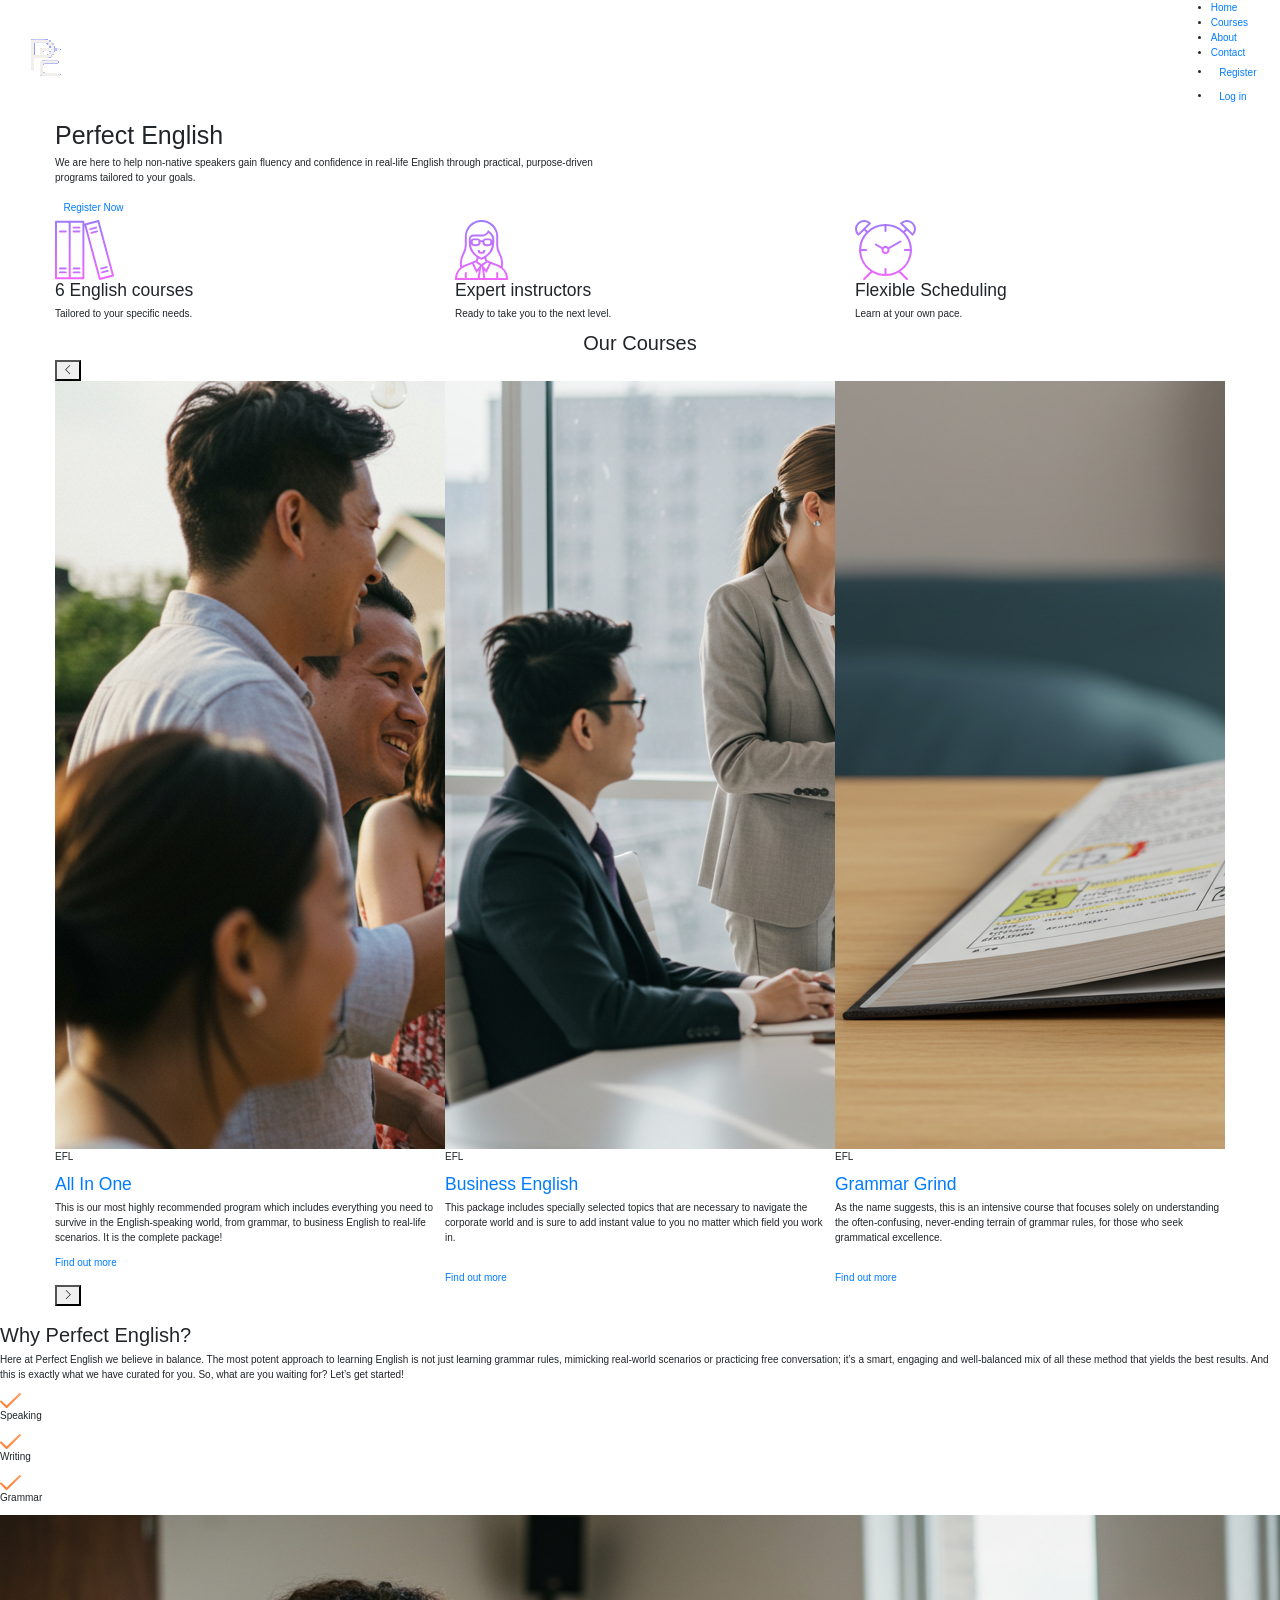
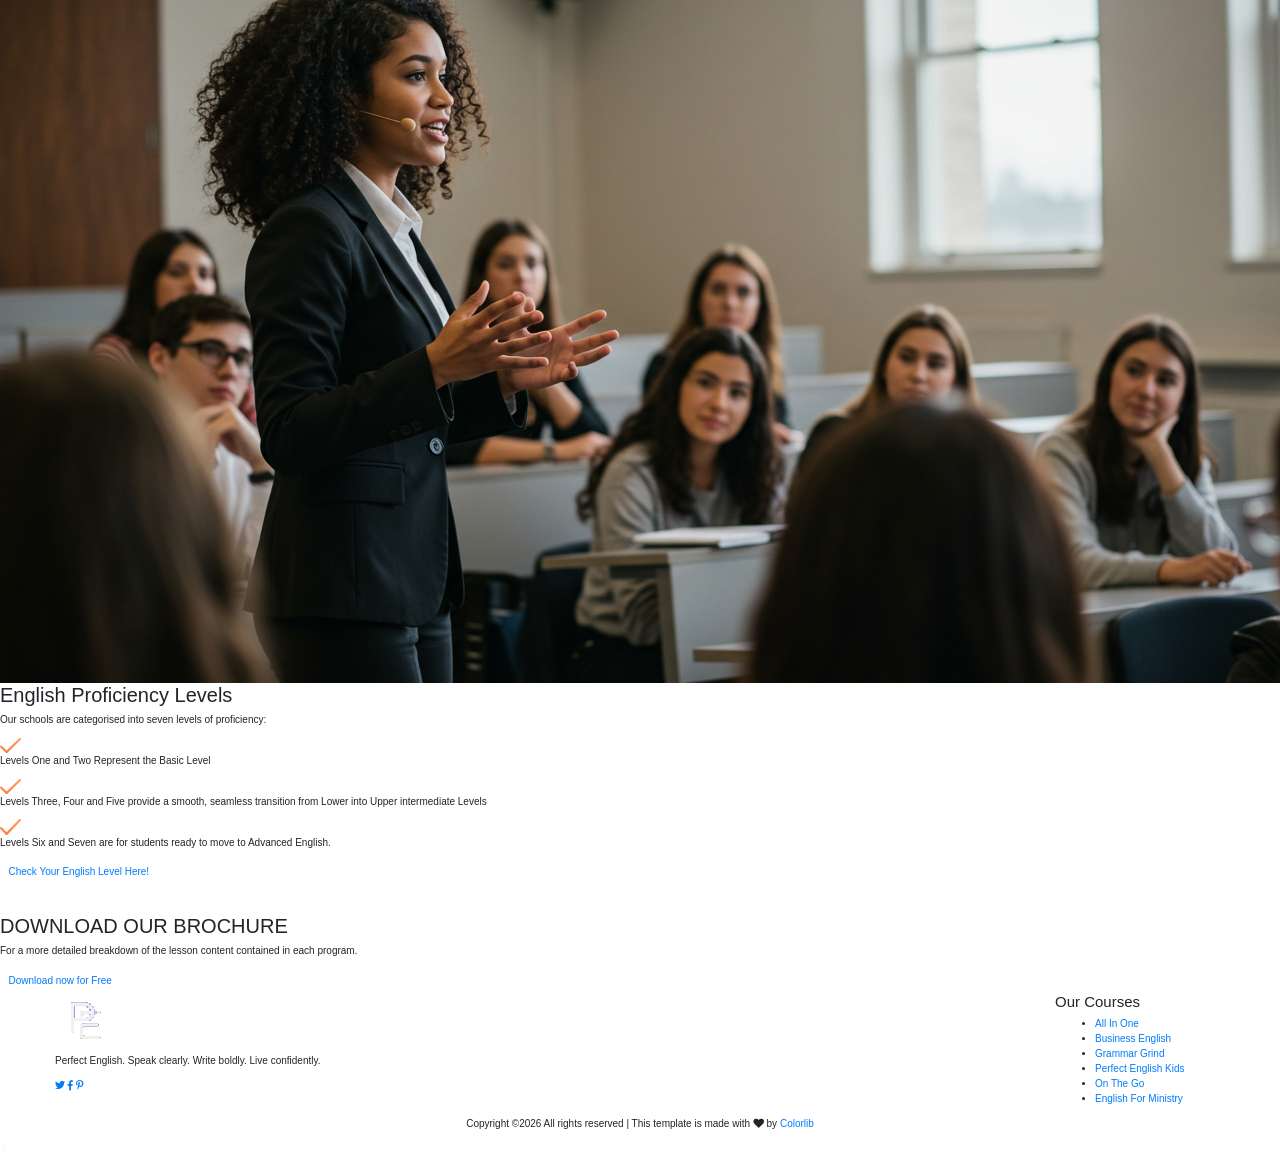
==== index.html @ b33198b9 "Update Contact & remove blog" ====
<!doctype html>
<html class="no-js" lang="zxx">
<head>
    <meta charset="utf-8">
    <meta http-equiv="x-ua-compatible" content="ie=edge">
    <title>Courses | Education</title>
    <meta name="description" content="">
    <meta name="viewport" content="width=device-width, initial-scale=1">
    <link rel="manifest" href="site.webmanifest">
    <link rel="shortcut icon" type="image/x-icon" href="assets/img/favicon.ico">

    <!-- CSS here -->
    <link rel="stylesheet" href="assets/css/bootstrap.min.css">
    <link rel="stylesheet" href="assets/css/owl.carousel.min.css">
    <link rel="stylesheet" href="assets/css/slicknav.css">
    <link rel="stylesheet" href="assets/css/flaticon.css">
    <link rel="stylesheet" href="assets/css/progressbar_barfiller.css">
    <link rel="stylesheet" href="assets/css/gijgo.css">
    <link rel="stylesheet" href="assets/css/animate.min.css">
    <link rel="stylesheet" href="assets/css/animated-headline.css">
    <link rel="stylesheet" href="assets/css/magnific-popup.css">
    <link rel="stylesheet" href="assets/css/fontawesome-all.min.css">
    <link rel="stylesheet" href="assets/css/themify-icons.css">
    <link rel="stylesheet" href="assets/css/slick.css">
    <link rel="stylesheet" href="assets/css/nice-select.css">
    <link rel="stylesheet" href="assets/css/style.css">
    
</head>

<body>
    <!-- ? Preloader Start -->
    <div id="preloader-active">
        <div class="preloader d-flex align-items-center justify-content-center">
            <div class="preloader-inner position-relative">
                <div class="preloader-circle"></div>
                <div class="preloader-img pere-text">
                    <img src="assets/img/logo/loder.png" alt="">
                </div>
            </div>
        </div>
    </div>
    <!-- Preloader Start -->
    <header>
        <!-- Header Start -->
        <div class="header-area header-transparent">
            <div class="main-header ">
                <div class="header-bottom  header-sticky">
                    <div class="container-fluid">
                        <div class="row align-items-center">
                            <!-- Logo -->
                            <div class="col-xl-2 col-lg-2">
                                <div class="logo">
                                    <a href="index.html"><img class="perfect-logo" src="assets/img/logo/PE purblue.png" alt=""></a>
                                </div>
                            </div>
                            <div class="col-xl-10 col-lg-10">
                                <div class="menu-wrapper d-flex align-items-center justify-content-end">
                                    <!-- Main-menu -->
                                    <div class="main-menu d-none d-lg-block">
                                        <nav>
                                            <ul id="navigation">                                                                                          
                                                <li class="active" ><a href="index.html">Home</a></li>
                                                <li><a href="courses.html">Courses</a></li>
                                                <li><a href="about.html">About</a></li>
                                                <li><a href="contact.html">Contact</a></li>
                                                <!-- Button -->
                                                <li class="button-header margin-left "><a href="#" class="btn">Register</a></li>
                                                <li class="button-header"><a href="login.html" class="btn btn3">Log in</a></li>
                                            </ul>
                                        </nav>
                                    </div>
                                </div>
                            </div> 
                            <!-- Mobile Menu -->
                            <div class="col-12">
                                <div class="mobile_menu d-block d-lg-none"></div>
                            </div>
                        </div>
                    </div>
                </div>
            </div>
        </div>
        <!-- Header End -->
    </header>
    <main>
        <!--? slider Area Start-->
        <section class="slider-area ">
            <div class="slider-active">
                <!-- Single Slider -->
                <div class="single-slider slider-height d-flex align-items-center">
                    <div class="container">
                        <div class="row">
                            <div class="col-xl-6 col-lg-7 col-md-12">
                                <div class="hero__caption">
                                    <h1 data-animation="fadeInLeft" data-delay="0.2s">Perfect English</h1>
                                    <p data-animation="fadeInLeft" data-delay="0.4s">We are here to help non-native speakers gain fluency and confidence in real-life English through practical, purpose-driven programs tailored to your goals.
                                    </p>
                            

                                    <a href="#" class="btn hero-btn" data-animation="fadeInLeft" data-delay="0.7s">Register Now</a>
                                </div>
                            </div>
                        </div>
                    </div>          
                </div>
            </div>
        </section>
        <!-- ? services-area -->
        <div class="services-area">
            <div class="container">
                <div class="row justify-content-sm-center">
                    <div class="col-lg-4 col-md-6 col-sm-8">
                        <div class="single-services mb-30">
                            <div class="features-icon">
                                <img src="assets/img/icon/icon1.svg" alt="">
                            </div>
                            <div class="features-caption">
                                <h3>6 English courses</h3>
                                <p>Tailored to your specific needs.</p>
                            </div>
                        </div>
                    </div>
                    <div class="col-lg-4 col-md-6 col-sm-8">
                        <div class="single-services mb-30">
                            <div class="features-icon">
                                <img src="assets/img/icon/icon2.svg" alt="">
                            </div>
                            <div class="features-caption">
                                <h3>Expert instructors</h3>
                                <p>Ready to take you to the next level.</p>
                            </div>
                        </div>
                    </div>
                    <div class="col-lg-4 col-md-6 col-sm-8">
                        <div class="single-services mb-30">
                            <div class="features-icon">
                                <img src="assets/img/icon/icon3.svg" alt="">
                            </div>
                            <div class="features-caption">
                                <h3>Flexible Scheduling</h3>
                                <p>Learn at your own pace.</p>
                            </div>
                        </div>
                    </div>
                </div>
            </div>
        </div>
        <!-- Courses area start -->
        <div class="courses-area section-padding40 fix">
            <div class="container">
                <div class="row justify-content-center">
                    <div class="col-xl-7 col-lg-8">
                        <div class="section-tittle text-center mb-55">
                            <h2>Our Courses</h2>
                        </div>
                    </div>
                </div>
                <div class="courses-actives">
                    <!-- Single -->
                    <div class="properties pb-20">
                        <div class="properties__card">
                            <div class="properties__img overlay1">
                                <a href="#"><img src="assets/img/gallery/pe-images/all3.jpg" alt=""></a>
                            </div>
                            <div class="properties__caption">
                                <p>EFL</p>
                                <h3><a href="#">All In One</a></h3>
                                <p>This is our most highly recommended program which includes everything you
                                    need to survive in the English-speaking world, from grammar, to business English to real-life
                                    scenarios. It is the complete package!
                                </p>
                                <a href="#" class="border-btn border-btn2">Find out more</a>
                            </div>

                        </div>
                    </div>
                    <!-- Single -->
                    <!-- Single -->
                    <div class="properties pb-20">
                        <div class="properties__card">
                            <div class="properties__img overlay1">
                                <a href="#"><img src="assets/img/gallery/pe-images/Business2.jpg" alt=""></a>
                            </div>
                            <div class="properties__caption">
                                <p>EFL</p>
                                <h3><a href="#">Business English</a></h3>
                                <p>
                                    This package includes specially selected topics that are necessary to
                                    navigate the corporate world and is sure to add instant value to you no matter which field you
                                    work in.
                                    <br>
                                    <br>
                                </p>
                                <a href="#" class="border-btn border-btn2">Find out more</a>
                            </div>
                        </div>
                    </div>
                    <!-- Single -->
                    <!-- Single -->
                    <div class="properties pb-20">
                        <div class="properties__card">
                            <div class="properties__img overlay1">
                                <a href="#"><img src="assets/img/gallery/pe-images/grammar1.jpg" alt=""></a>
                            </div>
                            <div class="properties__caption">
                                <p>EFL</p>
                                <h3><a href="#">Grammar Grind</a></h3>
                                <p>
                                    As the name suggests, this is an intensive course that focuses solely on
                                    understanding the often-confusing, never-ending terrain of grammar rules, for those who seek
                                    grammatical excellence.
                                    <br>
                                    <br>
                                </p>
                                <a href="#" class="border-btn border-btn2">Find out more</a>
                            </div>

                        </div>
                    </div>
                    <!-- Single -->
                    <!-- Single -->
                    <div class="properties pb-20">
                        <div class="properties__card">
                            <div class="properties__img overlay1">
                                <a href="#"><img src="assets/img/gallery/pe-images/kid1.jpg" alt=""></a>
                            </div>
                            <div class="properties__caption">
                                <p>EFL</p>
                                <h3><a href="#">Perfect English Kids</a></h3>
                                <p>
                                    English is best studied from a young age, and “Perfect English Kids”
                                    captures our method and breaks them down into more digestible, age-appropriate content for
                                    kids between the ages of 7 and 16
                                    <br>
                                    <br>
                                </p>
                                <a href="#" class="border-btn border-btn2">Find out more</a>
                            </div>

                        </div>
                    </div>
                    <!-- Single -->
                    <!-- Single -->
                    <div class="properties pb-20">
                        <div class="properties__card">
                            <div class="properties__img overlay1">
                                <a href="#"><img src="assets/img/gallery/pe-images/onthego2.jpg" alt=""></a>
                            </div>
                            <div class="properties__caption">
                                <p>EFL</p>
                                <h3><a href="#">English On-The-Go</a></h3>
                                <p>
                                    This program focuses on free conversation for people who already speak
                                    English at an intermediate to advanced level but want to practice in a more casual setting with
                                    little pressure and no exercises. We provide a range of various topics as a flexible guide.
                                </p>
                                <a href="#" class="border-btn border-btn2">Find out more</a>
                            </div>

                        </div>
                    </div>
                    <!-- Single -->
                    <!-- Single -->
                    <div class="properties pb-20">
                        <div class="properties__card">
                            <div class="properties__img overlay1">
                                <a href="#"><img src="assets/img/gallery/pe-images/ministry3.jpg" alt=""></a>
                            </div>
                            <div class="properties__caption">
                                <p>EFL</p>
                                <h3><a href="#">English for Ministry</a></h3>
                                <p>
                                    We are excited to introduce English
                                    for pastors, missionaries and church
                                    workers for people looking to use 
                                    English in the church context to connect 
                                    with others in the worldwide church 
                                    or to increase your influence in 
                                    English-speaking countries!
                                </p>
                                <a href="#" class="border-btn border-btn2">Find out more</a>
                            </div>

                        </div>
                    </div>
                    <!-- Single -->
                </div>
            </div>
        </div>
        <!-- Courses area End -->
        <!--? About Area-1 Start -->
        <section class="about-area1  fix pt-10">
            <div class="support-wrapper  align-items-center">
                <div class="left-content1">
                    <div class="about-icon">
                        <img src="assets/img/icon/about.svg" alt="">
                    </div>
                    <!-- section tittle -->
                    <div class="section-tittle section-tittle2 mb-55">
                        <div class="front-text">
                            <h2 class="">Why Perfect English?</h2>
                            <p>
                                Here at Perfect English we believe in balance. The most potent approach to learning English is not
                                just learning grammar rules, mimicking real-world scenarios or practicing free conversation; it’s a
                                smart, engaging and well-balanced mix of all these method that yields the best results. And this is
                                exactly what we have curated for you. So, what are you waiting for? Let’s get started!
                            </p>
                        </div>
                    </div>
                    <div class="single-features">
                        <div class="features-icon">
                            <img src="assets/img/icon/right-icon.svg" alt="">
                        </div>
                        <div class="features-caption">
                            <p>Speaking</p>
                        </div>
                    </div>
                    <div class="single-features">
                        <div class="features-icon">
                            <img src="assets/img/icon/right-icon.svg" alt="">
                        </div>
                        <div class="features-caption">
                            <p>Writing</p>
                        </div>
                    </div>

                    <div class="single-features">
                        <div class="features-icon">
                            <img src="assets/img/icon/right-icon.svg" alt="">
                        </div>
                        <div class="features-caption">
                            <p>Grammar</p>
                        </div>
                    </div>
                </div>
            </div>
        </section>
        <!-- About Area End -->
        <!--? top subjects Area Start -->
        
        <!-- top subjects End -->
        <!--? About Area-3 Start -->
        <section class="about-area3 fix">
            <div class="support-wrapper align-items-center">
                <div class="right-content3">
                    <!-- img -->
                    <div class="right-img">
                        <img src="assets/img/gallery/pe-images/all2.jpg" alt="">
                    </div>
                </div>
                <div class="left-content3">
                    <!-- section tittle -->
                    <div class="section-tittle section-tittle2 mb-20">
                        <div class="front-text">
                            <h2 class="">English Proficiency Levels</h2>
                        </div>
                    </div>
                    <div class="single-features">

                        <div class="features-caption">
                            <p>
                                Our schools are categorised into seven levels of proficiency:
                            </p>
                        </div>
                    </div>
                    <div class="single-features">
                        <div class="features-icon">
                            <img src="assets/img/icon/right-icon.svg" alt="">
                        </div>
                        <div class="features-caption">
                            <p>
                                Levels One and Two Represent the Basic Level
                            </p>
                        </div>
                    </div>
                    <div class="single-features">
                        <div class="features-icon">
                            <img src="assets/img/icon/right-icon.svg" alt="">
                        </div>
                        <div class="features-caption">
                            <p>
                                Levels Three, Four and Five provide a smooth, seamless transition from Lower
                                into Upper intermediate Levels
                            </p>
                        </div>
                    </div>
                    <div class="single-features">
                        <div class="features-icon">
                            <img src="assets/img/icon/right-icon.svg" alt="">
                        </div>
                        <div class="features-caption">
                            <p>
                                Levels Six and Seven are for students ready to move to
                                Advanced English.
                            </p>
                        </div>
                    </div>
                    <a href="#" class="btn">Check Your English Level Here!</a>

                </div>
            </div>
        </section>
        <!-- About Area End -->
        <!--? Team -->
        <!-- Services End -->
        <!--? About Area-2 Start -->
        <br>
        <br>
        <section class="about-area2 fix pb-padding">
            <div class="support-wrapper align-items-center">
                <div class="right-content2">
                    
                </div>
                <div class="left-content1">
                    <!-- section tittle -->
                    <div class="section-tittle section-tittle2 mb-20">
                        <div class="front-text">
                            <h2 class="">DOWNLOAD OUR BROCHURE</h2>
                            <p>For a more detailed breakdown of the lesson content contained in
                                each program.</p>
                            <a href="#" class="btn">Download now for Free</a>
                        </div>
                    </div>
                </div>
            </div>
        </section>
        <!-- About Area End -->
    </main>
    <footer>
     <div class="footer-wrappper footer-bg">
        <!-- Footer Start-->
        <div class="footer-area footer-padding">
            <div class="container">
                <div class="row justify-content-between">
                    <div class="col-xl-4 col-lg-5 col-md-4 col-sm-6">
                        <div class="single-footer-caption mb-50">
                            <div class="single-footer-caption mb-30">
                                <!-- logo -->
                                <div class="footer-logo mb-25">
                                    <a href="index.html"><img src="assets/img/logo/PE purblue.png" alt=""></a>
                                </div>
                                <div class="footer-tittle">
                                    <div class="footer-pera">
                                        <p>Perfect English. Speak clearly. Write boldly. Live confidently.</p>
                                    </div>
                                </div>
                                <!-- social -->
                                <div class="footer-social">
                                    <a href="#"><i class="fab fa-twitter"></i></a>
                                    <a href="https://bit.ly/sai4ull"><i class="fab fa-facebook-f"></i></a>
                                    <a href="#"><i class="fab fa-pinterest-p"></i></a>
                                </div>
                            </div>
                        </div>
                    </div>
                    <div class="col-xl-2 col-lg-3 col-md-4 col-sm-5">
                        <div class="single-footer-caption mb-50">
                            <div class="footer-tittle">
                                <h4>Our Courses</h4>
                                <ul>
                                    <li><a href="#">All In One</a></li>
                                    <li><a href="#">Business English</a></li>
                                    <li><a href="#">Grammar Grind</a></li>
                                    <li><a href="#">Perfect English Kids</a></li>
                                    <li><a href="#">On The Go</a></li>
                                    <li><a href="#">English For Ministry</a></li>
                                </ul>
                            </div>
                        </div>
                    </div>
                </div>
            </div>
        </div>
        <!-- footer-bottom area -->
        <div class="footer-bottom-area">
            <div class="container">
                <div class="footer-border">
                    <div class="row d-flex align-items-center">
                        <div class="col-xl-12 ">
                            <div class="footer-copy-right text-center">
                                <p><!-- Link back to Colorlib can't be removed. Template is licensed under CC BY 3.0. -->
                                  Copyright &copy;<script>document.write(new Date().getFullYear());</script> All rights reserved | This template is made with <i class="fa fa-heart" aria-hidden="true"></i> by <a href="https://colorlib.com" target="_blank">Colorlib</a>
                                  <!-- Link back to Colorlib can't be removed. Template is licensed under CC BY 3.0. --></p>
                              </div>
                          </div>
                      </div>
                  </div>
              </div>
          </div>
          <!-- Footer End-->
      </div>
  </footer> 
  <!-- Scroll Up -->
  <div id="back-top" >
    <a title="Go to Top" href="#"> <i class="fas fa-level-up-alt"></i></a>
</div>

<!-- JS here -->
<script src="./assets/js/vendor/modernizr-3.5.0.min.js"></script>
<!-- Jquery, Popper, Bootstrap -->
<script src="./assets/js/vendor/jquery-1.12.4.min.js"></script>
<script src="./assets/js/popper.min.js"></script>
<script src="./assets/js/bootstrap.min.js"></script>
<!-- Jquery Mobile Menu -->
<script src="./assets/js/jquery.slicknav.min.js"></script>

<!-- Jquery Slick , Owl-Carousel Plugins -->
<script src="./assets/js/owl.carousel.min.js"></script>
<script src="./assets/js/slick.min.js"></script>
<!-- One Page, Animated-HeadLin -->
<script src="./assets/js/wow.min.js"></script>
<script src="./assets/js/animated.headline.js"></script>
<script src="./assets/js/jquery.magnific-popup.js"></script>

<!-- Date Picker -->
<script src="./assets/js/gijgo.min.js"></script>
<!-- Nice-select, sticky -->
<script src="./assets/js/jquery.nice-select.min.js"></script>
<script src="./assets/js/jquery.sticky.js"></script>
<!-- Progress -->
<script src="./assets/js/jquery.barfiller.js"></script>

<!-- counter , waypoint,Hover Direction -->
<script src="./assets/js/jquery.counterup.min.js"></script>
<script src="./assets/js/waypoints.min.js"></script>
<script src="./assets/js/jquery.countdown.min.js"></script>
<script src="./assets/js/hover-direction-snake.min.js"></script>

<!-- contact js -->
<script src="./assets/js/contact.js"></script>
<script src="./assets/js/jquery.form.js"></script>
<script src="./assets/js/jquery.validate.min.js"></script>
<script src="./assets/js/mail-script.js"></script>
<script src="./assets/js/jquery.ajaxchimp.min.js"></script>

<!-- Jquery Plugins, main Jquery -->	
<script src="./assets/js/plugins.js"></script>
<script src="./assets/js/main.js"></script>

</body>
</html>
---- assets/css/flaticon.css ----
/*
  	Flaticon icon font: Flaticon
  	Creation date: 02/06/2020 05:24
  	*/

@font-face {
  font-family: "Flaticon";
  src: url("../fonts/Flaticon.eot");
  src: url("../fonts/Flaticon.eot?#iefix") format("embedded-opentype"),
       url("../fonts/Flaticon.woff2") format("woff2"),
       url("../fonts/Flaticon.woff") format("woff"),
       url("../fonts/Flaticon.ttf") format("truetype"),
       url("../fonts/Flaticon.svg#Flaticon") format("svg");
  font-weight: normal;
  font-style: normal;
}

@media screen and (-webkit-min-device-pixel-ratio:0) {
  @font-face {
    font-family: "Flaticon";
    src: url("../fonts/Flaticon.svg#Flaticon") format("svg");
  }
}

[class^="flaticon-"]:before, [class*=" flaticon-"]:before,
[class^="flaticon-"]:after, [class*=" flaticon-"]:after {   
  font-family: Flaticon;
font-style: normal;
}

.flaticon-null:before { content: "\f100"; }
.flaticon-null-1:before { content: "\f101"; }
.flaticon-gear:before { content: "\f102"; }
.flaticon-think:before { content: "\f103"; }
---- assets/css/progressbar_barfiller.css ----
/* Custom Code skills */
.single-skill{
  display: flex;
}

.single-skill span {
	color: #79838b;
	font-size: 13px;
	font-weight: 300;
	letter-spacing: 0;
	margin-bottom: 14px;
	display: block;
}
.single-skill .bar-progress {
	width: 100%;
}
.single-skill .bar-title {
  width: 20%;
  margin-bottom: 19px;
}

.skills-content {
  padding-top: 200px;
  padding-left: 70px;
}

.skills-shape-bg {
  height: 651px;
  width: 868px;
  position: absolute;
  content: "";
  border: 2px solid #4d4d4d;
  left: 40%;
  top: 255px;
}

.skills-shape-bg::before {
  position: absolute;
  content: "";
  height: 465px;
  width: 300px;
  border: 2px solid #4d4d4d;
  left: -35%;
  top: 50%;
  transform: translateY(-50%);
  border-right: 0;
}



/* Default */
.barfiller {
	width: 100%;
	height: 10px;
	background: #f6f9fc;
  position: relative;
  border-radius: 5px;
}

.barfiller .fill {
  display: block;
  position: relative;
  width: 0px;
  height: 100%;
  background: #333;
  z-index: 1;
  border-radius: 5px;
}

.barfiller .tipWrap { display: none; }

.barfiller .tip {
  margin-top: -28px;
  padding: 2px 4px;
  font-size: 16px;
  color: #09cc7f;
  left: 0px;
  position: absolute;
  z-index: 2;
  background: transparent;
  font-weight: 800;
}

.barfiller .tip:after {
  border: solid;
  border-color: rgba(0,0,0,.8) transparent;
  border-width: 6px 6px 0 6px;
  content: "";
  display: block;
  position: absolute;
  left: 9px;
  top: 100%;
  z-index: 9;
  display: none;
  
}
---- assets/css/gijgo.css ----
.gj-button {
    background-color: #f5f5f5;
    border: 1px solid #ddd;
    color: #000;
    border-radius: 3px;
    padding: 6px 10px;
    cursor: pointer;
}

.gj-unselectable {
    -webkit-touch-callout: none;
    -webkit-user-select: none;
    -khtml-user-select: none;
    -moz-user-select: none;
    -ms-user-select: none;
    user-select: none;
}

.gj-row {
    display: -webkit-box;
    display: -ms-flexbox;
    display: flex;
    -ms-flex-wrap: wrap;
    flex-wrap: wrap;
}

.gj-margin-left-5 {
    margin-left: 5px;
}

.gj-margin-left-10 {
    margin-left: 10px;
}

.gj-width-full {
    width: 100%;
}

.gj-cursor-pointer {
    cursor: pointer;
}

.gj-text-align-center {
    text-align: center;
}

.gj-font-size-16 {
    font-size: 16px;
}

.gj-hidden {
    display: none;
}

/** Material Design */
.gj-button-md {
    background: 0 0;
    border: none;
    border-radius: 2px;
    color: rgba(0, 0, 0, 0.87);
    position: relative;
    height: 36px;
    margin: 0;
    min-width: 64px;
    padding: 0 16px;
    display: inline-block;
    font-family: "Roboto","Helvetica","Arial",sans-serif;
    font-size: 1rem;
    font-weight: 500;
    text-transform: uppercase;
    letter-spacing: 0;
    overflow: hidden;
    will-change: box-shadow;
    transition: box-shadow .2s cubic-bezier(.4,0,1,1),background-color .2s cubic-bezier(.4,0,.2,1),color .2s cubic-bezier(.4,0,.2,1);
    outline: none;
    cursor: pointer;
    text-decoration: none;
    text-align: center;
    line-height: 36px;
    vertical-align: middle;
    overflow: hidden;
    -webkit-user-select: none;
    -moz-user-select: none;
    -ms-user-select: none;
    user-select: none;
}

.gj-button-md:hover {
    background-color: rgba(158,158,158,.2);
}

.gj-button-md:disabled {
    color: rgba(0,0,0,.26);
    background: 0 0;
}

.gj-button-md .material-icons,
.gj-button-md .gj-icon {
    vertical-align: middle;
    /*font-size: 1.3rem;
    margin-right: 4px;*/
}

.gj-button-md.gj-button-md-icon {
    width: 24px;
    height: 31px;
    min-width: 24px;
    padding: 0px;
    display: table;
}

.gj-button-md.gj-button-md-icon .material-icons,
.gj-button-md.gj-button-md-icon .gj-icon {
    display: table-cell;
    margin-right: 0px;
    width: 24px;
    height: 24px;
}

.gj-button-md.active {
    background-color: rgba(158,158,158,.4);
}

.gj-button-md-group {
    position: relative;
    display: inline-block;
    vertical-align: middle;
}
.gj-textbox-md {
	/* border: none; */
	/* border-bottom: 1px solid rgba(0,0,0,.42); */
	display: block;
	font-family: "Helvetica","Arial",sans-serif;
	font-size: 16px;
	line-height: 16px;
	/* padding: 4px 0px; */
	margin: 0;
	/* width: 100%; */
	background: 0 0;
	/* text-align: ; */
	color: rgba(0,0,0,.87);
	padding-left: 44px;
	border: 1px solid #dca73a;
	/* padding: 15px 15px; */
	/* text-align: center; */
	width: 177px;
	height: 55px;
	border-radius: 5px;
}
.gj-textbox-md:focus,
.gj-textbox-md:active {
    /* border-bottom: 2px solid rgba(0,0,0,.42); */
    outline: none;
}

.gj-textbox-md::placeholder {
    color: #8e8e8e;
}

.gj-textbox-md:-ms-input-placeholder {
    color: #8e8e8e;
}

.gj-textbox-md::-ms-input-placeholder {
    color: #8e8e8e;
}

.gj-md-spacer-24 {
    min-width: 24px;
    width: 24px;
    display: inline-block;
}

.gj-md-spacer-32 {
    min-width: 32px;
    width: 32px;
    display: inline-block;
}

.gj-modal {
    position: fixed;
    top: 0;
    right: 0;
    bottom: 0;
    left: 0;
    z-index: 1203;
    display: none;
    overflow: hidden;
    -webkit-overflow-scrolling: touch;
    outline: 0;
    background-color: rgba(0, 0, 0, 0.54118);
    transition: 200ms ease opacity;
    will-change: opacity;
}

/* List */
ul.gj-list li [data-role="wrapper"] {
    display: table;
    width: 100%;
}

ul.gj-list li [data-role="checkbox"] {
    display: table-cell;
    vertical-align:middle;
    text-align:center;
}

ul.gj-list li [data-role="image"] {
    display: table-cell;
    vertical-align:middle;
    text-align:center;
}

ul.gj-list li [data-role="display"] {
    display: table-cell;
    vertical-align:middle;
    cursor: pointer;
}

ul.gj-list li [data-role="display"]:empty:before {
  content: "\200b"; /* unicode zero width space character */
}

/* List - Bootstrap */
ul.gj-list-bootstrap {
    padding-left: 0px;
    margin-bottom: 0px;
}

ul.gj-list-bootstrap li {
    padding: 0px;
}

ul.gj-list-bootstrap li [data-role="wrapper"] {
    padding: 0px 10px;
}

ul.gj-list-bootstrap li [data-role="checkbox"] {
    width: 24px;
    padding: 3px;
}

ul.gj-list-bootstrap li [data-role="image"] {
    width: 24px;
    height: 24px;
}

ul.gj-list-bootstrap li [data-role="display"] {
    padding: 8px 0px 8px 4px;
}

.list-group-item.active ul li, .list-group-item.active:focus ul li, .list-group-item.active:hover ul li {
    text-shadow: none;
    color:initial;
}

/* List - Material Design */
ul.gj-list-md {
    padding: 0px;
    list-style: none;
    list-style-type: none;
    line-height: 24px;
    letter-spacing: 0;
    color: #616161; /* Gray 700 */
}

ul.gj-list-md li {
    display: list-item;
    list-style-type: none;
    padding: 0px;
    min-height: unset;
    box-sizing: border-box;
    align-items: center;
    cursor: default;
    overflow: hidden;

    font-family: "Roboto","Helvetica","Arial",sans-serif;
    font-size: 16px;
    font-weight: 400;
    letter-spacing: .04em;
    line-height: 1;
    
    -webkit-flex-direction: row;
    -ms-flex-direction: row;
    flex-direction: row;
    -webkit-flex-wrap: nowrap;
    -ms-flex-wrap: nowrap;
    flex-wrap: nowrap;
}

ul.gj-list-md li [data-role="checkbox"] {
    height: 24px;
    width: 24px;
}

ul.gj-list-md li [data-role="image"] {
    height: 24px;
    width: 24px;
}

ul.gj-list-md li [data-role="display"] {
    padding: 8px 0px 8px 5px;
    order: 0;
    flex-grow: 2;
    text-decoration: none;
    box-sizing: border-box;
    align-items: center;
    text-align: left;
    color: rgba(0,0,0,.87);
}

ul.gj-list-md li.disabled>[data-role="wrapper"]>[data-role="display"] {
    color: #9E9E9E; /* Gray 500 */
}

.gj-list-md-active {
    background: #e0e0e0;
    color: #3f51b5;
}


/* Picker */
.gj-picker {
    position: absolute;
    z-index: 1203;
    background-color: #fff;
}

.gj-picker .selected {
    color: #fff;
}

/* Material Design */
.gj-picker-md {
    font-family: "Roboto","Helvetica","Arial",sans-serif;
    font-size: 16px;
    font-weight: 400;
    letter-spacing: .04em;
    line-height: 1;
    color: rgba(0,0,0,.87);
    border: 1px solid #E0E0E0;
}

.gj-modal .gj-picker-md {
    border: 0px;
}

.gj-picker-md [role="header"] {
    color: rgba(255, 255, 255, 0.54);
    display: flex;
    background: #2196f3;
    align-items: baseline;
    user-select: none;
    justify-content: center;
}

.gj-picker-md [role="footer"] {
    float: right;
    padding: 10px;
}

.gj-picker-md [role="footer"] button.gj-button-md {
    color: #2196f3;
    font-weight: bold;
    font-size: 13px;
}

/* Bootstrap */
.gj-picker-bootstrap {
    border-radius: 4px;
    border: 1px solid #E0E0E0;
}

.gj-picker-bootstrap .selected {
    color: #888;
}

.gj-picker-bootstrap [role="header"] {
    background: #eee;
    color: #AAA;
}
@font-face {
    font-family: 'gijgo-material';
    src: url('../fonts/gijgo-material.eot?235541');
    src: url('../fonts/gijgo-material.eot?235541#iefix') format('embedded-opentype'), url('../fonts/gijgo-material.ttf?235541') format('truetype'), url('../fonts/gijgo-material.woff?235541') format('woff'), url('../fonts/gijgo-material.svg?235541#gijgo-material') format('svg');
    font-weight: normal;
    font-style: normal;
}

.gj-icon {
    /* use !important to prevent issues with browser extensions that change fonts */
    font-family: 'gijgo-material' !important;
    font-size: 24px;
    speak: none;
    font-style: normal;
    font-weight: normal;
    font-variant: normal;
    text-transform: none;
    line-height: 1;
    /* Enable Ligatures ================ */
    letter-spacing: 0;
    -webkit-font-feature-settings: "liga";
    -moz-font-feature-settings: "liga=1";
    -moz-font-feature-settings: "liga";
    -ms-font-feature-settings: "liga" 1;
    font-feature-settings: "liga";
    -webkit-font-variant-ligatures: discretionary-ligatures;
    font-variant-ligatures: discretionary-ligatures;
    /* Better Font Rendering =========== */
    -webkit-font-smoothing: antialiased;
    -moz-osx-font-smoothing: grayscale;
}

.gj-icon.undo:before {
    content: "\e900";
}

.gj-icon.vertical-align-top:before {
    content: "\e901";
}

.gj-icon.vertical-align-center:before {
    content: "\e902";
}

.gj-icon.vertical-align-bottom:before {
    content: "\e903";
}

.gj-icon.arrow-dropup:before {
    content: "\e904";
}

.gj-icon.clock:before {
    content: "\e905";
}

.gj-icon.refresh:before {
    content: "\e906";
}

.gj-icon.last-page:before {
    content: "\e907";
}

.gj-icon.first-page:before {
    content: "\e908";
}

.gj-icon.cancel:before {
    content: "\e909";
}

.gj-icon.clear:before {
    content: "\e90a";
}

.gj-icon.check-circle:before {
    content: "\e90b";
}

.gj-icon.delete:before {
    content: "\e90c";
}

.gj-icon.arrow-upward:before {
    content: "\e90d";
}

.gj-icon.arrow-forward:before {
    content: "\e90e";
}

.gj-icon.arrow-downward:before {
    content: "\e90f";
}

.gj-icon.arrow-back:before {
    content: "\e910";
}

.gj-icon.list-numbered:before {
    content: "\e911";
}

.gj-icon.list-bulleted:before {
    content: "\e912";
}

.gj-icon.indent-increase:before {
    content: "\e913";
}

.gj-icon.indent-decrease:before {
    content: "\e914";
}

.gj-icon.redo:before {
    content: "\e915";
}

.gj-icon.align-right:before {
    content: "\e916";
}

.gj-icon.align-left:before {
    content: "\e917";
}

.gj-icon.align-justify:before {
    content: "\e918";
}

.gj-icon.align-center:before {
    content: "\e919";
}

.gj-icon.strikethrough:before {
    content: "\e91a";
}

.gj-icon.italic:before {
    content: "\e91b";
}

.gj-icon.underlined:before {
    content: "\e91c";
}

.gj-icon.bold:before {
    content: "\e91d";
}

.gj-icon.arrow-dropdown:before {
    content: "\e91e";
}

.gj-icon.done:before {
    content: "\e91f";
}

.gj-icon.pencil:before {
    content: "\e920";
}

.gj-icon.minus:before {
    content: "\e921";
}

.gj-icon.plus:before {
    content: "\e922";
}

.gj-icon.chevron-up:before {
    content: "\e923";
}

.gj-icon.chevron-right:before {
    content: "\e924";
}

.gj-icon.chevron-down:before {
    content: "\e925";
}

.gj-icon.chevron-left:before {
    content: "\e926";
}

.gj-icon.event:before {
    content: "\e927";
}
.gj-draggable {
    cursor: move;
}
.gj-resizable-handle {
    position: absolute;
    font-size: 0.1px;
    display: block;
    -ms-touch-action: none;
    touch-action: none;
    z-index: 1203;
}

.gj-resizable-n {
    cursor: n-resize;
    height: 7px;
    width: 100%;
    top: -5px;
    left: 0;
}
.gj-resizable-e {
    cursor: e-resize;
    width: 7px;
    right: -5px;
    top: 0;
    height: 100%;
}
.gj-resizable-s {
    cursor: s-resize;
    height: 7px;
    width: 100%;
    bottom: -5px;
    left: 0;
}
.gj-resizable-w {
	cursor: w-resize;
	width: 7px;
	left: -5px;
	top: 0;
	height: 100%;
}
.gj-resizable-se {
	cursor: se-resize;
	width: 12px;
	height: 12px;
	right: 1px;
	bottom: 1px;
}
.gj-resizable-sw {
	cursor: sw-resize;
	width: 9px;
	height: 9px;
	left: -5px;
	bottom: -5px;
}
.gj-resizable-nw {
	cursor: nw-resize;
	width: 9px;
	height: 9px;
	left: -5px;
	top: -5px;
}
.gj-resizable-ne {
	cursor: ne-resize;
	width: 9px;
	height: 9px;
	right: -5px;
	top: -5px;
}

.gj-dialog-footer {
    position: absolute;
    bottom: 0px;
    width: 100%;
    margin-top: 0px;
}

.gj-dialog-scrollable [data-role="body"] {
    overflow-x: hidden;
    overflow-y: scroll;
}

/** Bootstrap 3 **/
.gj-dialog-bootstrap {
    overflow: hidden;
    z-index: 1202;
}

.gj-dialog-bootstrap [data-role="title"] {
    display: inline;
}
.gj-dialog-bootstrap [data-role="close"] {
    line-height: 1.42857143;
}

/** Bootstrap 4 **/
.gj-dialog-bootstrap4 {
    overflow: hidden;
    z-index: 1202;
}

.gj-dialog-bootstrap4 [data-role="title"] {
    display: inline;
}
.gj-dialog-bootstrap4 [data-role="close"] {
    line-height: 1.5;
}

/** Material Design **/
.gj-dialog-md {
    background-color: #FFF;
    overflow: hidden;
    border: none;
    box-shadow: 0 11px 15px -7px rgba(0,0,0,.2), 0 24px 38px 3px rgba(0,0,0,.14), 0 9px 46px 8px rgba(0,0,0,.12);
    box-sizing: border-box;
    position: relative;
    display: -webkit-box;
    display: -webkit-flex;
    display: -ms-flexbox;
    display: flex;
    -webkit-box-orient: vertical;
    -webkit-box-direction: normal;
    -webkit-flex-direction: column;
    -ms-flex-direction: column;
    flex-direction: column;
    -webkit-background-clip: padding-box;
    background-clip: padding-box;
    outline: 0;
    z-index: 1202;
}

.gj-dialog-md-header {
    padding: 24px 24px 0px 24px;
    font-family: "Roboto","Helvetica","Arial",sans-serif;
}

.gj-dialog-md-title {
    margin: 0;
    font-weight: 400;
    display: inline;
    line-height: 28px;
    font-size: 20px;
}

.gj-dialog-md-close {
    -webkit-appearance: none;
    padding: 0;
    cursor: pointer;
    background: 0 0;
    border: 0;
    float: right;
    line-height: 28px;
    font-size: 28px;
}

.gj-dialog-md-body {
    padding: 20px 24px 24px 24px;
    color: rgba(0,0,0,.54);
    font-family: "Helvetica","Arial",sans-serif;
    font-size: 14px;
    font-weight: 400;
    line-height: 20px;
}

.gj-dialog-md-footer {
    padding: 8px 8px 8px 24px;
    display: -webkit-flex;
    display: -ms-flexbox;
    display: flex;
    -webkit-flex-direction: row-reverse;
    -ms-flex-direction: row-reverse;
    flex-direction: row-reverse;
    -webkit-flex-wrap: wrap;
    -ms-flex-wrap: wrap;
    flex-wrap: wrap;

    box-sizing: border-box;
}

.gj-dialog-md-footer>*:first-child {
    margin-right: 0;
}

.gj-dialog-md-footer>* {
    margin-right: 8px;
    height: 36px;
}
DIV.gj-grid-wrapper {
    margin: auto;
    position: relative;
    clear:both;
    z-index: 1;
}

TABLE.gj-grid {
    margin: auto;    
    border-collapse: collapse;
    width: 100%;
    table-layout: fixed;
}

TABLE.gj-grid THEAD TH [data-role="selectAll"] {
    margin: auto;
}

TABLE.gj-grid THEAD TH [data-role="title"] {
    display: inline-block;
}

TABLE.gj-grid THEAD TH [data-role="sorticon"] {
    display: inline-block;
}

TABLE.gj-grid THEAD TH {
    overflow: hidden;
    text-overflow: ellipsis;
}

TABLE.gj-grid.autogrow-header-row THEAD TH {
    overflow: auto;
    text-overflow: initial;
    white-space: pre-wrap;
    -ms-word-break: break-word;
    word-break: break-word;
}

TABLE.gj-grid > tbody > tr > td {
    overflow: hidden;
    position: relative;
}

table.gj-grid tbody div[data-role="display"] {
    vertical-align: middle;
    text-indent: 0;
    white-space: pre-wrap;
    -ms-word-break: break-word;
    word-break: break-word;
}

table.gj-grid.fixed-body-rows tbody div[data-role="display"] {
    overflow: hidden;
    text-overflow: ellipsis;
    white-space: nowrap;
    -ms-word-break: initial;
    word-break: initial;
}

table.gj-grid tfoot DIV[data-role="display"] {
    vertical-align: middle;
    text-indent: 0;
    display: flex;
}

TABLE.gj-grid .fa {
    padding: 2px;
}

TABLE.gj-grid > tbody > tr > td > div {
    padding: 2px;
    overflow: hidden;
}

DIV.gj-grid-wrapper DIV.gj-grid-loading-cover
{
    background: #BBBBBB;
    opacity: 0.5;
    position: absolute;
    vertical-align: middle;
}

DIV.gj-grid-wrapper DIV.gj-grid-loading-text
{
    position: absolute;
    font-weight: bold;
}

/* Bootstrap Theme */
table.gj-grid-bootstrap thead th {
    background-color: #f5f5f5;
    vertical-align:middle;
}

table.gj-grid-bootstrap thead th [data-role="sorticon"] {
    margin-left: 5px;
}

table.gj-grid-bootstrap thead th [data-role="sorticon"] i.gj-icon,
table.gj-grid-bootstrap thead th [data-role="sorticon"] i.material-icons {
    position: absolute;
    font-size: 20px;
    top: 15px;
}

table.gj-grid-bootstrap tbody tr td div[data-role="display"] {
    padding: 0px;
}

.gj-grid-bootstrap-4 .gj-checkbox-bootstrap {
    display: inline-block;
    padding-top: 2px;
}

.gj-grid-bootstrap-4 tbody tr.active {
    background-color: rgba(0,0,0,.075);
}

/* Material Design Theme */
.gj-grid-md {
    position: relative;
    border: 1px solid #e0e0e0;
    border-collapse: collapse;
    white-space: nowrap;
    font-size: 13px;
    font-family: "Roboto","Helvetica","Arial",sans-serif;
    background-color: #fff;
}

.gj-grid-md td:first-of-type, .gj-grid-md th:first-of-type {
    padding-left: 24px;
}

.gj-grid-md th {
    position: relative;
    vertical-align: bottom;
    font-weight: 700;
    line-height: 31px;
    letter-spacing: 0;
    height: 56px;
    font-size: 12px;
    color: rgba(0,0,0,.54);
    padding-bottom: 8px;
    box-sizing: border-box;
    padding: 12px 18px;
    text-align: right;
}

.gj-grid-md td {
    position: relative;
    height: 48px;
    border-top: 1px solid #e0e0e0;
    border-bottom: 1px solid #e0e0e0;
    padding: 12px 18px;
    box-sizing: border-box;
    text-align: left;
    color: rgba(0,0,0,.87);
}

.gj-grid-md tbody tr {
    position: relative;
    height: 48px;
    transition-duration: .28s;
    transition-timing-function: cubic-bezier(.4,0,.2,1);
    transition-property: background-color;
}

.gj-grid-md tbody tr:hover {
    background-color: #EEEEEE; /* Gray 200 */
}

.gj-grid-md tbody tr.gj-grid-md-select {
    background-color: #F5F5F5; /* Grey 100 */
}


table.gj-grid-md thead th [data-role="sorticon"] {
    margin-left: 5px;
}

table.gj-grid-md thead th [data-role="sorticon"] i.gj-icon,
table.gj-grid-md thead th [data-role="sorticon"] i.material-icons {
    position: absolute;
    font-size: 16px;
    top: 19px;
}

table.gj-grid-md thead th.gj-grid-select-all {
    padding-bottom: 3px;
}
/* Hide all prioritized columns by default */
@media only all {
	th.display-1120,
	td.display-1120,
	th.display-960,
	td.display-960,
	th.display-800,
	td.display-800,
	th.display-640,
	td.display-640,
	th.display-480,
	td.display-480,
	th.display-320,
	td.display-320 {
		display: none;
	}
}

/* Show at 320px (20em x 16px) */
@media screen and (min-width: 20em) {
	TABLE.gj-grid-bootstrap th.display-320,
	TABLE.gj-grid-bootstrap td.display-320 {
		display: table-cell;
	}
}
/* Show at 480px (30em x 16px) */
@media screen and (min-width: 30em) {
	TABLE.gj-grid-bootstrap th.display-480,
	TABLE.gj-grid-bootstrap td.display-480 {
		display: table-cell;
	}
}
/* Show at 640px (40em x 16px) */
@media screen and (min-width: 40em) {
	TABLE.gj-grid-bootstrap th.display-640,
	TABLE.gj-grid-bootstrap td.display-640 {
		display: table-cell;
	}
}
/* Show at 800px (50em x 16px) */
@media screen and (min-width: 50em) {
	TABLE.gj-grid-bootstrap th.display-800,
	TABLE.gj-grid-bootstrap td.display-800 {
		display: table-cell;
	}
}
/* Show at 960px (60em x 16px) */
@media screen and (min-width: 60em) {
	TABLE.gj-grid-bootstrap th.display-960,
	TABLE.gj-grid-bootstrap td.display-960 {
		display: table-cell;
	}
}
/* Show at 1,120px (70em x 16px) */
@media screen and (min-width: 70em) {
	TABLE.gj-grid-bootstrap th.display-1120,
	TABLE.gj-grid-bootstrap td.display-1120 {
		display: table-cell;
	}
}

/* Material Design Theme */
.gj-grid-md tfoot tr th {
    padding-right: 14px;
}

.gj-grid-md tfoot tr[data-role="pager"] .gj-grid-mdl-pager-label {
    padding-left: 5px;
    padding-right: 5px;
}

.gj-grid-md tfoot tr[data-role="pager"] .gj-dropdown-md {
    margin-left: 12px;
}

.gj-grid-md tfoot tr[data-role="pager"] .gj-dropdown-md [role="presenter"] {
    font-size: 12px;
    font-weight: bold;
    color: rgba(0,0,0,.54);
}

.gj-grid-md tfoot tr[data-role="pager"] .gj-dropdown-md [role="presenter"] [role="display"] {
    text-align: right;
}

.gj-grid-md tfoot tr[data-role="pager"] .gj-grid-md-limit-select {
    margin-left: 10px;
    font-size: 12px;
    font-weight: bold;
    color: rgba(0,0,0,.54);
}

/* Bootstrap */
.gj-grid-bootstrap tfoot tr[data-role="pager"] th {
    line-height: 30px;
    background-color: #f5f5f5;
}

.gj-grid-bootstrap tfoot tr[data-role="pager"] th > div > div {
    margin-right: 5px;
}

.gj-grid-bootstrap tfoot tr[data-role="pager"] th > div > button {
    margin-right: 5px;
}

.gj-grid-bootstrap-4 tfoot tr[data-role="pager"] th > div button {
    height: 34px;
}

.gj-grid-bootstrap-4 tfoot tr[data-role="pager"] th div .gj-dropdown-bootstrap-4 .gj-dropdown-expander-mi .gj-icon {
    top: 5px;
}

.gj-grid-bootstrap-3 tfoot tr[data-role="pager"] th > div > input {
    margin-right: 5px;
    width: 40px;
    text-align: right;
    display: inline-block;
    font-weight: bold;
}

.gj-grid-bootstrap-4 tfoot tr[data-role="pager"] th > div > div.input-group {
    width: 40px;
}

.gj-grid-bootstrap-4 tfoot tr[data-role="pager"] th > div > div.input-group input {
    text-align: right;
    font-weight: bold;
    height: 34px;
    padding-top: 2px;
    padding-bottom: 6px;
}

.gj-grid-bootstrap tfoot tr[data-role="pager"] th > div > select {
    display: inline-block;
    margin-right: 5px;
    width: 60px;
}

.gj-grid-bootstrap tfoot tr[data-role="pager"] th .gj-dropdown-bootstrap .gj-list-bootstrap [data-role="display"] {
    line-height: 14px;
}

.gj-grid-bootstrap tfoot tr[data-role="pager"] th .gj-dropdown-bootstrap [role="presenter"] [role="display"] {
    font-weight: bold;
}

.gj-grid-bootstrap tfoot tr[data-role="pager"] th .gj-dropdown-bootstrap-3 [role="presenter"] {
    padding: 2px 8px;
}

.gj-grid-bootstrap tfoot tr[data-role="pager"] th .gj-dropdown-bootstrap-4 [role="presenter"] {
    padding: 1px 8px;
}
.gj-grid thead tr th div.gj-grid-column-resizer-wrapper {
    position: relative;
    width: 100%;
    height: 0px; 
    top: 0px; 
    left: 0px; 
    padding: 0px;
}

span.gj-grid-column-resizer {
    position: absolute;
    right: 0px;
    width: 10px;
    top: -100px;
    height: 300px;
    z-index: 1203;
    cursor: e-resize;
}

.gj-grid-resize-cursor {
    cursor: e-resize;
}
.gj-grid-md tbody tr.gj-grid-top-border td {
  border-top: 2px solid #777;
}
.gj-grid-md tbody tr.gj-grid-bottom-border td {
  border-bottom: 2px solid #777;
}

.gj-grid-bootstrap tbody tr.gj-grid-top-border td {
  border-top: 2px solid #777;
}
.gj-grid-bootstrap tbody tr.gj-grid-bottom-border td {
  border-bottom: 2px solid #777;
}
.gj-grid-md thead tr th.gj-grid-left-border,
.gj-grid-md tbody tr td.gj-grid-left-border
{
    border-left: 3px solid #777;
}
.gj-grid-md thead tr th.gj-grid-right-border,
.gj-grid-md tbody tr td.gj-grid-right-border
{
    border-right: 3px solid #777;
}

.gj-grid-bootstrap thead tr th.gj-grid-left-border,
.gj-grid-bootstrap tbody tr td.gj-grid-left-border
{
    border-left: 5px solid #ddd;
}
.gj-grid-bootstrap thead tr th.gj-grid-right-border,
.gj-grid-bootstrap tbody tr td.gj-grid-right-border
{
    border-right: 5px solid #ddd;
}
.gj-dirty {
    position: absolute;
    top: 0px;
    left: 0px;
    border-style: solid;
    border-width: 3px;
    border-color: #f00 transparent transparent #f00;
    padding: 0;
    overflow: hidden;
    vertical-align: top;
}

/* Material Design */
.gj-grid-md tbody tr td.gj-grid-management-column {
    padding: 3px;
}

.gj-grid-md tbody tr td[data-mode="edit"] {
    padding: 0px 18px;
}

.gj-grid-md tbody .gj-dropdown-md [role="presenter"] [role="display"] {
    padding: 0px;
}

/* Bootstrap */
.gj-grid-bootstrap tbody tr td[data-mode="edit"] {
    padding: 0px;
}

.gj-grid-bootstrap tbody tr td[data-mode="edit"] [data-role="edit"] {
    padding: 0px;
}

/* Bootstrap 3 */
.gj-grid-bootstrap-3 tbody tr td.gj-grid-management-column {
    padding: 3px;
}

.gj-grid-bootstrap-3 tbody tr td[data-mode="edit"] {
    height: 38px;
}

.gj-grid-bootstrap-3 tbody tr td[data-mode="edit"] [data-role="edit"] input[type="text"] {
    height: 37px;
    padding: 8px;
}

.gj-grid-bootstrap-3 tbody tr td[data-mode="edit"] .gj-dropdown-bootstrap [role="presenter"] {
    border: 0px;
    border-radius: 0px;
    height: 37px;
    padding-left: 8px;
}

.gj-grid-bootstrap-3 tbody tr td[data-mode="edit"] .gj-datepicker-bootstrap {
    height: 37px;
}

.gj-grid-bootstrap-3 tbody tr td[data-mode="edit"] .gj-datepicker-bootstrap [role="input"] {
    height: 37px;
    border:0px;
    border-radius: 0px;
}

.gj-grid-bootstrap-3 tbody tr td[data-mode="edit"] .gj-datepicker-bootstrap [role="right-icon"] {
    border:0px;
    border-radius: 0px;
}

.gj-grid-bootstrap-3 tbody tr td[data-mode="edit"] .gj-checkbox-bootstrap {
    display: inline-block;
    padding-top: 10px;
    height: 32px;
}

/* Bootstrap 4 */
.gj-grid-bootstrap-4 tbody tr td.gj-grid-management-column {
    padding: 6px;
}

.gj-grid-bootstrap-4 tbody tr td[data-mode="edit"] [data-role="edit"] input[type="text"] {
    height: 48px;
    padding-left: 12px;
}

.gj-grid-bootstrap-4 tbody tr td[data-mode="edit"] .gj-dropdown-bootstrap [role="presenter"] {
    border: 0px;
    border-radius: 0px;
    height: 48px;
    padding-left: 12px;
    font-family: -apple-system,system-ui,BlinkMacSystemFont,"Segoe UI",Roboto,"Helvetica Neue",Arial,sans-serif;
}

.gj-grid-bootstrap-4 tbody tr td[data-mode="edit"] .gj-dropdown-bootstrap-4 [role="expander"].gj-dropdown-expander-mi .gj-icon,
.gj-grid-bootstrap-4 tbody tr td[data-mode="edit"] .gj-dropdown-bootstrap-4 [role="expander"].gj-dropdown-expander-mi .material-icons {
    top: 13px;
}

.gj-grid-bootstrap-4 tbody tr td[data-mode="edit"] .gj-datepicker-bootstrap {
    height: 48px;
}

.gj-grid-bootstrap-4 tbody tr td[data-mode="edit"] .gj-datepicker-bootstrap [role="input"] {
    height: 48px;
    border:0px;
    border-radius: 0px;
}

.gj-grid-bootstrap-4 tbody tr td[data-mode="edit"] .gj-datepicker-bootstrap [role="right-icon"] {
    background-color: #fff;
}

.gj-grid-bootstrap-4 tbody tr td[data-mode="edit"] .gj-datepicker-bootstrap [role="right-icon"] button {
    border: 0px;
    border-radius: 0px;
    width: 43px;
    position: relative;
}

.gj-grid-bootstrap-4 tbody tr td[data-mode="edit"] .gj-datepicker-bootstrap [role="right-icon"] .gj-icon,
.gj-grid-bootstrap-4 tbody tr td[data-mode="edit"] .gj-datepicker-bootstrap [role="right-icon"] .material-icons {
    top: 13px;
    left: 10px;
    font-size: 24px;
}

.gj-grid-bootstrap-4 tbody tr td[data-mode="edit"] .gj-checkbox-bootstrap {
    display: inline-block;
    padding-top: 15px;
    height: 42px;
}
.gj-grid-md thead tr[data-role="filter"] th {
    border-top: 1px solid #e0e0e0;
}

div.gj-grid-wrapper div.gj-grid-bootstrap-toolbar {
    background-color: #f5f5f5;
    padding: 8px;
    font-weight: bold;
    border: 1px solid #ddd;
}

div.gj-grid-wrapper div.gj-grid-bootstrap-4-toolbar {
    background-color: #f5f5f5;
    padding: 12px;
    font-weight: bold;
    border: 1px solid #ddd;
}

div.gj-grid-wrapper div.gj-grid-md-toolbar {
    font-weight: bold;
    font-size: 24px;
    font-family: "Helvetica","Arial",sans-serif;
    background-color: rgb(255, 255, 255);
    
    border-top: 1px solid #e0e0e0;
    border-left: 1px solid #e0e0e0;
    border-right: 1px solid #e0e0e0;
    border-bottom: 0px;
    border-collapse: collapse;

    padding: 0 18px 0px 18px;
    line-height: 56px;
}
table.gj-grid-scrollable tbody {
    overflow-y: auto;
    overflow-x: hidden;
    display: block;
}

/* Material Design */
table.gj-grid-md.gj-grid-scrollable {
    border-bottom: 0px;
}

table.gj-grid-md.gj-grid-scrollable tbody {
    border-right: 1px solid #e0e0e0;
    border-bottom: 1px solid #e0e0e0;
}

table.gj-grid-md.gj-grid-scrollable tfoot {
    border-bottom: 1px solid #e0e0e0;
}

/* Bootstrap 3 */
table.gj-grid-bootstrap.gj-grid-scrollable {
    border-bottom: 0px;
}

table.gj-grid-bootstrap.gj-grid-scrollable tbody {
    border-right: 1px solid #ddd;
    border-bottom: 1px solid #ddd;
}

table.gj-grid-bootstrap.gj-grid-scrollable tbody tr[data-role="row"]:first-child td {
    border-top: 0px;
}

table.gj-grid-bootstrap.gj-grid-scrollable tbody tr[data-role="row"] td:first-child {
    border-left: 0px;
}

table.gj-grid-bootstrap.gj-grid-scrollable tbody tr[data-role="row"] td:last-child {
    border-right: 0px;
}

table.gj-grid-bootstrap.gj-grid-scrollable tfoot {
    border-bottom: 1px solid #ddd;
}

ul.gj-list li [data-role="spacer"] {
    display: table-cell;
}

ul.gj-list li [data-role="expander"] {
    display: table-cell;
    vertical-align:middle;
    text-align:center;
    cursor: pointer;
}

[data-type="tree"] ul li [data-role="expander"].gj-tree-material-icons-expander {
    width: 24px;
}

[data-type="tree"] ul li [data-role="expander"].gj-tree-font-awesome-expander {
    width: 24px;
}

[data-type="tree"] ul li [data-role="expander"].gj-tree-glyphicons-expander {
    width: 24px;
}

[data-type="tree"] ul li [data-role="expander"].gj-tree-glyphicons-expander .glyphicon {
    top: 4px;
    height: 24px;
}

/* Bootstrap Theme */
.gj-tree-bootstrap-3 ul.gj-list-bootstrap li {
    border: 0px;
    border-radius: 0px;
    color: #333;
}

.gj-tree-bootstrap-3 ul.gj-list-bootstrap li.active {
    color: #fff;
}

.gj-tree-bootstrap-3 ul.gj-list-bootstrap li.disabled {
    color: #777;
    background-color: #eee;
}

.gj-tree-bootstrap-4 ul.gj-list-bootstrap li {
    border: 0px;
    border-radius: 0px;
    color: #212529;
}

.gj-tree-bootstrap-4 ul.gj-list-bootstrap li.active {
    color: #fff;
}

.gj-tree-bootstrap-4 ul.gj-list-bootstrap li.disabled {
    color: #868e96;
}

.gj-tree-bootstrap-4 ul.gj-list-bootstrap li ul.gj-list-bootstrap {
    width: 100%;
}

.gj-tree-bootstrap-border ul.gj-list-bootstrap li {
    border: 1px solid #ddd;
}

.gj-tree-bootstrap-border ul.gj-list-bootstrap li ul.gj-list-bootstrap li {
    border-left: 0px;
    border-right: 0px;
}

.gj-tree-bootstrap-border ul.gj-list-bootstrap li:first-child {
    border-top-left-radius: 4px;
    border-top-right-radius: 4px;
}

.gj-tree-bootstrap-border ul.gj-list-bootstrap li:last-child {
    border-bottom-left-radius: 4px;
    border-bottom-right-radius: 4px;
}

.gj-tree-bootstrap-border ul.gj-list-bootstrap li ul.gj-list-bootstrap li:first-child {
    border-top-left-radius: 0px;
    border-top-right-radius: 0px;
}

.gj-tree-bootstrap-border ul.gj-list-bootstrap li ul.gj-list-bootstrap li:last-child {
    border-bottom: 0px;
    border-bottom-left-radius: 0px;
    border-bottom-right-radius: 0px;
}

ul.gj-list-bootstrap li [data-role="expander"].gj-tree-material-icons-expander {
    padding-top: 8px;
    padding-bottom: 4px;
}

ul.gj-list-bootstrap li [data-role="expander"].gj-tree-material-icons-expander .gj-icon {
    width: 24px;
    height: 24px;
}

/* Material Design Theme */
ul.gj-list-md li.disabled > [data-role="wrapper"] > [data-role="expander"] {
    color: #9E9E9E; /* Gray 500 */
}

.gj-tree-md-border ul.gj-list-md li {
    border: 1px solid #616161; /* Gray 700 */
    margin-bottom: -1px;
}

.gj-tree-md-border ul.gj-list-md li ul.gj-list-md li {
    border-left: 0px;
    border-right: 0px;
}

.gj-tree-md-border ul.gj-list-md li ul.gj-list-md li:last-child {
    border-bottom: 0px;
}
.gj-tree-drop-above {    
    border-top: 1px solid #000;
}

.gj-tree-drop-below {
    border-bottom: 1px solid #000;
}

.gj-tree-bootstrap-3 ul.gj-list-bootstrap li [data-role="wrapper"].drop-above {
    border-top: 2px solid #000;
}

.gj-tree-bootstrap-3 ul.gj-list-bootstrap li [data-role="wrapper"].drop-below {
    border-bottom: 2px solid #000;
}

.gj-tree-bootstrap-4 ul.gj-list-bootstrap li [data-role="wrapper"].drop-above {
    border-top: 2px solid #000;
}

.gj-tree-bootstrap-4 ul.gj-list-bootstrap li [data-role="wrapper"].drop-below {
    border-bottom: 2px solid #000;
}

.gj-tree-drag-el {
    padding: 0px;
    margin: 0px;
    z-index: 1203;
}

.gj-tree-drag-el li {
    padding: 0px;
    margin: 0px;
}

.gj-tree-drag-el [data-role="wrapper"] {
    cursor: move;
    display: table;
}

.gj-tree-drag-el [data-role="indicator"] {
    width: 14px;
    padding: 0px 3px;
    display: table-cell;
    vertical-align: middle;
    text-align: center;
}

.gj-tree-bootstrap-drag-el li.list-group-item {
    border: 0px;
    background: unset;
}

.gj-tree-bootstrap-drag-el [data-role="indicator"] {
    width: 24px;
    height: 24px;
    padding: 0px;
}

.gj-tree-md-drag-el [data-role="indicator"] {
    width: 24px;
    height: 24px;
    padding: 0px;
}
/* Bootstrap */
.gj-checkbox-bootstrap {
    min-width: 0;
    font-size: 0;
    font-weight: normal;
    margin: 0px;
    text-align: center;
    width: 18px;
    height: 18px;
    position: relative;
    display: inline;
}

.gj-checkbox-bootstrap input[type="checkbox"] {
    display: none;
    margin-bottom: -12px;
}

.gj-checkbox-bootstrap span {
    background: #fff;
    display: block;
    content: " ";
    width: 18px;
    height: 18px;
    line-height: 11px;
    font-size: 11px;
    padding: 2px;
    color: #555555;
    border: 1px solid #CCCCCC;
    border-radius: 3px;
    transition: box-shadow 0.2s linear, border-color 0.2s linear;
    cursor: pointer;
    margin: auto;
}

.gj-checkbox-bootstrap input[type="checkbox"]:focus + span:before {
    outline: 0;
    box-shadow: 0 0 0 0 #66afe9, 0 0 6px rgba(102, 175, 233, .6);
    border-color: #66afe9;
}

.gj-checkbox-bootstrap input[type="checkbox"][disabled] + span {
    opacity: 0.6;
    cursor: not-allowed;
}

/* Bootstrap 4 */
.gj-checkbox-bootstrap.gj-checkbox-bootstrap-4 span {
    line-height: 16px;
    padding: 0px;
}

.gj-checkbox-bootstrap-4.gj-checkbox-material-icons input[type="checkbox"]:checked + span:after {
    font-size: 16px;
}

.gj-checkbox-bootstrap-4.gj-checkbox-material-icons input[type="checkbox"]:indeterminate + span:after {
    font-size: 16px;
}

/* Material Design */
.gj-checkbox-md {
    min-width: 0;
    font-size: 0;
    font-weight: normal;
    margin: 0px;
    text-align: center;
    width: 16px;
    height: 16px;
    position: relative;
}

.gj-checkbox-md input[type="checkbox"] {
    display: none;
    margin-bottom: -12px;
}

.gj-checkbox-md span {
    display: inline-block;
    box-sizing: border-box;
    width: 16px;
    height: 16px;
    margin: 0;
    cursor: pointer;
    overflow: hidden;
    border: 2px solid #616161; /* Gray 700 */
    border-radius: 2px;
    z-index: 2;
}

.gj-checkbox-md input[type="checkbox"]:checked + span {
    border: 2px solid #536DFE; /* Indigo A200 */
}

.gj-checkbox-md input[type="checkbox"]:checked + span:after {
    color: #FFF;
    background-color: #536DFE; /* Indigo A200 */
    position: absolute;
    left: 1px;
    top: -15px;
}

.gj-checkbox-md input[type="checkbox"]:indeterminate + span {
    border: 2px solid #616161; /* Gray 700 */
}

.gj-checkbox-md input[type="checkbox"]:indeterminate + span:after {    
    color: #616161;/*color: rgba(0, 0, 0, 1);*/
    position: absolute;
    left: 1px;
    top: -15px;
}

.gj-checkbox-md input[type="checkbox"][disabled] + span {
    border: 2px solid #9E9E9E;
}

.gj-checkbox-md input[type="checkbox"][disabled] + span:after {
    background-color: #9E9E9E;
}

.gj-checkbox-md input[type="checkbox"][disabled]:indeterminate + span:after {
    color: #FFFFFF;
}

/* Material Icons */
.gj-checkbox-material-icons input[type="checkbox"]:checked + span:after {
    content: "\e91f";
    font-size: 14px;
    font-weight: bold;
    white-space: pre;
}

.gj-checkbox-material-icons input[type="checkbox"]:indeterminate + span:after {
    content: "\e921";
    font-size: 14px;
    font-weight: bold;
    white-space: pre;
}

/* Glyphicons */
.gj-checkbox-glyphicons input[type="checkbox"]:checked + span:after {
    display: inline-block;
    font-family: 'Glyphicons Halflings';
    content: "\e013 ";
}

.gj-checkbox-glyphicons input[type="checkbox"]:indeterminate + span:after {
    display: inline-block;
    font-family: 'Glyphicons Halflings';
    content: "\2212 ";
    padding-right: 1px;
}

/* fontawesome */
.gj-checkbox-fontawesome .fa {
    font-size: 14px;
}
.gj-checkbox-bootstrap.gj-checkbox-fontawesome .fa {
    line-height: 18px;
}

.gj-checkbox-fontawesome input[type="checkbox"]:checked + span:before {
    content: "\f00c ";
}

.gj-checkbox-fontawesome input[type="checkbox"]:indeterminate + span:before {
    content: "\f068 ";
}
.gj-editor [role="body"] {
    overflow: auto;
    outline: 0px solid transparent;
    box-sizing: border-box;
}

/* Material Design */
.gj-editor-md {
    padding: 7px;
    font-family: "Roboto","Helvetica","Arial",sans-serif;
    font-size: 14px;
    font-weight: 500;
    letter-spacing: 0;
    border: 1px solid rgba(158,158,158,.2);
}

.gj-editor-md [role="toolbar"] {
    margin-bottom: 7px;
}

.gj-editor-md [role="toolbar"] .gj-button-md {
    min-width: 54px;
    margin-right: 5px;
}

.gj-editor-md [role="toolbar"] .gj-button-md .gj-icon {
    width: 24px;
    height: 24px;
}

.gj-editor-md [role="body"] {
    border: 1px solid rgba(158,158,158,.2);
}

.gj-editor-md p {
    margin: 0;
    padding: 0;
}

.gj-editor-md blockquote {
    font-size: 14px;
}

/* Bootstrap */
.gj-editor-bootstrap {
    padding: 7px;
    border: 1px solid #eceeef;
}

.gj-editor-bootstrap [role="toolbar"] {
    margin-bottom: 7px;
}

.gj-editor-bootstrap [role="toolbar"] .btn-group {
    margin-right: 10px;
}

.gj-editor-bootstrap [role="toolbar"] button {
    height: 36px;
}

.gj-editor-bootstrap [role="body"] {
    border: 1px solid #eceeef;
}

.gj-editor-bootstrap p {
    margin: 0;
    padding: 0;
}

.gj-editor-bootstrap blockquote {
    font-size: 14px;
}
.gj-dropdown {
    position: relative;
    border-collapse: separate;
}

.gj-dropdown [role="presenter"] {
    display: table;
    cursor: pointer;
    outline: none;
    position: relative;
}

.gj-dropdown [role="presenter"] [role="display"] {
    display: table-cell;
    text-align: left;
    width: 100%;
}

.gj-dropdown [role="presenter"] [role="expander"] {
    display: table-cell;
    vertical-align:middle;
    text-align:center;
    width: 24px;
    height: 24px;
}

/* Material Design */
.gj-dropdown-md [role="presenter"] {
    font-family: "Roboto","Helvetica","Arial",sans-serif;
    font-size: 16px;
    font-weight: 400;
    letter-spacing: .04em;
    line-height: 1;
    color: rgba(0,0,0,.87);
    padding: 0px;
    border: 0px;
    border-bottom: 1px solid rgba(0,0,0,.42);
    background: transparent;
}

.gj-dropdown-md [role="presenter"]:focus,
.gj-dropdown-md [role="presenter"]:active {
    border-bottom: 2px solid rgba(0,0,0,.42);
}

.gj-dropdown-md [role="presenter"] [role="display"] {
    padding: 4px 0px;
    line-height: 18px;
}

.gj-dropdown-md [role="presenter"] [role="display"] .placeholder {
    color: #8e8e8e;
}

.gj-dropdown-list-md {
    position: absolute;
    top: 0px;
    left: 0px;
    background-color: #f5f5f5;
    color: #000;
    margin: 0px;
    z-index: 1203;
}

.gj-dropdown-list-md li:hover, .gj-dropdown-list-md li.active {
    background-color: #eee;
}

/* Bootstrap */
.gj-dropdown-bootstrap [role="presenter"] [role="display"] {
    padding-right: 5px;
}

.gj-dropdown-bootstrap [role="presenter"] [role="expander"] {
    padding-left: 5px;
}

.gj-dropdown-bootstrap [role="presenter"] [role="expander"].gj-dropdown-expander-mi {
    width: 24px;
}

.gj-dropdown-bootstrap-3 [role="presenter"] [role="display"] {
    line-height: 20px;
}

.gj-dropdown-bootstrap-3 [role="presenter"] [role="display"] .placeholder {
    color: #9999b3;
}

.gj-dropdown-bootstrap-3 [role="presenter"] [role="expander"] {
    width: 20px;
    height: 20px;
}

.gj-dropdown-bootstrap-3 [role="presenter"] [role="expander"].gj-dropdown-expander-mi .gj-icon,
.gj-dropdown-bootstrap-3 [role="presenter"] [role="expander"].gj-dropdown-expander-mi .material-icons {
    top: 5px;
    right: 10px;
    position: absolute;
}

.gj-dropdown-bootstrap-4 [role="presenter"] {
    border: 1px solid #ced4da;
}

.gj-dropdown-bootstrap-4 [role="presenter"] [role="display"] {
    line-height: 24px;
}

.gj-dropdown-bootstrap-4 [role="presenter"] [role="expander"].gj-dropdown-expander-mi .gj-icon,
.gj-dropdown-bootstrap-4 [role="presenter"] [role="expander"].gj-dropdown-expander-mi .material-icons {
    top: 7px;
    right: 10px;
    position: absolute;
}

.gj-dropdown-list-bootstrap {
    position: absolute;
    top: 32px;
    left: 0px;
    margin: 0px;
    z-index: 1203;
}
.gj-datepicker [role="input"]::-ms-clear {
    display: none;
}

.gj-datepicker [role="right-icon"] {
    cursor: pointer;
}

.gj-picker div[role="navigator"] {
    display: -webkit-box;
    display: -ms-flexbox;
    display: flex;
    -ms-flex-wrap: wrap;
    flex-wrap: wrap;
}

.gj-picker div[role="navigator"] div {
    cursor: pointer;
    position: relative;
    flex-basis: 0;
    -webkit-box-flex: 1;
    -ms-flex-positive: 1;
    flex-grow: 1;
    max-width: 100%;
}

.gj-picker div[role="navigator"] div[role="period"] {
    width: 100%;
    text-align: center;
}

/* Material Design */
.gj-datepicker-md {
	font-family: "Roboto","Helvetica","Arial",sans-serif;
	font-size: 16px;
	font-weight: 400;
	letter-spacing: .04em;
	line-height: 1;
	color: #9d9d9d;
    position: relative;
    /* background-image: url(../img/logo/date-picker-icon.png); */
}
.gj-datepicker-md [role="right-icon"] {
	position: absolute;
	left: 13px;
	top: 16px;
	font-size: 24px;
}

.gj-datepicker-md.small .gj-textbox-md {
    font-size: 14px;
}

.gj-datepicker-md.small .gj-icon {
    font-size: 22px;
}

.gj-datepicker-md.large .gj-textbox-md {
    font-size: 18px;
}

.gj-datepicker-md.large .gj-icon {
    font-size: 28px;
}

.gj-picker-md.datepicker [role="header"] {
    padding: 20px 20px;
    display: block;
}

.gj-picker-md.datepicker [role="header"] [role="year"] {
    font-size: 17px;
    padding-bottom: 5px;
    cursor: pointer;
}

.gj-picker-md.datepicker [role="header"] [role="date"] {
    font-size: 36px;
    cursor: pointer;
}

.gj-picker-md div[role="navigator"] {
    height: 42px;
    line-height: 42px;
}

.gj-picker div[role="navigator"] div[role="period"] {
    font-weight: bold;
    font-size: 15px;
}

.gj-picker-md div[role="navigator"] div:first-child {
    max-width: 42px;
}

.gj-picker-md div[role="navigator"] div:last-child {
    max-width: 42px;
}

.gj-picker-md div[role="navigator"] div i.gj-icon,
.gj-picker-md div[role="navigator"] div i.material-icons {
    position: absolute;
    top: 8px;
}

.gj-picker-md div[role="navigator"] div:first-child i.gj-icon,
.gj-picker-md div[role="navigator"] div:first-child i.material-icons {
    left: 10px;
}

.gj-picker-md div[role="navigator"] div:last-child i.gj-icon,
.gj-picker-md div[role="navigator"] div:last-child i.material-icons {
    right: 11px;
}

.gj-picker-md table thead {
    color: #9E9E9E; /* Gray 500 */
}

.gj-picker-md table tr th div,
.gj-picker-md table tr td div {
    display: block;
    width: 40px;
    height: 40px;
    line-height: 40px;
    font-size: 13px;
    text-align: center;
    vertical-align: middle;
}

[type="year"].gj-picker-md table tr td div,
[type="decade"].gj-picker-md table tr td div,
[type="century"].gj-picker-md table tr td div {
    width: 73px;
    height: 73px;
    line-height: 73px;
    cursor: pointer;
}

.gj-picker-md table tr td.gj-cursor-pointer div:hover {
    background: #EEEEEE;
    border-radius: 50%;
    color: rgba(0,0,0,.87);
}

.gj-picker-md table tr td.other-month div,
.gj-picker-md table tr td.disabled div {
    color: #BDBDBD; /* Gray 400 */
}

.gj-picker-md table tr td.focused div {
    background: #E0E0E0; /* Gray 300 */
    border-radius: 50%;
}

.gj-picker-md table tr td.today div {
    color: #1976D2;
}

.gj-picker-md table tr td.selected.gj-cursor-pointer div {
    color: #FFFFFF;
    background: #1976D2; /* Blue 700 */
    border-radius: 50%;
}

.gj-picker-md table tr td.calendar-week div {
    font-weight: bold;
}

/* Bootstrap */
.gj-datepicker-bootstrap :focus,
.gj-datepicker-bootstrap :active {
    box-shadow: none;
}

.gj-picker-bootstrap {
    border: 1px solid rgba(0,0,0,0.15);
    border-radius: 4px;
    padding: 4px;
}

.gj-modal .gj-picker-bootstrap {
    padding: 0px;
}

.gj-picker-bootstrap.datepicker [role="header"] {
    padding: 10px 20px;
    display: block;
}

.gj-picker-bootstrap.datepicker [role="header"] [role="year"] {
    font-size: 15px;
    cursor: pointer;
}

.gj-picker-bootstrap [role="header"] [role="date"] {
    font-size: 24px;
    cursor: pointer;
}

.gj-modal .gj-picker-bootstrap.datepicker [role="body"] {
    padding: 15px;
}

.gj-picker-bootstrap div[role="navigator"] {
    height: 30px;
    line-height: 30px;
    text-align: center;
}

.gj-picker-bootstrap div[role="navigator"] div:first-child {
    max-width: 30px;
}

.gj-picker-bootstrap div[role="navigator"] div:last-child {
    max-width: 30px;
}

.gj-picker-bootstrap table tr td div,
.gj-picker-bootstrap table tr th div {
    display: block;
    width: 30px;
    height: 30px;
    line-height: 30px;
    text-align: center;
    vertical-align: middle;
}

[type="year"].gj-picker-bootstrap table tr td div,
[type="decade"].gj-picker-bootstrap table tr td div,
[type="century"].gj-picker-bootstrap table tr td div {
    width: 53px;
    height: 53px;
    line-height: 53px;
    cursor: pointer;
}

.gj-picker-bootstrap table tr th div i,
.gj-picker-bootstrap table tr th div span {
    line-height: 30px;
}

.gj-picker-bootstrap div[role="navigator"] .gj-icon,
.gj-picker-bootstrap div[role="navigator"] .material-icons {
    margin: 3px;
}

.gj-picker-bootstrap table tr td.focused div,
.gj-picker-bootstrap table tr td.gj-cursor-pointer div:hover {
    background: #EEEEEE;
    border-radius: 4px;
    color: #212529;
}

.gj-picker-bootstrap table tr td.today div {
    color: #204d74;
    font-weight: bold;
}

.gj-picker-bootstrap table tr td.selected.gj-cursor-pointer div {
    color: #fff;
    background-color: #204d74;
    border-color: #122b40;
    border-radius: 4px;
}

.gj-picker-bootstrap table tr td.other-month div,
.gj-picker-bootstrap table tr td.disabled div {
    color: #777;
}

/* Bootstrap 3 */
.gj-datepicker-bootstrap span[role="right-icon"].input-group-addon {
    border-top-left-radius: 0px;
    border-bottom-left-radius: 0px;
    border-top-right-radius: 4px;
    border-bottom-right-radius: 4px;
    border-left: 0px;
    position: relative;
    /*width: 38px;*/
}

.gj-datepicker-bootstrap span[role="right-icon"].input-group-addon .gj-icon,
.gj-datepicker-bootstrap span[role="right-icon"].input-group-addon .material-icons {
    position: absolute;
    top: 7px;
    left: 7px;
}

/* Bootstrap 4 */
.gj-datepicker-bootstrap [role="right-icon"] button {
    width: 38px;
    position: relative;
    border: 1px solid #ced4da;
}

.gj-datepicker-bootstrap [role="right-icon"] button:hover {
    color: #6c757d;
    background-color: transparent;
}

.gj-datepicker-bootstrap.input-group-sm [role="right-icon"] button {
    width: 30px;
}

.gj-datepicker-bootstrap.input-group-lg [role="right-icon"] button {
    width: 48px;
}

.gj-datepicker-bootstrap [role="right-icon"] button .gj-icon,
.gj-datepicker-bootstrap [role="right-icon"] button .material-icons {
    position: absolute;
    font-size: 21px;
    top: 9px;
    left: 9px;
}

.gj-datepicker-bootstrap.input-group-sm [role="right-icon"] button .gj-icon,
.gj-datepicker-bootstrap.input-group-sm [role="right-icon"] button .material-icons {
    top: 6px;
    left: 6px;
    font-size: 19px;
}

.gj-datepicker-bootstrap.input-group-lg [role="right-icon"] button .gj-icon,
.gj-datepicker-bootstrap.input-group-lg [role="right-icon"] button .material-icons {
    font-size: 27px;
    top: 10px;
    left: 10px;
}
.gj-timepicker [role="input"]::-ms-clear {
    display: none;
}

.gj-timepicker [role="right-icon"] {
    cursor: pointer;
}

.gj-picker.timepicker [role="header"] {
    font-size: 58px;
    padding: 20px 0;
    line-height: 58px;

    display: flex;
    align-items: baseline;
    user-select: none;
    justify-content: center;
}

.gj-picker.timepicker [role="header"] div {
    cursor: pointer;
    width: 66px;
    text-align: right;
}

.gj-picker [role="header"] [role="mode"] {
    position: relative;
    width: 0px;
}

.gj-picker [role="header"] [role="mode"] span {
    position: absolute;
    left: 7px;
    line-height: 18px;
    font-size: 18px;
}

.gj-picker [role="header"] [role="mode"] span[role="am"] {
    top: 7px;
}

.gj-picker [role="header"] [role="mode"] span[role="pm"] {
    bottom: 7px;
}

.gj-picker [role="body"] [role="dial"] {
    width: 256px;
    color: rgba(0, 0, 0, 0.87);
    height: 256px;
    position: relative;
    background: #eeeeee;
    border-radius: 50%;
    margin: 10px;
}

.gj-picker [role="body"] [role="hour"] {
    top: calc(50% - 16px);
    left: calc(50% - 16px);
    width: 32px;
    height: 32px;
    cursor: pointer;
    position: absolute;
    font-size: 14px;
    text-align: center;
    line-height: 32px;
    user-select: none;
    pointer-events: none;
}

.gj-picker [role="body"] [role="hour"].selected {
    color: rgba(255, 255, 255, 1);
}

.gj-picker [role="body"] [role="arrow"] {
    top: calc(50% - 1px);
    left: 50%;
    width: calc(50% - 20px);
    height: 2px;
    position: absolute;
    pointer-events: none;
    transform-origin: left center;
    transition: all 250ms cubic-bezier(0.4, 0, 0.2, 1);
    width: calc(50% - 52px);
}

.gj-picker .arrow-begin {
    top: -3px;
    left: -4px;
    width: 8px;
    height: 8px;
    position: absolute;
    border-radius: 50%;
}

.gj-picker .arrow-end {
    top: -15px;
    right: -16px;
    width: 0;
    height: 0;
    position: absolute;
    box-sizing: content-box;
    border-width: 16px;
    border-radius: 50%;
}

/* Material Design */
.gj-timepicker-md {
    font-family: "Roboto","Helvetica","Arial",sans-serif;
    font-size: 16px;
    font-weight: 400;
    letter-spacing: .04em;
    line-height: 1;
    color: rgba(0,0,0,.87);
    position: relative;
}

.gj-timepicker-md.small .gj-textbox-md {
    font-size: 14px;
}

.gj-timepicker-md.small .gj-icon {
    font-size: 22px;
}

.gj-timepicker-md.large .gj-textbox-md {
    font-size: 18px;
}

.gj-timepicker-md.large .gj-icon {
    font-size: 28px;
}

.gj-timepicker-md [role="right-icon"] {
    cursor: pointer;
    position: absolute;
    right: 0px;
    top: 0px;
    font-size: 24px;
}

.gj-picker-md .arrow-begin {
    background-color: #2196f3;
}
.gj-picker-md .arrow-end {
    border: 16px solid #2196f3;
}

.gj-picker-md [role="body"] [role="arrow"] {
    background-color: #2196f3;
}

/* Bootstrap */
.gj-timepicker-bootstrap :focus,
.gj-timepicker-bootstrap :active {
    box-shadow: none;
}

.gj-picker-bootstrap [role="body"] [role="arrow"] {
    background-color: #888;
}

.gj-picker-bootstrap .arrow-begin {
    background-color: #888;
}

.gj-picker-bootstrap .arrow-end {
    border: 16px solid #888;
}

/* Bootstrap 3 */
.gj-timepicker-bootstrap .input-group-addon {
    border-top-left-radius: 0px;
    border-bottom-left-radius: 0px;
    border-top-right-radius: 4px;
    border-bottom-right-radius: 4px;
    border-left: 0px;
    position: relative;
    width: 38px;
}

.gj-timepicker-bootstrap.input-group-sm .input-group-addon {
    width: 30px;
}

.gj-timepicker-bootstrap.input-group-lg .input-group-addon {
    width: 46px;
}

.gj-timepicker-bootstrap .input-group-addon .gj-icon,
.gj-timepicker-bootstrap .input-group-addon .material-icons {
    position: absolute;
    font-size: 21px;
    top: 6px;
    left: 8px;
}

.gj-timepicker-bootstrap.input-group-sm .input-group-addon .gj-icon,
.gj-timepicker-bootstrap.input-group-sm .input-group-addon .material-icons {
    font-size: 19px;
    top: 5px;
    left: 5px;
}

.gj-timepicker-bootstrap.input-group-lg .input-group-addon .gj-icon,
.gj-timepicker-bootstrap.input-group-lg .input-group-addon .material-icons {
    font-size: 27px;
    top: 10px;
    left: 10px;
}

/* Bootstrap 4 */
.gj-timepicker-bootstrap [role="right-icon"] button {
    width: 38px;
    position: relative;
}

.gj-timepicker-bootstrap.input-group-sm [role="right-icon"] button {
    width: 30px;
}

.gj-timepicker-bootstrap.input-group-lg [role="right-icon"] button {
    width: 48px;
}

.gj-timepicker-bootstrap [role="right-icon"] button .gj-icon,
.gj-timepicker-bootstrap [role="right-icon"] button .material-icons {
    position: absolute;
    font-size: 21px;
    top: 7px;
    left: 9px;
}

.gj-timepicker-bootstrap.input-group-sm [role="right-icon"] button .gj-icon,
.gj-timepicker-bootstrap.input-group-sm [role="right-icon"] button .material-icons {
    top: 4px;
    left: 6px;
    font-size: 19px;
}

.gj-timepicker-bootstrap.input-group-lg [role="right-icon"] button .gj-icon,
.gj-timepicker-bootstrap.input-group-lg [role="right-icon"] button .material-icons {
    font-size: 27px;
    top: 8px;
    left: 10px;
}
.gj-picker.datetimepicker [role="header"] [role="date"] {
    padding-bottom: 5px;
    text-align: center;
    cursor: pointer;
}

.gj-picker [role="switch"] {
    align-items: baseline;
    user-select: none;
    position: relative;
}

.gj-picker [role="switch"] [role="calendarMode"] {
    cursor: pointer;
    position: absolute;
    bottom: 2px;
    left: 0px;
}

.gj-picker [role="switch"] [role="time"] {
    width: 100%;
    text-align: center;
}

.gj-picker [role="switch"] [role="time"] div {
    display: inline;
    cursor: pointer;
}

.gj-picker [role="switch"] [role="calendarMode"] {
    cursor: pointer;
}

.gj-picker [role="switch"] [role="clockMode"] {
    position: absolute;
    right: 0px;
    bottom: 3px;
    cursor: pointer;
}

/* Material Design */
.gj-picker-md.datetimepicker [role="header"] {
    font-size: 36px;
    padding: 10px 20px;
    display: block;
}

.gj-picker-md [role="switch"] {
    color: rgba(255, 255, 255, 0.54);
    background: #2196f3;
    font-size: 32px;
}

/* Bootstrap */
.gj-picker-bootstrap.datetimepicker [role="header"] {
    font-size: 36px;
    padding: 10px 20px;
    display: block;
}

.gj-picker-bootstrap.datetimepicker [role="header"] [role="time"] {
    font-size: 22px;
}

.gj-slider {
    position: relative;
    padding: 8px 6px;
}

.gj-slider [role="track"] {
    width: 100%;
}

.gj-slider [role="progress"] {
    position: absolute;
    z-index: 1203;
}

.gj-slider [role="handle"] {
    position: absolute;
}

.gj-slider-md [role="track"] {
    display: -webkit-box;
    display: -ms-flexbox;
    display: flex;
    -webkit-box-orient: vertical;
    -webkit-box-direction: normal;
    -ms-flex-direction: column;
    flex-direction: column;
    -webkit-box-pack: center;
    -ms-flex-pack: center;
    justify-content: center;
    color: #fff;
    text-align: center;
    background-color: #e9ecef;
    height: 2px;
    background-color: rgba(0,0,0,.26);
}

.gj-slider-md [role="progress"] {
    display: -webkit-box;
    display: -ms-flexbox;
    display: flex;
    -webkit-box-orient: vertical;
    -webkit-box-direction: normal;
    -ms-flex-direction: column;
    flex-direction: column;
    -webkit-box-pack: center;
    -ms-flex-pack: center;
    justify-content: center;
    color: #fff;
    text-align: center;
    height: 2px;
    background-color: #536DFE; /* Indigo A200 */
    top: 8px;
    left: 6px;
}

.gj-slider-md [role="handle"] {
    top: 3px;
    left: 0px;
    width: 12px;
    height: 12px;
    background-color: #536DFE; /* Indigo A200 */
    filter: progid:DXImageTransform.Microsoft.gradient(startColorstr='#ff337ab7', endColorstr='#ff2e6da4', GradientType=0);
    filter: none;
    -webkit-box-shadow: inset 0 1px 0 rgba(255,255,255,.2), 0 1px 2px rgba(0,0,0,.05);
    box-shadow: inset 0 1px 0 rgba(255,255,255,.2), 0 1px 2px rgba(0,0,0,.05);
    border: 0px solid transparent;
    border-radius: 50%;
    cursor: pointer;
    z-index: 1204;
}

/* Bootstrap */
.gj-slider-bootstrap [role="track"] {
    border-radius: 4px;
    height: 10px;
}

.gj-slider-bootstrap [role="progress"] {
    height: 10px;
    border-radius: 4px;
    top: 8px;
    left: 6px;
    transition: none;
}

.gj-slider-bootstrap [role="handle"] {
    top: 2px;
    left: 0px;
    width: 20px;
    height: 20px;
    filter: progid:DXImageTransform.Microsoft.gradient(startColorstr='#ff337ab7', endColorstr='#ff2e6da4', GradientType=0);
    filter: none;
    -webkit-box-shadow: inset 0 1px 0 rgba(255,255,255,.2), 0 1px 2px rgba(0,0,0,.05);
    box-shadow: inset 0 1px 0 rgba(255,255,255,.2), 0 1px 2px rgba(0,0,0,.05);
    border: 0px solid transparent;
    border-radius: 50%;
    cursor: pointer;
    z-index: 1204;
}

.gj-slider-bootstrap-3 [role="handle"] {
    background-color: #337ab7;
    background-image: -webkit-linear-gradient(top, #337ab7 0%, #2e6da4 100%);
    background-image: -o-linear-gradient(top, #337ab7 0%, #2e6da4 100%);
    background-image: linear-gradient(to bottom, #337ab7 0%, #2e6da4 100%);
    background-repeat: repeat-x;
}

.gj-slider-bootstrap-4 [role="handle"] {
    background-color: #007bff;
    background-image: -webkit-linear-gradient(top, #007bff 0%, #2e6da4 100%);
    background-image: -o-linear-gradient(top, #007bff 0%, #2e6da4 100%);
    background-image: linear-gradient(to bottom, #007bff 0%, #2e6da4 100%);
    background-repeat: repeat-x;
}


.gj-colorpicker [role="right-icon"] {
    cursor: pointer;
}


/* Material Design */
.gj-colorpicker-md {
    font-family: "Roboto","Helvetica","Arial",sans-serif;
    font-size: 16px;
    font-weight: 400;
    letter-spacing: .04em;
    line-height: 1;
    color: rgba(0,0,0,.87);
    position: relative;
}

.gj-colorpicker-md [role="right-icon"] {
    position: absolute;
    right: 0px;
    top: 0px;
    font-size: 24px;
}
---- assets/css/themify-icons.css ----
@font-face {
	font-family: 'themify';
	src:url('../fonts/themify.eot?-fvbane');


	src:url('../fonts/themify.eot?#iefix-fvbane') format('embedded-opentype'),
		url('../fonts/themify.woff?-fvbane') format('woff'),
		url('../fonts/themify.ttf?-fvbane') format('truetype'),
		url('../fonts/themify.svg?-fvbane#themify') format('svg');
	font-weight: normal;
	font-style: normal;
}

[class^="ti-"], [class*=" ti-"] {
	font-family: 'themify';
	speak: none;
	font-style: normal;
	font-weight: normal;
	font-variant: normal;
	text-transform: none;
	line-height: 1;

	/* Better Font Rendering =========== */
	-webkit-font-smoothing: antialiased;
	-moz-osx-font-smoothing: grayscale;
}

.ti-wand:before {
	content: "\e600";
}
.ti-volume:before {
	content: "\e601";
}
.ti-user:before {
	content: "\e602";
}
.ti-unlock:before {
	content: "\e603";
}
.ti-unlink:before {
	content: "\e604";
}
.ti-trash:before {
	content: "\e605";
}
.ti-thought:before {
	content: "\e606";
}
.ti-target:before {
	content: "\e607";
}
.ti-tag:before {
	content: "\e608";
}
.ti-tablet:before {
	content: "\e609";
}
.ti-star:before {
	content: "\e60a";
}
.ti-spray:before {
	content: "\e60b";
}
.ti-signal:before {
	content: "\e60c";
}
.ti-shopping-cart:before {
	content: "\e60d";
}
.ti-shopping-cart-full:before {
	content: "\e60e";
}
.ti-settings:before {
	content: "\e60f";
}
.ti-search:before {
	content: "\e610";
}
.ti-zoom-in:before {
	content: "\e611";
}
.ti-zoom-out:before {
	content: "\e612";
}
.ti-cut:before {
	content: "\e613";
}
.ti-ruler:before {
	content: "\e614";
}
.ti-ruler-pencil:before {
	content: "\e615";
}
.ti-ruler-alt:before {
	content: "\e616";
}
.ti-bookmark:before {
	content: "\e617";
}
.ti-bookmark-alt:before {
	content: "\e618";
}
.ti-reload:before {
	content: "\e619";
}
.ti-plus:before {
	content: "\e61a";
}
.ti-pin:before {
	content: "\e61b";
}
.ti-pencil:before {
	content: "\e61c";
}
.ti-pencil-alt:before {
	content: "\e61d";
}
.ti-paint-roller:before {
	content: "\e61e";
}
.ti-paint-bucket:before {
	content: "\e61f";
}
.ti-na:before {
	content: "\e620";
}
.ti-mobile:before {
	content: "\e621";
}
.ti-minus:before {
	content: "\e622";
}
.ti-medall:before {
	content: "\e623";
}
.ti-medall-alt:before {
	content: "\e624";
}
.ti-marker:before {
	content: "\e625";
}
.ti-marker-alt:before {
	content: "\e626";
}
.ti-arrow-up:before {
	content: "\e627";
}
.ti-arrow-right:before {
	content: "\e628";
}
.ti-arrow-left:before {
	content: "\e629";
}
.ti-arrow-down:before {
	content: "\e62a";
}
.ti-lock:before {
	content: "\e62b";
}
.ti-location-arrow:before {
	content: "\e62c";
}
.ti-link:before {
	content: "\e62d";
}
.ti-layout:before {
	content: "\e62e";
}
.ti-layers:before {
	content: "\e62f";
}
.ti-layers-alt:before {
	content: "\e630";
}
.ti-key:before {
	content: "\e631";
}
.ti-import:before {
	content: "\e632";
}
.ti-image:before {
	content: "\e633";
}
.ti-heart:before {
	content: "\e634";
}
.ti-heart-broken:before {
	content: "\e635";
}
.ti-hand-stop:before {
	content: "\e636";
}
.ti-hand-open:before {
	content: "\e637";
}
.ti-hand-drag:before {
	content: "\e638";
}
.ti-folder:before {
	content: "\e639";
}
.ti-flag:before {
	content: "\e63a";
}
.ti-flag-alt:before {
	content: "\e63b";
}
.ti-flag-alt-2:before {
	content: "\e63c";
}
.ti-eye:before {
	content: "\e63d";
}
.ti-export:before {
	content: "\e63e";
}
.ti-exchange-vertical:before {
	content: "\e63f";
}
.ti-desktop:before {
	content: "\e640";
}
.ti-cup:before {
	content: "\e641";
}
.ti-crown:before {
	content: "\e642";
}
.ti-comments:before {
	content: "\e643";
}
.ti-comment:before {
	content: "\e644";
}
.ti-comment-alt:before {
	content: "\e645";
}
.ti-close:before {
	content: "\e646";
}
.ti-clip:before {
	content: "\e647";
}
.ti-angle-up:before {
	content: "\e648";
}
.ti-angle-right:before {
	content: "\e649";
}
.ti-angle-left:before {
	content: "\e64a";
}
.ti-angle-down:before {
	content: "\e64b";
}
.ti-check:before {
	content: "\e64c";
}
.ti-check-box:before {
	content: "\e64d";
}
.ti-camera:before {
	content: "\e64e";
}
.ti-announcement:before {
	content: "\e64f";
}
.ti-brush:before {
	content: "\e650";
}
.ti-briefcase:before {
	content: "\e651";
}
.ti-bolt:before {
	content: "\e652";
}
.ti-bolt-alt:before {
	content: "\e653";
}
.ti-blackboard:before {
	content: "\e654";
}
.ti-bag:before {
	content: "\e655";
}
.ti-move:before {
	content: "\e656";
}
.ti-arrows-vertical:before {
	content: "\e657";
}
.ti-arrows-horizontal:before {
	content: "\e658";
}
.ti-fullscreen:before {
	content: "\e659";
}
.ti-arrow-top-right:before {
	content: "\e65a";
}
.ti-arrow-top-left:before {
	content: "\e65b";
}
.ti-arrow-circle-up:before {
	content: "\e65c";
}
.ti-arrow-circle-right:before {
	content: "\e65d";
}
.ti-arrow-circle-left:before {
	content: "\e65e";
}
.ti-arrow-circle-down:before {
	content: "\e65f";
}
.ti-angle-double-up:before {
	content: "\e660";
}
.ti-angle-double-right:before {
	content: "\e661";
}
.ti-angle-double-left:before {
	content: "\e662";
}
.ti-angle-double-down:before {
	content: "\e663";
}
.ti-zip:before {
	content: "\e664";
}
.ti-world:before {
	content: "\e665";
}
.ti-wheelchair:before {
	content: "\e666";
}
.ti-view-list:before {
	content: "\e667";
}
.ti-view-list-alt:before {
	content: "\e668";
}
.ti-view-grid:before {
	content: "\e669";
}
.ti-uppercase:before {
	content: "\e66a";
}
.ti-upload:before {
	content: "\e66b";
}
.ti-underline:before {
	content: "\e66c";
}
.ti-truck:before {
	content: "\e66d";
}
.ti-timer:before {
	content: "\e66e";
}
.ti-ticket:before {
	content: "\e66f";
}
.ti-thumb-up:before {
	content: "\e670";
}
.ti-thumb-down:before {
	content: "\e671";
}
.ti-text:before {
	content: "\e672";
}
.ti-stats-up:before {
	content: "\e673";
}
.ti-stats-down:before {
	content: "\e674";
}
.ti-split-v:before {
	content: "\e675";
}
.ti-split-h:before {
	content: "\e676";
}
.ti-smallcap:before {
	content: "\e677";
}
.ti-shine:before {
	content: "\e678";
}
.ti-shift-right:before {
	content: "\e679";
}
.ti-shift-left:before {
	content: "\e67a";
}
.ti-shield:before {
	content: "\e67b";
}
.ti-notepad:before {
	content: "\e67c";
}
.ti-server:before {
	content: "\e67d";
}
.ti-quote-right:before {
	content: "\e67e";
}
.ti-quote-left:before {
	content: "\e67f";
}
.ti-pulse:before {
	content: "\e680";
}
.ti-printer:before {
	content: "\e681";
}
.ti-power-off:before {
	content: "\e682";
}
.ti-plug:before {
	content: "\e683";
}
.ti-pie-chart:before {
	content: "\e684";
}
.ti-paragraph:before {
	content: "\e685";
}
.ti-panel:before {
	content: "\e686";
}
.ti-package:before {
	content: "\e687";
}
.ti-music:before {
	content: "\e688";
}
.ti-music-alt:before {
	content: "\e689";
}
.ti-mouse:before {
	content: "\e68a";
}
.ti-mouse-alt:before {
	content: "\e68b";
}
.ti-money:before {
	content: "\e68c";
}
.ti-microphone:before {
	content: "\e68d";
}
.ti-menu:before {
	content: "\e68e";
}
.ti-menu-alt:before {
	content: "\e68f";
}
.ti-map:before {
	content: "\e690";
}
.ti-map-alt:before {
	content: "\e691";
}
.ti-loop:before {
	content: "\e692";
}
.ti-location-pin:before {
	content: "\e693";
}
.ti-list:before {
	content: "\e694";
}
.ti-light-bulb:before {
	content: "\e695";
}
.ti-Italic:before {
	content: "\e696";
}
.ti-info:before {
	content: "\e697";
}
.ti-infinite:before {
	content: "\e698";
}
.ti-id-badge:before {
	content: "\e699";
}
.ti-hummer:before {
	content: "\e69a";
}
.ti-home:before {
	content: "\e69b";
}
.ti-help:before {
	content: "\e69c";
}
.ti-headphone:before {
	content: "\e69d";
}
.ti-harddrives:before {
	content: "\e69e";
}
.ti-harddrive:before {
	content: "\e69f";
}
.ti-gift:before {
	content: "\e6a0";
}
.ti-game:before {
	content: "\e6a1";
}
.ti-filter:before {
	content: "\e6a2";
}
.ti-files:before {
	content: "\e6a3";
}
.ti-file:before {
	content: "\e6a4";
}
.ti-eraser:before {
	content: "\e6a5";
}
.ti-envelope:before {
	content: "\e6a6";
}
.ti-download:before {
	content: "\e6a7";
}
.ti-direction:before {
	content: "\e6a8";
}
.ti-direction-alt:before {
	content: "\e6a9";
}
.ti-dashboard:before {
	content: "\e6aa";
}
.ti-control-stop:before {
	content: "\e6ab";
}
.ti-control-shuffle:before {
	content: "\e6ac";
}
.ti-control-play:before {
	content: "\e6ad";
}
.ti-control-pause:before {
	content: "\e6ae";
}
.ti-control-forward:before {
	content: "\e6af";
}
.ti-control-backward:before {
	content: "\e6b0";
}
.ti-cloud:before {
	content: "\e6b1";
}
.ti-cloud-up:before {
	content: "\e6b2";
}
.ti-cloud-down:before {
	content: "\e6b3";
}
.ti-clipboard:before {
	content: "\e6b4";
}
.ti-car:before {
	content: "\e6b5";
}
.ti-calendar:before {
	content: "\e6b6";
}
.ti-book:before {
	content: "\e6b7";
}
.ti-bell:before {
	content: "\e6b8";
}
.ti-basketball:before {
	content: "\e6b9";
}
.ti-bar-chart:before {
	content: "\e6ba";
}
.ti-bar-chart-alt:before {
	content: "\e6bb";
}
.ti-back-right:before {
	content: "\e6bc";
}
.ti-back-left:before {
	content: "\e6bd";
}
.ti-arrows-corner:before {
	content: "\e6be";
}
.ti-archive:before {
	content: "\e6bf";
}
.ti-anchor:before {
	content: "\e6c0";
}
.ti-align-right:before {
	content: "\e6c1";
}
.ti-align-left:before {
	content: "\e6c2";
}
.ti-align-justify:before {
	content: "\e6c3";
}
.ti-align-center:before {
	content: "\e6c4";
}
.ti-alert:before {
	content: "\e6c5";
}
.ti-alarm-clock:before {
	content: "\e6c6";
}
.ti-agenda:before {
	content: "\e6c7";
}
.ti-write:before {
	content: "\e6c8";
}
.ti-window:before {
	content: "\e6c9";
}
.ti-widgetized:before {
	content: "\e6ca";
}
.ti-widget:before {
	content: "\e6cb";
}
.ti-widget-alt:before {
	content: "\e6cc";
}
.ti-wallet:before {
	content: "\e6cd";
}
.ti-video-clapper:before {
	content: "\e6ce";
}
.ti-video-camera:before {
	content: "\e6cf";
}
.ti-vector:before {
	content: "\e6d0";
}
.ti-themify-logo:before {
	content: "\e6d1";
}
.ti-themify-favicon:before {
	content: "\e6d2";
}
.ti-themify-favicon-alt:before {
	content: "\e6d3";
}
.ti-support:before {
	content: "\e6d4";
}
.ti-stamp:before {
	content: "\e6d5";
}
.ti-split-v-alt:before {
	content: "\e6d6";
}
.ti-slice:before {
	content: "\e6d7";
}
.ti-shortcode:before {
	content: "\e6d8";
}
.ti-shift-right-alt:before {
	content: "\e6d9";
}
.ti-shift-left-alt:before {
	content: "\e6da";
}
.ti-ruler-alt-2:before {
	content: "\e6db";
}
.ti-receipt:before {
	content: "\e6dc";
}
.ti-pin2:before {
	content: "\e6dd";
}
.ti-pin-alt:before {
	content: "\e6de";
}
.ti-pencil-alt2:before {
	content: "\e6df";
}
.ti-palette:before {
	content: "\e6e0";
}
.ti-more:before {
	content: "\e6e1";
}
.ti-more-alt:before {
	content: "\e6e2";
}
.ti-microphone-alt:before {
	content: "\e6e3";
}
.ti-magnet:before {
	content: "\e6e4";
}
.ti-line-double:before {
	content: "\e6e5";
}
.ti-line-dotted:before {
	content: "\e6e6";
}
.ti-line-dashed:before {
	content: "\e6e7";
}
.ti-layout-width-full:before {
	content: "\e6e8";
}
.ti-layout-width-default:before {
	content: "\e6e9";
}
.ti-layout-width-default-alt:before {
	content: "\e6ea";
}
.ti-layout-tab:before {
	content: "\e6eb";
}
.ti-layout-tab-window:before {
	content: "\e6ec";
}
.ti-layout-tab-v:before {
	content: "\e6ed";
}
.ti-layout-tab-min:before {
	content: "\e6ee";
}
.ti-layout-slider:before {
	content: "\e6ef";
}
.ti-layout-slider-alt:before {
	content: "\e6f0";
}
.ti-layout-sidebar-right:before {
	content: "\e6f1";
}
.ti-layout-sidebar-none:before {
	content: "\e6f2";
}
.ti-layout-sidebar-left:before {
	content: "\e6f3";
}
.ti-layout-placeholder:before {
	content: "\e6f4";
}
.ti-layout-menu:before {
	content: "\e6f5";
}
.ti-layout-menu-v:before {
	content: "\e6f6";
}
.ti-layout-menu-separated:before {
	content: "\e6f7";
}
.ti-layout-menu-full:before {
	content: "\e6f8";
}
.ti-layout-media-right-alt:before {
	content: "\e6f9";
}
.ti-layout-media-right:before {
	content: "\e6fa";
}
.ti-layout-media-overlay:before {
	content: "\e6fb";
}
.ti-layout-media-overlay-alt:before {
	content: "\e6fc";
}
.ti-layout-media-overlay-alt-2:before {
	content: "\e6fd";
}
.ti-layout-media-left-alt:before {
	content: "\e6fe";
}
.ti-layout-media-left:before {
	content: "\e6ff";
}
.ti-layout-media-center-alt:before {
	content: "\e700";
}
.ti-layout-media-center:before {
	content: "\e701";
}
.ti-layout-list-thumb:before {
	content: "\e702";
}
.ti-layout-list-thumb-alt:before {
	content: "\e703";
}
.ti-layout-list-post:before {
	content: "\e704";
}
.ti-layout-list-large-image:before {
	content: "\e705";
}
.ti-layout-line-solid:before {
	content: "\e706";
}
.ti-layout-grid4:before {
	content: "\e707";
}
.ti-layout-grid3:before {
	content: "\e708";
}
.ti-layout-grid2:before {
	content: "\e709";
}
.ti-layout-grid2-thumb:before {
	content: "\e70a";
}
.ti-layout-cta-right:before {
	content: "\e70b";
}
.ti-layout-cta-left:before {
	content: "\e70c";
}
.ti-layout-cta-center:before {
	content: "\e70d";
}
.ti-layout-cta-btn-right:before {
	content: "\e70e";
}
.ti-layout-cta-btn-left:before {
	content: "\e70f";
}
.ti-layout-column4:before {
	content: "\e710";
}
.ti-layout-column3:before {
	content: "\e711";
}
.ti-layout-column2:before {
	content: "\e712";
}
.ti-layout-accordion-separated:before {
	content: "\e713";
}
.ti-layout-accordion-merged:before {
	content: "\e714";
}
.ti-layout-accordion-list:before {
	content: "\e715";
}
.ti-ink-pen:before {
	content: "\e716";
}
.ti-info-alt:before {
	content: "\e717";
}
.ti-help-alt:before {
	content: "\e718";
}
.ti-headphone-alt:before {
	content: "\e719";
}
.ti-hand-point-up:before {
	content: "\e71a";
}
.ti-hand-point-right:before {
	content: "\e71b";
}
.ti-hand-point-left:before {
	content: "\e71c";
}
.ti-hand-point-down:before {
	content: "\e71d";
}
.ti-gallery:before {
	content: "\e71e";
}
.ti-face-smile:before {
	content: "\e71f";
}
.ti-face-sad:before {
	content: "\e720";
}
.ti-credit-card:before {
	content: "\e721";
}
.ti-control-skip-forward:before {
	content: "\e722";
}
.ti-control-skip-backward:before {
	content: "\e723";
}
.ti-control-record:before {
	content: "\e724";
}
.ti-control-eject:before {
	content: "\e725";
}
.ti-comments-smiley:before {
	content: "\e726";
}
.ti-brush-alt:before {
	content: "\e727";
}
.ti-youtube:before {
	content: "\e728";
}
.ti-vimeo:before {
	content: "\e729";
}
.ti-twitter:before {
	content: "\e72a";
}
.ti-time:before {
	content: "\e72b";
}
.ti-tumblr:before {
	content: "\e72c";
}
.ti-skype:before {
	content: "\e72d";
}
.ti-share:before {
	content: "\e72e";
}
.ti-share-alt:before {
	content: "\e72f";
}
.ti-rocket:before {
	content: "\e730";
}
.ti-pinterest:before {
	content: "\e731";
}
.ti-new-window:before {
	content: "\e732";
}
.ti-microsoft:before {
	content: "\e733";
}
.ti-list-ol:before {
	content: "\e734";
}
.ti-linkedin:before {
	content: "\e735";
}
.ti-layout-sidebar-2:before {
	content: "\e736";
}
.ti-layout-grid4-alt:before {
	content: "\e737";
}
.ti-layout-grid3-alt:before {
	content: "\e738";
}
.ti-layout-grid2-alt:before {
	content: "\e739";
}
.ti-layout-column4-alt:before {
	content: "\e73a";
}
.ti-layout-column3-alt:before {
	content: "\e73b";
}
.ti-layout-column2-alt:before {
	content: "\e73c";
}
.ti-instagram:before {
	content: "\e73d";
}
.ti-google:before {
	content: "\e73e";
}
.ti-github:before {
	content: "\e73f";
}
.ti-flickr:before {
	content: "\e740";
}
.ti-facebook:before {
	content: "\e741";
}
.ti-dropbox:before {
	content: "\e742";
}
.ti-dribbble:before {
	content: "\e743";
}
.ti-apple:before {
	content: "\e744";
}
.ti-android:before {
	content: "\e745";
}
.ti-save:before {
	content: "\e746";
}
.ti-save-alt:before {
	content: "\e747";
}
.ti-yahoo:before {
	content: "\e748";
}
.ti-wordpress:before {
	content: "\e749";
}
.ti-vimeo-alt:before {
	content: "\e74a";
}
.ti-twitter-alt:before {
	content: "\e74b";
}
.ti-tumblr-alt:before {
	content: "\e74c";
}
.ti-trello:before {
	content: "\e74d";
}
.ti-stack-overflow:before {
	content: "\e74e";
}
.ti-soundcloud:before {
	content: "\e74f";
}
.ti-sharethis:before {
	content: "\e750";
}
.ti-sharethis-alt:before {
	content: "\e751";
}
.ti-reddit:before {
	content: "\e752";
}
.ti-pinterest-alt:before {
	content: "\e753";
}
.ti-microsoft-alt:before {
	content: "\e754";
}
.ti-linux:before {
	content: "\e755";
}
.ti-jsfiddle:before {
	content: "\e756";
}
.ti-joomla:before {
	content: "\e757";
}
.ti-html5:before {
	content: "\e758";
}
.ti-flickr-alt:before {
	content: "\e759";
}
.ti-email:before {
	content: "\e75a";
}
.ti-drupal:before {
	content: "\e75b";
}
.ti-dropbox-alt:before {
	content: "\e75c";
}
.ti-css3:before {
	content: "\e75d";
}
.ti-rss:before {
	content: "\e75e";
}
.ti-rss-alt:before {
	content: "\e75f";
}
---- assets/css/nice-select.css ----
.nice-select {
  -webkit-tap-highlight-color: transparent;
  background-color: #fff;
  border-radius: 5px;
  border: solid 1px #e8e8e8;
  box-sizing: border-box;
  clear: both;
  cursor: pointer;
  display: block;
  float: left;
  font-family: inherit;
  font-size: 14px;
  font-weight: normal;
  height: 42px;
  line-height: 40px;
  outline: none;
  padding-left: 18px;
  padding-right: 30px;
  position: relative;
  text-align: left !important;
  -webkit-transition: all 0.2s ease-in-out;
  transition: all 0.2s ease-in-out;
  -webkit-user-select: none;
     -moz-user-select: none;
      -ms-user-select: none;
          user-select: none;
  white-space: nowrap;
  width: auto; }
  .nice-select:hover {
    border-color: #dbdbdb; }
  .nice-select:active, .nice-select.open, .nice-select:focus {
    border-color: #999; }
  .nice-select:after {
    border-bottom: 2px solid #999;
    border-right: 2px solid #999;
    content: '';
    display: block;
    height: 5px;
    margin-top: -4px;
    pointer-events: none;
    position: absolute;
    right: 12px;
    top: 50%;
    -webkit-transform-origin: 66% 66%;
        -ms-transform-origin: 66% 66%;
            transform-origin: 66% 66%;
    -webkit-transform: rotate(45deg);
        -ms-transform: rotate(45deg);
            transform: rotate(45deg);
    -webkit-transition: all 0.15s ease-in-out;
    transition: all 0.15s ease-in-out;
    width: 5px; }
  .nice-select.open:after {
    -webkit-transform: rotate(-135deg);
        -ms-transform: rotate(-135deg);
            transform: rotate(-135deg); }
  .nice-select.open .list {
    opacity: 1;
    pointer-events: auto;
    -webkit-transform: scale(1) translateY(0);
        -ms-transform: scale(1) translateY(0);
            transform: scale(1) translateY(0); }
  .nice-select.disabled {
    border-color: #ededed;
    color: #999;
    pointer-events: none; }
    .nice-select.disabled:after {
      border-color: #cccccc; }
  .nice-select.wide {
    width: 100%; }
    .nice-select.wide .list {
      left: 0 !important;
      right: 0 !important; }
  .nice-select.right {
    float: right; }
    .nice-select.right .list {
      left: auto;
      right: 0; }
  .nice-select.small {
    font-size: 12px;
    height: 36px;
    line-height: 34px; }
    .nice-select.small:after {
      height: 4px;
      width: 4px; }
    .nice-select.small .option {
      line-height: 34px;
      min-height: 34px; }
  .nice-select .list {
    background-color: #fff;
    border-radius: 5px;
    box-shadow: 0 0 0 1px rgba(68, 68, 68, 0.11);
    box-sizing: border-box;
    margin-top: 4px;
    opacity: 0;
    overflow: hidden;
    padding: 0;
    pointer-events: none;
    position: absolute;
    top: 100%;
    left: 0;
    -webkit-transform-origin: 50% 0;
        -ms-transform-origin: 50% 0;
            transform-origin: 50% 0;
    -webkit-transform: scale(0.75) translateY(-21px);
        -ms-transform: scale(0.75) translateY(-21px);
            transform: scale(0.75) translateY(-21px);
    -webkit-transition: all 0.2s cubic-bezier(0.5, 0, 0, 1.25), opacity 0.15s ease-out;
    transition: all 0.2s cubic-bezier(0.5, 0, 0, 1.25), opacity 0.15s ease-out;
    z-index: 9; }
    .nice-select .list:hover .option:not(:hover) {
      background-color: transparent !important; }
  .nice-select .option {
    cursor: pointer;
    font-weight: 400;
    line-height: 40px;
    list-style: none;
    min-height: 40px;
    outline: none;
    padding-left: 18px;
    padding-right: 29px;
    text-align: left;
    -webkit-transition: all 0.2s;
    transition: all 0.2s; }
    .nice-select .option:hover, .nice-select .option.focus, .nice-select .option.selected.focus {
      background-color: #f6f6f6; }
    .nice-select .option.selected {
      font-weight: bold; }
    .nice-select .option.disabled {
      background-color: transparent;
      color: #999;
      cursor: default; }

.no-csspointerevents .nice-select .list {
  display: none; }

.no-csspointerevents .nice-select.open .list {
  display: block; }
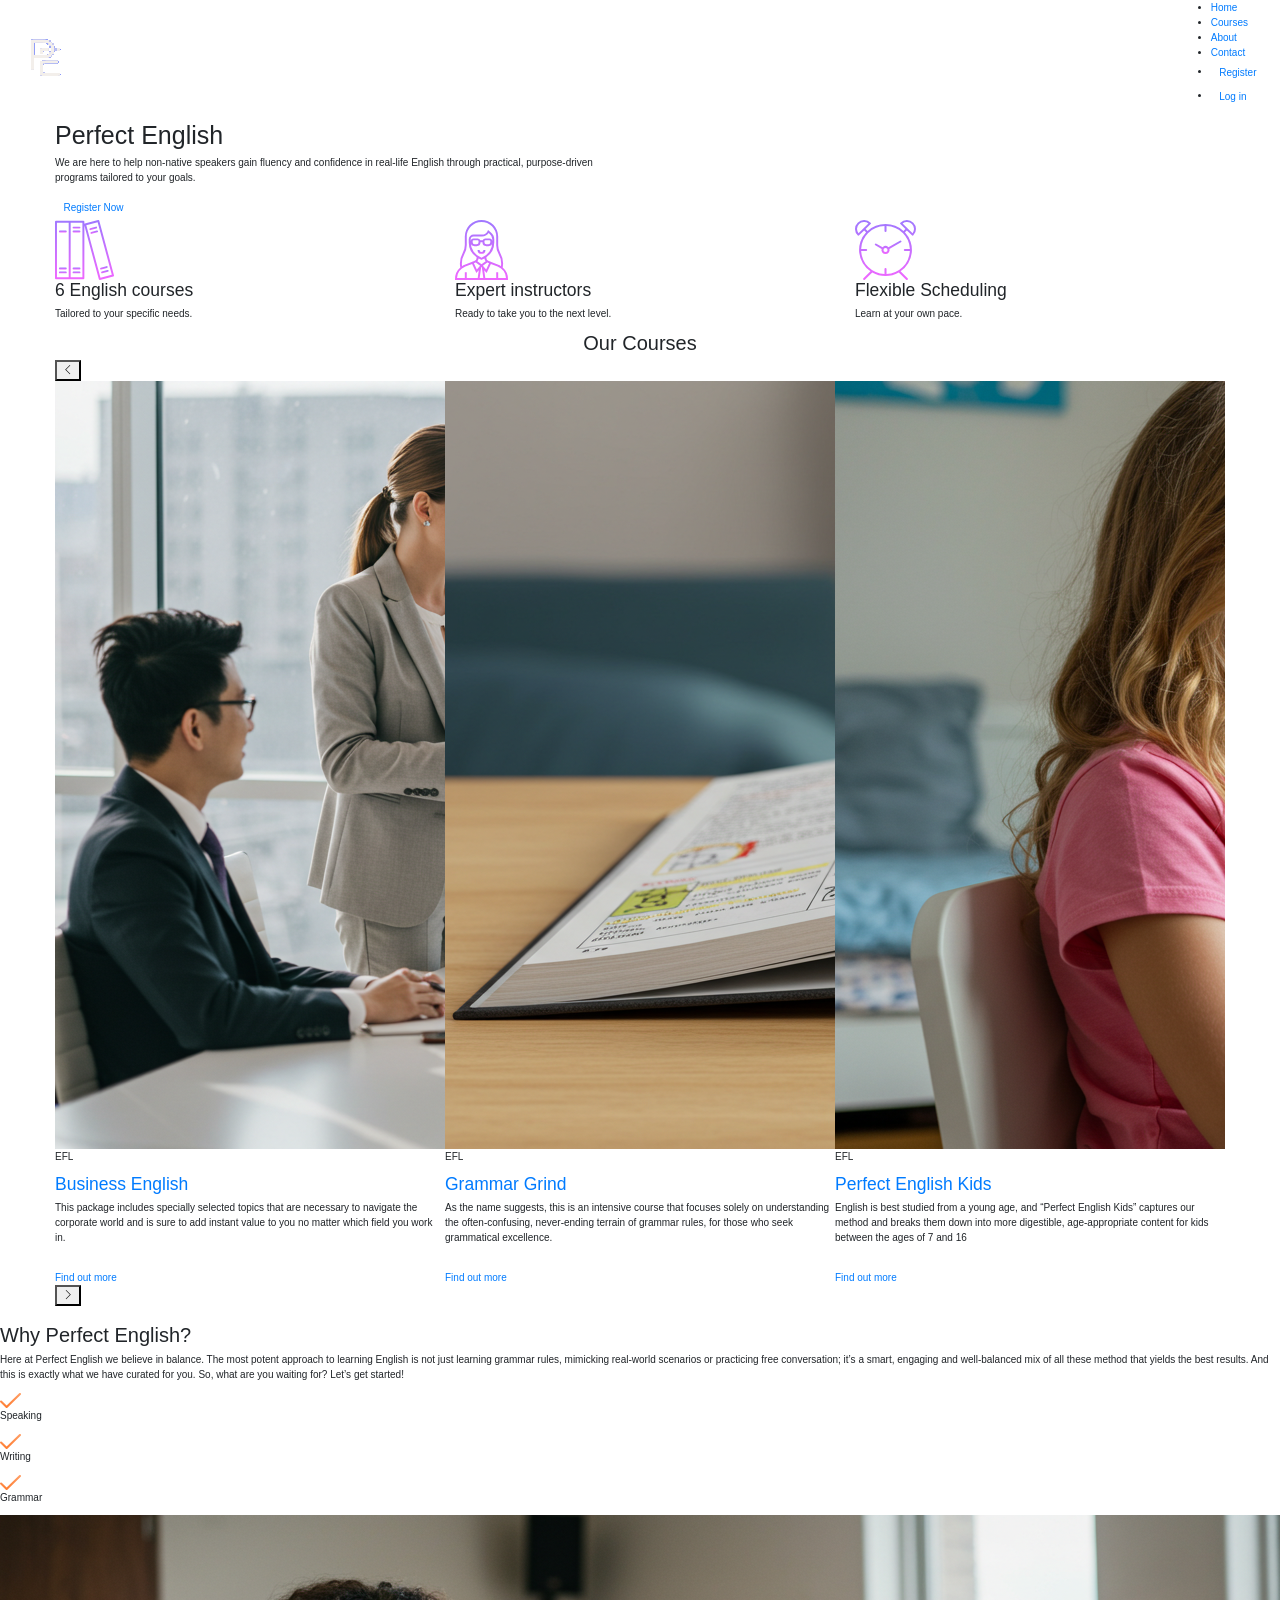
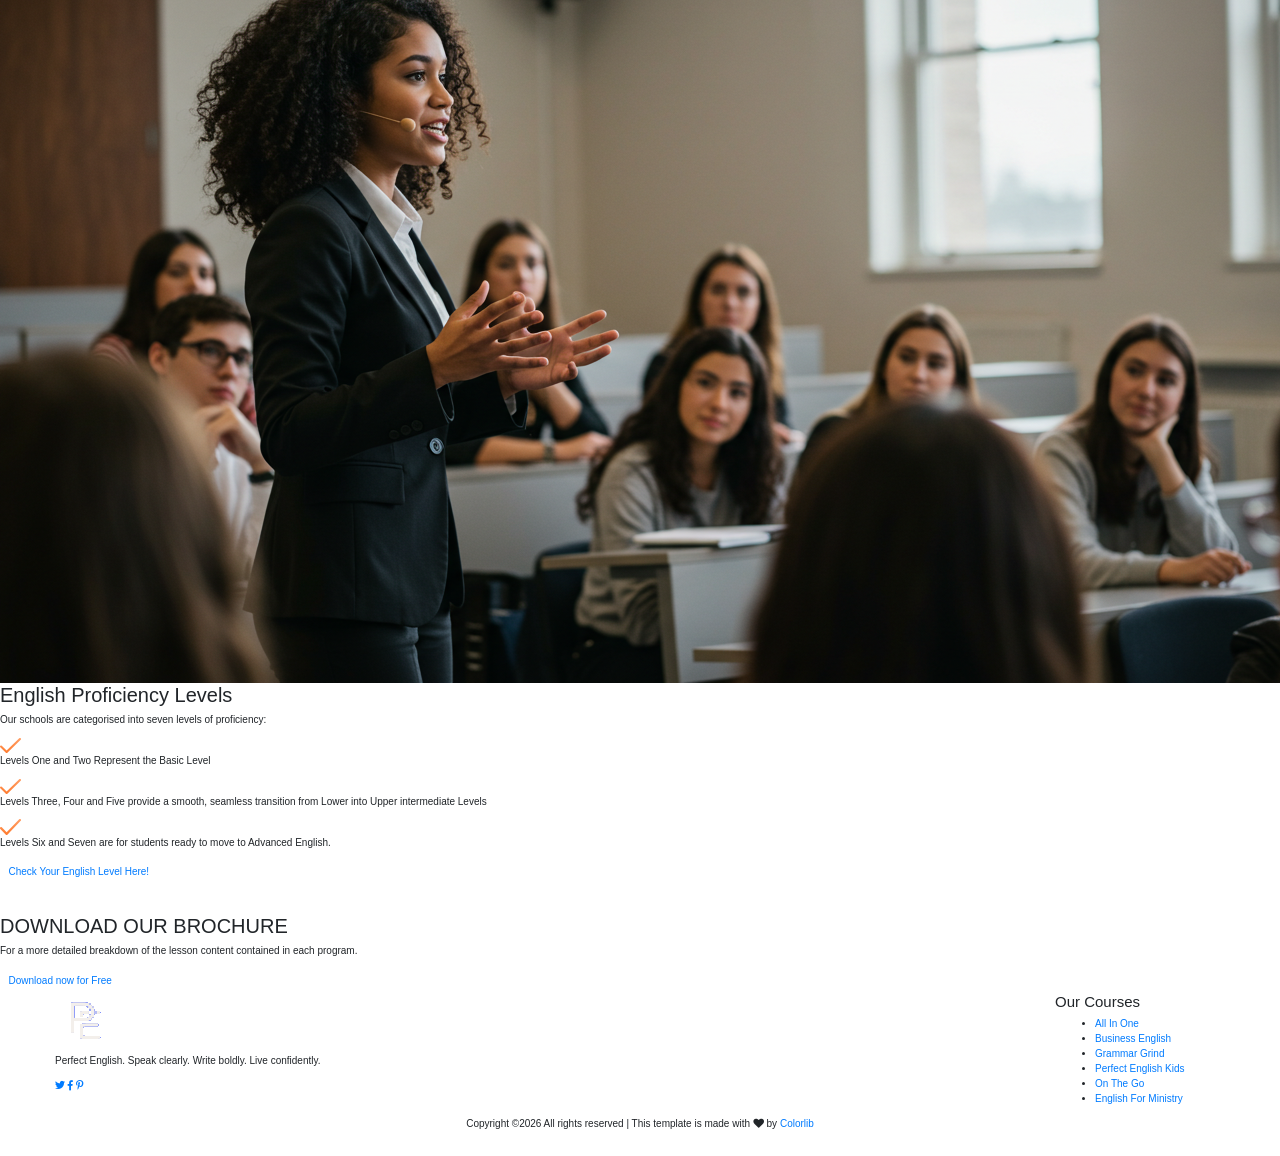
==== commit 44c42d81: "Update Title and favicon" ====
--- a/index.html
+++ b/index.html
@@ -3,11 +3,11 @@
 <head>
     <meta charset="utf-8">
     <meta http-equiv="x-ua-compatible" content="ie=edge">
-    <title>Courses | Education</title>
+    <title>Perfect English</title>
     <meta name="description" content="">
     <meta name="viewport" content="width=device-width, initial-scale=1">
     <link rel="manifest" href="site.webmanifest">
-    <link rel="shortcut icon" type="image/x-icon" href="assets/img/favicon.ico">
+    <link rel="shortcut icon" type="image/x-icon" href="assets/img/logo/PE purblue copy.png">
 
     <!-- CSS here -->
     <link rel="stylesheet" href="assets/css/bootstrap.min.css">
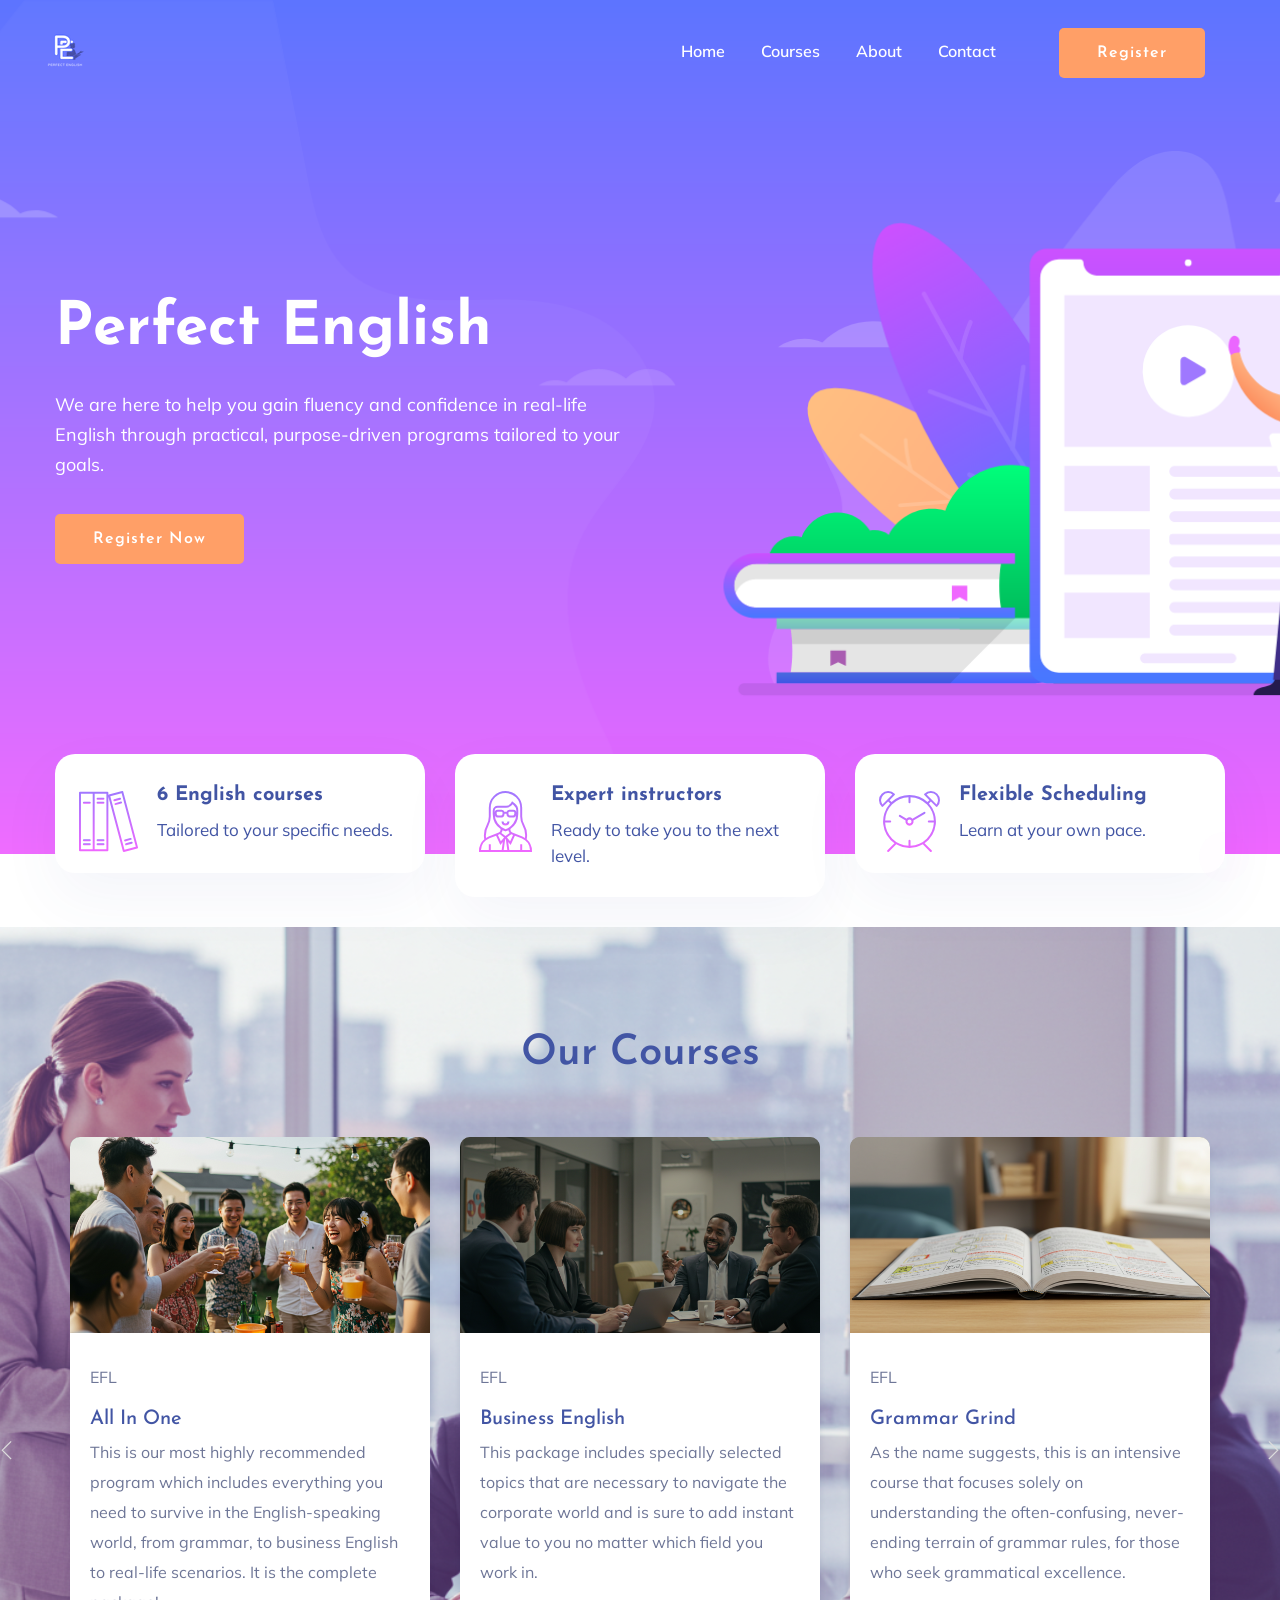
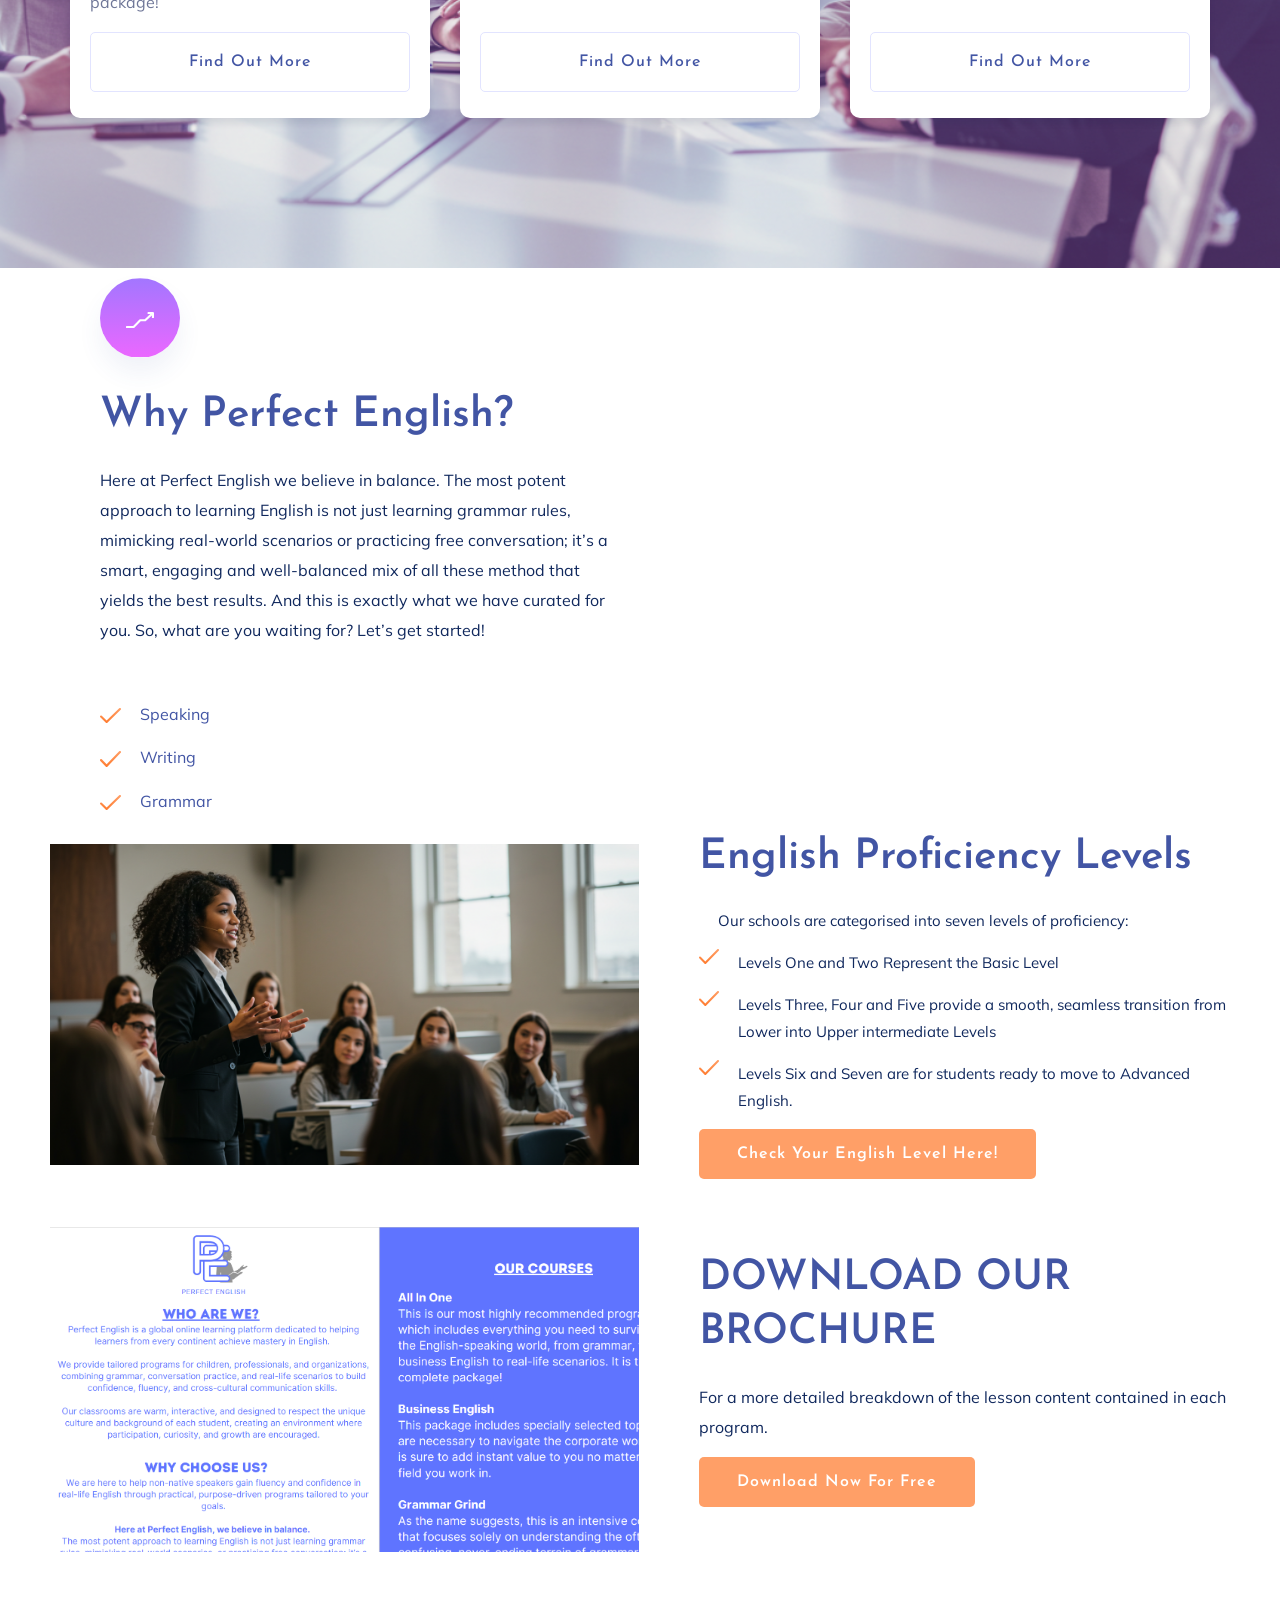
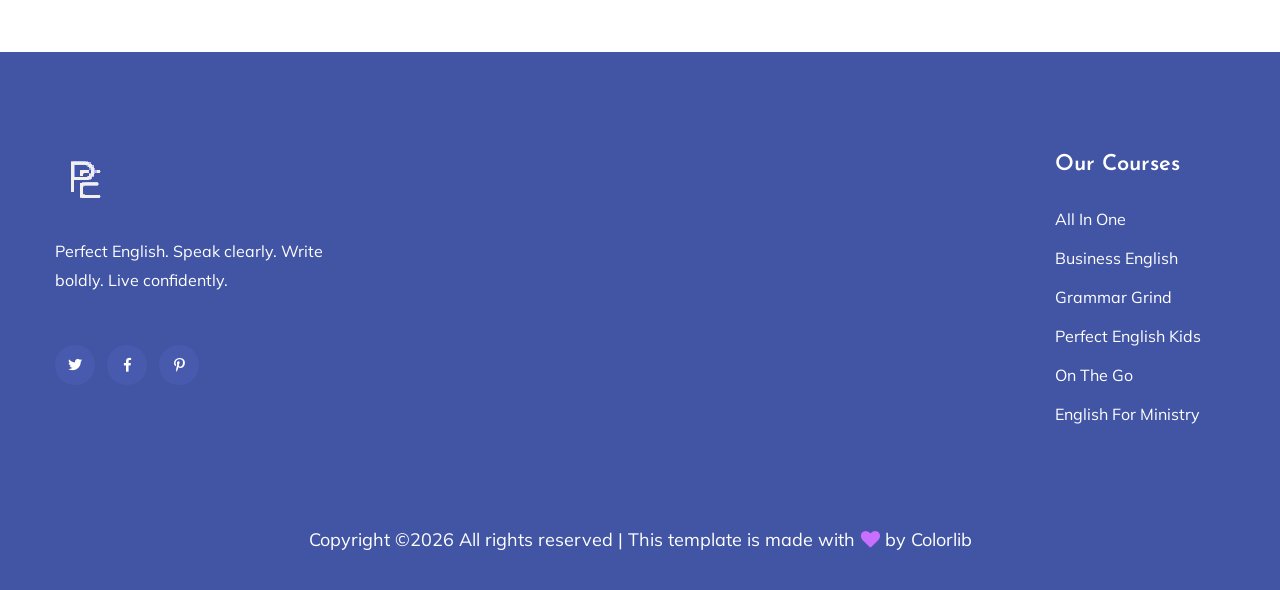
==== commit 50c572bb: "Update Index links, Course data, Logo, Registration Page, Contact Details" ====
--- a/index.html
+++ b/index.html
@@ -34,7 +34,7 @@
             <div class="preloader-inner position-relative">
                 <div class="preloader-circle"></div>
                 <div class="preloader-img pere-text">
-                    <img src="assets/img/logo/loder.png" alt="">
+                    <img src="assets/img/logo/PE purblue copy.png" alt="">
                 </div>
             </div>
         </div>
@@ -50,7 +50,7 @@
                             <!-- Logo -->
                             <div class="col-xl-2 col-lg-2">
                                 <div class="logo">
-                                    <a href="index.html"><img class="perfect-logo" src="assets/img/logo/PE purblue.png" alt=""></a>
+                                    <a href="index.html"><img class="perfect-logo" src="assets/img/logo/PE-final.png" alt=""></a>
                                 </div>
                             </div>
                             <div class="col-xl-10 col-lg-10">
@@ -64,8 +64,8 @@
                                                 <li><a href="about.html">About</a></li>
                                                 <li><a href="contact.html">Contact</a></li>
                                                 <!-- Button -->
-                                                <li class="button-header margin-left "><a href="#" class="btn">Register</a></li>
-                                                <li class="button-header"><a href="login.html" class="btn btn3">Log in</a></li>
+                                                <li class="button-header margin-left "><a href="/register.html" class="btn">Register</a></li>
+                                                <!-- <li class="button-header"><a href="login.html" class="btn btn3">Log in</a></li> -->
                                             </ul>
                                         </nav>
                                     </div>
@@ -93,7 +93,7 @@
                             <div class="col-xl-6 col-lg-7 col-md-12">
                                 <div class="hero__caption">
                                     <h1 data-animation="fadeInLeft" data-delay="0.2s">Perfect English</h1>
-                                    <p data-animation="fadeInLeft" data-delay="0.4s">We are here to help non-native speakers gain fluency and confidence in real-life English through practical, purpose-driven programs tailored to your goals.
+                                    <p data-animation="fadeInLeft" data-delay="0.4s">We are here to help you gain fluency and confidence in real-life English through practical, purpose-driven programs tailored to your goals.
                                     </p>
                             
 
@@ -169,7 +169,7 @@
                                     need to survive in the English-speaking world, from grammar, to business English to real-life
                                     scenarios. It is the complete package!
                                 </p>
-                                <a href="#" class="border-btn border-btn2">Find out more</a>
+                                <a href="/courses.html" class="border-btn border-btn2">Find out more</a>
                             </div>
 
                         </div>
@@ -179,7 +179,7 @@
                     <div class="properties pb-20">
                         <div class="properties__card">
                             <div class="properties__img overlay1">
-                                <a href="#"><img src="assets/img/gallery/pe-images/Business2.jpg" alt=""></a>
+                                <a href="#"><img src="assets/img/gallery/pe-images/Business1.jpg" alt=""></a>
                             </div>
                             <div class="properties__caption">
                                 <p>EFL</p>
@@ -191,7 +191,7 @@
                                     <br>
                                     <br>
                                 </p>
-                                <a href="#" class="border-btn border-btn2">Find out more</a>
+                                <a href="/courses.html" class="border-btn border-btn2">Find out more</a>
                             </div>
                         </div>
                     </div>
@@ -212,7 +212,7 @@
                                     <br>
                                     <br>
                                 </p>
-                                <a href="#" class="border-btn border-btn2">Find out more</a>
+                                <a href="/courses.html" class="border-btn border-btn2">Find out more</a>
                             </div>
 
                         </div>
@@ -234,7 +234,7 @@
                                     <br>
                                     <br>
                                 </p>
-                                <a href="#" class="border-btn border-btn2">Find out more</a>
+                                <a href="/courses.html" class="border-btn border-btn2">Find out more</a>
                             </div>
 
                         </div>
@@ -254,7 +254,7 @@
                                     English at an intermediate to advanced level but want to practice in a more casual setting with
                                     little pressure and no exercises. We provide a range of various topics as a flexible guide.
                                 </p>
-                                <a href="#" class="border-btn border-btn2">Find out more</a>
+                                <a href="/courses.html" class="border-btn border-btn2">Find out more</a>
                             </div>
 
                         </div>
@@ -278,7 +278,7 @@
                                     or to increase your influence in 
                                     English-speaking countries!
                                 </p>
-                                <a href="#" class="border-btn border-btn2">Find out more</a>
+                                <a href="/courses.html" class="border-btn border-btn2">Find out more</a>
                             </div>
 
                         </div>
@@ -409,9 +409,12 @@
         <section class="about-area2 fix pb-padding">
             <div class="support-wrapper align-items-center">
                 <div class="right-content2">
-                    
-                </div>
-                <div class="left-content1">
+                    <!-- img -->
+                    <div class="right-img">
+                        <img src="assets/img/gallery/pe-images/New-brochure.png" alt="">
+                    </div>
+                </div>
+                <div class="left-content2">
                     <!-- section tittle -->
                     <div class="section-tittle section-tittle2 mb-20">
                         <div class="front-text">
--- a/assets/css/style.css
+++ b/assets/css/style.css
@@ -0,0 +1,6157 @@
+@import url("https://fonts.googleapis.com/css2?family=Josefin+Sans:wght@300;400;500;600;700&family=Mulish:wght@400;500;600;700&display=swap");
+.white-bg {
+  background: #ffffff;
+}
+.gray-bg {
+  background: #f5f5f5;
+}
+.gray-bg {
+  background: #f7f7fd;
+}
+.white-bg {
+  background: #fff;
+}
+.black-bg {
+  background: #16161a;
+}
+.theme-bg {
+  background: #c86fff;
+}
+.brand-bg {
+  background: #f1f4fa;
+}
+.testimonial-bg {
+  background: #f9fafc;
+}
+.white-color {
+  color: #fff;
+}
+.black-color {
+  color: #16161a;
+}
+.theme-color {
+  color: #c86fff;
+}
+.boxed-btn {
+  background: #fff;
+  color: #c86fff !important;
+  display: inline-block;
+  padding: 18px 44px;
+  font-family: "Josefin Sans", sans-serif;
+  font-size: 14px;
+  font-weight: 400;
+  border: 0;
+  border: 1px solid #c86fff;
+  letter-spacing: 3px;
+  text-align: center;
+  color: #c86fff;
+  text-transform: uppercase;
+  cursor: pointer;
+}
+.boxed-btn:hover {
+  background: #c86fff;
+  color: #fff !important;
+  border: 1px solid #c86fff;
+}
+.boxed-btn:focus {
+  outline: none;
+}
+.boxed-btn.large-width {
+  width: 220px;
+}
+[data-overlay] {
+  position: relative;
+  background-size: cover;
+  background-repeat: no-repeat;
+  background-position: center center;
+}
+[data-overlay]::before {
+  position: absolute;
+  left: 0;
+  top: 0;
+  right: 0;
+  bottom: 0;
+  content: "";
+}
+[data-opacity="1"]::before {
+  opacity: 0.1;
+}
+[data-opacity="2"]::before {
+  opacity: 0.2;
+}
+[data-opacity="3"]::before {
+  opacity: 0.3;
+}
+[data-opacity="4"]::before {
+  opacity: 0.4;
+}
+[data-opacity="5"]::before {
+  opacity: 0.5;
+}
+[data-opacity="6"]::before {
+  opacity: 0.6;
+}
+[data-opacity="7"]::before {
+  opacity: 0.7;
+}
+[data-opacity="8"]::before {
+  opacity: 0.8;
+}
+[data-opacity="9"]::before {
+  opacity: 0.9;
+}
+body {
+  font-family: "Mulish", sans-serif;
+  font-weight: normal;
+  font-style: normal;
+  font-size: 16px;
+}
+h1,
+h2,
+h3,
+h4,
+h5,
+h6 {
+  font-family: "Josefin Sans", sans-serif;
+  color: #4255a4;
+  margin-top: 0px;
+  font-style: normal;
+  font-weight: 400;
+  text-transform: normal;
+}
+p {
+  font-family: "Mulish", sans-serif;
+  color: #10285d;
+  font-size: 16px;
+  line-height: 30px;
+  margin-bottom: 15px;
+  font-weight: normal;
+}
+.bg-img-1 {
+  background-image: url(../img/slider/slider-img-1.jpg);
+}
+.bg-img-2 {
+  background-image: url(../img/background-img/bg-img-2.jpg);
+}
+.cta-bg-1 {
+  background-image: url(../img/background-img/bg-img-3.jpg);
+}
+.img {
+  max-width: 100%;
+  -webkit-transition: 0.3s;
+  -moz-transition: 0.3s;
+  -o-transition: 0.3s;
+  transition: 0.3s;
+}
+.f-left {
+  float: left;
+}
+.f-right {
+  float: right;
+}
+.fix {
+  overflow: hidden;
+}
+.clear {
+  clear: both;
+}
+a,
+.button {
+  -webkit-transition: 0.3s;
+  -moz-transition: 0.3s;
+  -o-transition: 0.3s;
+  transition: 0.3s;
+}
+a:focus,
+.button:focus {
+  text-decoration: none;
+  outline: none;
+}
+a {
+  color: #635c5c;
+}
+a:hover {
+  color: #fff;
+}
+a:focus,
+a:hover,
+.portfolio-cat a:hover,
+.footer -menu li a:hover {
+  text-decoration: none;
+}
+a,
+button {
+  color: #fff;
+  outline: medium none;
+}
+button:focus,
+input:focus,
+input:focus,
+textarea,
+textarea:focus {
+  outline: 0;
+}
+.uppercase {
+  text-transform: uppercase;
+}
+input:focus::-moz-placeholder {
+  opacity: 0;
+  -webkit-transition: 0.4s;
+  -o-transition: 0.4s;
+  transition: 0.4s;
+}
+.capitalize {
+  text-transform: capitalize;
+}
+h1 a,
+h2 a,
+h3 a,
+h4 a,
+h5 a,
+h6 a {
+  color: inherit;
+}
+ul {
+  margin: 0px;
+  padding: 0px;
+}
+li {
+  list-style: none;
+}
+hr {
+  border-bottom: 1px solid #eceff8;
+  border-top: 0 none;
+  margin: 30px 0;
+  padding: 0;
+}
+.overlay1 {
+  position: relative;
+  z-index: 1;
+}
+.overlay1::before {
+  position: absolute;
+  content: "";
+  background-color: rgba(0, 1, 2, 0.5);
+  width: 100%;
+  height: 100%;
+  left: 0;
+  top: 0;
+  bottom: 0;
+  right: 0;
+  z-index: 0;
+  background-repeat: no-repeat;
+  border-radius: 10px 10px 0 0;
+}
+.section-padding {
+  padding-top: 120px;
+  padding-bottom: 120px;
+}
+.separator {
+  border-top: 1px solid #f2f2f2;
+}
+.mb-90 {
+  margin-bottom: 90px;
+}
+@media (max-width: 767px) {
+  .mb-90 {
+    margin-bottom: 30px;
+  }
+}
+@media (min-width: 768px) and (max-width: 991px) {
+  .mb-90 {
+    margin-bottom: 45px;
+  }
+}
+.owl-carousel .owl-nav div {
+  background: rgba(255, 255, 255, 0.8) none repeat scroll 0 0;
+  height: 40px;
+  left: 20px;
+  line-height: 40px;
+  font-size: 22px;
+  color: #646464;
+  opacity: 1;
+  visibility: visible;
+  position: absolute;
+  text-align: center;
+  top: 50%;
+  transform: translateY(-50%);
+  transition: all 0.3s ease 0s;
+  width: 40px;
+}
+.owl-carousel .owl-nav div.owl-next {
+  left: auto;
+  right: -30px;
+}
+.owl-carousel .owl-nav div.owl-next i {
+  position: relative;
+  right: 0;
+  top: 1px;
+}
+.owl-carousel .owl-nav div.owl-prev i {
+  position: relative;
+  right: 1px;
+  top: 0px;
+}
+.owl-carousel:hover .owl-nav div {
+  opacity: 1;
+  visibility: visible;
+}
+.owl-carousel:hover .owl-nav div:hover {
+  color: #fff;
+  background: #ff3500;
+}
+.btn {
+  background: #ff9f67;
+  font-family: "Josefin Sans", sans-serif;
+  text-transform: capitalize;
+  padding: 25px 38px !important;
+  color: #fff;
+  cursor: pointer;
+  display: inline-blockc !important;
+  font-size: 16px;
+  font-weight: 600;
+  border-radius: 5px;
+  line-height: 1;
+  -moz-user-select: none;
+  letter-spacing: 1px;
+  line-height: 0;
+  margin-bottom: 0;
+  cursor: pointer;
+  transition: color 0.4s linear;
+  position: relative;
+  z-index: 1;
+  border: 0;
+  overflow: hidden;
+  margin: 0;
+  display: inline-block !important;
+}
+.btn::before {
+  content: "";
+  position: absolute;
+  left: 0;
+  top: 0;
+  width: 101%;
+  height: 101%;
+  background: #ae59ff;
+  z-index: 1;
+  border-radius: 5px;
+  transition: transform 0.5s;
+  transition-timing-function: ease;
+  transform-origin: 0 0;
+  transition-timing-function: cubic-bezier(0.5, 1.6, 0.4, 0.7);
+  transform: scaleX(0);
+  border-radius: 0px;
+}
+.btn:hover {
+  background-position: right;
+}
+.btn:hover::before {
+  transform: scaleX(1);
+  color: #fff !important;
+  z-index: -1;
+}
+.btn:hover.btn3 {
+  background-position: right;
+  border: 1px solid transparent;
+}
+.btn.btn3 {
+  background: none;
+  border: 1px solid #fff;
+  margin-left: 20px;
+  color: #fff;
+  padding: 25px 30px !important;
+}
+.btn.btn3::before {
+  border: 1px solid transparent;
+  background: transparent;
+}
+.btn.btn3:hover::before {
+  background: #ff9f67;
+  border: 1px solid transparent;
+}
+@media only screen and (min-width: 768px) and (max-width: 991px) {
+  .btn.btn3 {
+    margin-left: 0px !important;
+  }
+}
+@media only screen and (min-width: 576px) and (max-width: 767px) {
+  .btn.btn3 {
+    margin-left: 0px !important;
+  }
+}
+@media (max-width: 575px) {
+  .btn.btn3 {
+    margin-left: 0px !important;
+  }
+}
+.btn.focus,
+.btn:focus {
+  outline: 0;
+  box-shadow: none;
+}
+.about-btn {
+  padding: 19px 97px 19px 20px;
+}
+.header-btn {
+  padding: 30px 57px;
+}
+.hero-btn {
+  padding: 30px 29px;
+}
+.white-btn {
+  padding: 30px 39px;
+  background: #fff;
+  color: #072366 !important;
+}
+.white-btn::before {
+  background: #c86fff;
+  color: #fff !important;
+}
+.black-btn {
+  padding: 14px 35px;
+  background: #000;
+}
+.black-btn::before {
+  background: #331391;
+}
+.cal-btn i {
+  color: #09cc7f !important;
+  font-size: 31px;
+  font-weight: 300;
+  margin-right: 10px;
+}
+.cal-btn > p {
+  color: #072366 !important;
+  font-weight: 700;
+  font-size: 16px;
+  display: inline-block;
+  margin: 0 !important;
+  position: relative;
+  top: -7px;
+}
+.submit-btn2 {
+  background: #ff9f67;
+  width: 100%;
+  height: 60px;
+  padding: 10px 20px;
+  border: 0;
+  color: #fff;
+  text-transform: capitalize;
+  cursor: pointer;
+  font-size: 16px;
+  border-radius: 0px;
+}
+.btn2 {
+  padding: 15px 65px 20px 31px;
+  text-transform: capitalize;
+  border-radius: 0px;
+  cursor: pointer;
+  color: #ff3514;
+  display: inline-block;
+  font-size: 16px;
+  box-shadow: 0px 7px 21px 0px rgba(0, 0, 0, 0.12);
+  border: 1px solid #ff3514;
+  background: none;
+}
+.border-btn {
+  border: 1px solid #ff9f67;
+  color: #ff9f67;
+  font-family: "Josefin Sans", sans-serif;
+  background: none;
+  border-radius: 5px;
+  text-transform: capitalize;
+  padding: 17px 42px;
+  -moz-user-select: none;
+  cursor: pointer;
+  display: inline-block;
+  font-size: 16px;
+  font-weight: 500;
+  letter-spacing: 1px;
+  margin-bottom: 0;
+  position: relative;
+  transition: color 0.4s linear;
+  position: relative;
+  overflow: hidden;
+  margin: 0;
+}
+.border-btn i {
+  font-size: 16px;
+  margin-right: 10px;
+  color: #c86fff;
+  -webkit-transition: 0.3s;
+  -moz-transition: 0.3s;
+  -o-transition: 0.3s;
+  transition: 0.3s;
+}
+.border-btn::before {
+  border: 1px solid transparent;
+  content: "";
+  position: absolute;
+  left: 0;
+  top: 0;
+  width: 101%;
+  height: 101%;
+  background: #ff9f67;
+  z-index: -1;
+  transition: transform 0.5s;
+  transition-timing-function: ease;
+  transform-origin: 0 0;
+  transition-timing-function: cubic-bezier(0.5, 1.6, 0.4, 0.7);
+  transform: scaleY(0);
+  border-radius: 0;
+}
+.border-btn:hover::before {
+  transform: scaleY(1);
+  border: 1px solid transparent;
+  color: #fff;
+}
+.border-btn.border-btn2 {
+  width: 100%;
+  text-align: center;
+  border: 1px solid #e2e4ff;
+  color: #4255a4;
+}
+.border-btn.border-btn2:hover {
+  color: #fff;
+}
+.border-btn2 {
+  width: 100%;
+}
+.section-over1 {
+  position: relative;
+  z-index: 1;
+}
+.section-over1::before {
+  position: absolute;
+  content: "";
+  background-color: rgba(6, 7, 6, 0.6);
+  width: 100%;
+  height: 100%;
+  left: 0;
+  top: 0;
+  bottom: 0;
+  right: 0;
+  z-index: -1;
+  background-repeat: no-repeat;
+}
+.breadcrumb > .active {
+  color: #888;
+}
+#scrollUp,
+#back-top {
+  background: #c86fff;
+  height: 50px;
+  width: 50px;
+  right: 31px;
+  bottom: 18px;
+  position: fixed;
+  color: #fff;
+  font-size: 20px;
+  text-align: center;
+  border-radius: 50%;
+  line-height: 48px;
+  border: 2px solid transparent;
+  box-shadow: 0 0 10px 3px rgba(108, 98, 98, 0.2);
+}
+@media (max-width: 575px) {
+  #scrollUp,
+  #back-top {
+    right: 16px;
+  }
+}
+#scrollUp a i,
+#back-top a i {
+  display: block;
+  line-height: 50px;
+}
+#scrollUp:hover {
+  color: #fff;
+}
+.all-btn {
+  color: #c86fff;
+  text-decoration: underline;
+  font-size: 16px;
+}
+.all-btn:hover {
+  color: #c86fff;
+  text-decoration: underline;
+  letter-spacing: 1px;
+}
+.sticky-bar {
+  left: 0;
+  margin: auto;
+  position: fixed;
+  top: 0;
+  width: 100%;
+  -webkit-box-shadow: 0 10px 15px rgba(25, 25, 25, 0.1);
+  box-shadow: 0 10px 15px rgba(25, 25, 25, 0.1);
+  z-index: 9999;
+  -webkit-animation: 300ms ease-in-out 0s normal none 1 running fadeInDown;
+  animation: 300ms ease-in-out 0s normal none 1 running fadeInDown;
+  -webkit-box-shadow: 0 10px 15px rgba(25, 25, 25, 0.1);
+  background: #fff;
+}
+.mt-5 {
+  margin-top: 5px;
+}
+.mt-10 {
+  margin-top: 10px;
+}
+.mt-15 {
+  margin-top: 15px;
+}
+.mt-20 {
+  margin-top: 20px;
+}
+.mt-25 {
+  margin-top: 25px;
+}
+.mt-30 {
+  margin-top: 30px;
+}
+.mt-35 {
+  margin-top: 35px;
+}
+.mt-40 {
+  margin-top: 40px;
+}
+.mt-45 {
+  margin-top: 45px;
+}
+.mt-50 {
+  margin-top: 50px;
+}
+.mt-55 {
+  margin-top: 55px;
+}
+.mt-60 {
+  margin-top: 60px;
+}
+.mt-65 {
+  margin-top: 65px;
+}
+.mt-70 {
+  margin-top: 70px;
+}
+.mt-75 {
+  margin-top: 75px;
+}
+.mt-80 {
+  margin-top: 80px;
+}
+.mt-85 {
+  margin-top: 85px;
+}
+.mt-90 {
+  margin-top: 90px;
+}
+.mt-95 {
+  margin-top: 95px;
+}
+.mt-100 {
+  margin-top: 100px;
+}
+.mt-105 {
+  margin-top: 105px;
+}
+.mt-110 {
+  margin-top: 110px;
+}
+.mt-115 {
+  margin-top: 115px;
+}
+.mt-120 {
+  margin-top: 120px;
+}
+.mt-125 {
+  margin-top: 125px;
+}
+.mt-130 {
+  margin-top: 130px;
+}
+.mt-135 {
+  margin-top: 135px;
+}
+.mt-140 {
+  margin-top: 140px;
+}
+.mt-145 {
+  margin-top: 145px;
+}
+.mt-150 {
+  margin-top: 150px;
+}
+.mt-155 {
+  margin-top: 155px;
+}
+.mt-160 {
+  margin-top: 160px;
+}
+.mt-165 {
+  margin-top: 165px;
+}
+.mt-170 {
+  margin-top: 170px;
+}
+.mt-175 {
+  margin-top: 175px;
+}
+.mt-180 {
+  margin-top: 180px;
+}
+.mt-185 {
+  margin-top: 185px;
+}
+.mt-190 {
+  margin-top: 190px;
+}
+.mt-195 {
+  margin-top: 195px;
+}
+.mt-200 {
+  margin-top: 200px;
+}
+.mb-5 {
+  margin-bottom: 5px;
+}
+.mb-10 {
+  margin-bottom: 10px;
+}
+.mb-15 {
+  margin-bottom: 15px;
+}
+.mb-20 {
+  margin-bottom: 20px;
+}
+.mb-25 {
+  margin-bottom: 25px;
+}
+.mb-30 {
+  margin-bottom: 30px;
+}
+.mb-35 {
+  margin-bottom: 35px;
+}
+.mb-40 {
+  margin-bottom: 40px;
+}
+.mb-45 {
+  margin-bottom: 45px;
+}
+.mb-50 {
+  margin-bottom: 50px;
+}
+.mb-55 {
+  margin-bottom: 55px;
+}
+.mb-60 {
+  margin-bottom: 60px;
+}
+.mb-65 {
+  margin-bottom: 65px;
+}
+.mb-70 {
+  margin-bottom: 70px;
+}
+.mb-75 {
+  margin-bottom: 75px;
+}
+.mb-80 {
+  margin-bottom: 80px;
+}
+.mb-85 {
+  margin-bottom: 85px;
+}
+.mb-90 {
+  margin-bottom: 90px;
+}
+.mb-95 {
+  margin-bottom: 95px;
+}
+.mb-100 {
+  margin-bottom: 100px;
+}
+.mb-105 {
+  margin-bottom: 105px;
+}
+.mb-110 {
+  margin-bottom: 110px;
+}
+.mb-115 {
+  margin-bottom: 115px;
+}
+.mb-120 {
+  margin-bottom: 120px;
+}
+.mb-125 {
+  margin-bottom: 125px;
+}
+.mb-130 {
+  margin-bottom: 130px;
+}
+.mb-135 {
+  margin-bottom: 135px;
+}
+.mb-140 {
+  margin-bottom: 140px;
+}
+.mb-145 {
+  margin-bottom: 145px;
+}
+.mb-150 {
+  margin-bottom: 150px;
+}
+.mb-155 {
+  margin-bottom: 155px;
+}
+.mb-160 {
+  margin-bottom: 160px;
+}
+.mb-165 {
+  margin-bottom: 165px;
+}
+.mb-170 {
+  margin-bottom: 170px;
+}
+.mb-175 {
+  margin-bottom: 175px;
+}
+.mb-180 {
+  margin-bottom: 180px;
+}
+.mb-185 {
+  margin-bottom: 185px;
+}
+.mb-190 {
+  margin-bottom: 190px;
+}
+.mb-195 {
+  margin-bottom: 195px;
+}
+.mb-200 {
+  margin-bottom: 200px;
+}
+.ml-5 {
+  margin-left: 5px;
+}
+.ml-10 {
+  margin-left: 10px;
+}
+.ml-15 {
+  margin-left: 15px;
+}
+.ml-20 {
+  margin-left: 20px;
+}
+.ml-25 {
+  margin-left: 25px;
+}
+.ml-30 {
+  margin-left: 30px;
+}
+.ml-35 {
+  margin-left: 35px;
+}
+.ml-40 {
+  margin-left: 40px;
+}
+.ml-45 {
+  margin-left: 45px;
+}
+.ml-50 {
+  margin-left: 50px;
+}
+.ml-55 {
+  margin-left: 55px;
+}
+.ml-60 {
+  margin-left: 60px;
+}
+.ml-65 {
+  margin-left: 65px;
+}
+.ml-70 {
+  margin-left: 70px;
+}
+.ml-75 {
+  margin-left: 75px;
+}
+.ml-80 {
+  margin-left: 80px;
+}
+.ml-85 {
+  margin-left: 85px;
+}
+.ml-90 {
+  margin-left: 90px;
+}
+.ml-95 {
+  margin-left: 95px;
+}
+.ml-100 {
+  margin-left: 100px;
+}
+.ml-105 {
+  margin-left: 105px;
+}
+.ml-110 {
+  margin-left: 110px;
+}
+.ml-115 {
+  margin-left: 115px;
+}
+.ml-120 {
+  margin-left: 120px;
+}
+.ml-125 {
+  margin-left: 125px;
+}
+.ml-130 {
+  margin-left: 130px;
+}
+.ml-135 {
+  margin-left: 135px;
+}
+.ml-140 {
+  margin-left: 140px;
+}
+.ml-145 {
+  margin-left: 145px;
+}
+.ml-150 {
+  margin-left: 150px;
+}
+.ml-155 {
+  margin-left: 155px;
+}
+.ml-160 {
+  margin-left: 160px;
+}
+.ml-165 {
+  margin-left: 165px;
+}
+.ml-170 {
+  margin-left: 170px;
+}
+.ml-175 {
+  margin-left: 175px;
+}
+.ml-180 {
+  margin-left: 180px;
+}
+.ml-185 {
+  margin-left: 185px;
+}
+.ml-190 {
+  margin-left: 190px;
+}
+.ml-195 {
+  margin-left: 195px;
+}
+.ml-200 {
+  margin-left: 200px;
+}
+.mr-5 {
+  margin-right: 5px;
+}
+.mr-10 {
+  margin-right: 10px;
+}
+.mr-15 {
+  margin-right: 15px;
+}
+.mr-20 {
+  margin-right: 20px;
+}
+.mr-25 {
+  margin-right: 25px;
+}
+.mr-30 {
+  margin-right: 30px;
+}
+.mr-35 {
+  margin-right: 35px;
+}
+.mr-40 {
+  margin-right: 40px;
+}
+.mr-45 {
+  margin-right: 45px;
+}
+.mr-50 {
+  margin-right: 50px;
+}
+.mr-55 {
+  margin-right: 55px;
+}
+.mr-60 {
+  margin-right: 60px;
+}
+.mr-65 {
+  margin-right: 65px;
+}
+.mr-70 {
+  margin-right: 70px;
+}
+.mr-75 {
+  margin-right: 75px;
+}
+.mr-80 {
+  margin-right: 80px;
+}
+.mr-85 {
+  margin-right: 85px;
+}
+.mr-90 {
+  margin-right: 90px;
+}
+.mr-95 {
+  margin-right: 95px;
+}
+.mr-100 {
+  margin-right: 100px;
+}
+.mr-105 {
+  margin-right: 105px;
+}
+.mr-110 {
+  margin-right: 110px;
+}
+.mr-115 {
+  margin-right: 115px;
+}
+.mr-120 {
+  margin-right: 120px;
+}
+.mr-125 {
+  margin-right: 125px;
+}
+.mr-130 {
+  margin-right: 130px;
+}
+.mr-135 {
+  margin-right: 135px;
+}
+.mr-140 {
+  margin-right: 140px;
+}
+.mr-145 {
+  margin-right: 145px;
+}
+.mr-150 {
+  margin-right: 150px;
+}
+.mr-155 {
+  margin-right: 155px;
+}
+.mr-160 {
+  margin-right: 160px;
+}
+.mr-165 {
+  margin-right: 165px;
+}
+.mr-170 {
+  margin-right: 170px;
+}
+.mr-175 {
+  margin-right: 175px;
+}
+.mr-180 {
+  margin-right: 180px;
+}
+.mr-185 {
+  margin-right: 185px;
+}
+.mr-190 {
+  margin-right: 190px;
+}
+.mr-195 {
+  margin-right: 195px;
+}
+.mr-200 {
+  margin-right: 200px;
+}
+.pt-5 {
+  padding-top: 5px;
+}
+.pt-10 {
+  padding-top: 10px;
+}
+.pt-15 {
+  padding-top: 15px;
+}
+.pt-20 {
+  padding-top: 20px;
+}
+.pt-25 {
+  padding-top: 25px;
+}
+.pt-30 {
+  padding-top: 30px;
+}
+.pt-35 {
+  padding-top: 35px;
+}
+.pt-40 {
+  padding-top: 40px;
+}
+.pt-45 {
+  padding-top: 45px;
+}
+.pt-50 {
+  padding-top: 50px;
+}
+.pt-55 {
+  padding-top: 55px;
+}
+.pt-60 {
+  padding-top: 60px;
+}
+.pt-65 {
+  padding-top: 65px;
+}
+.pt-70 {
+  padding-top: 70px;
+}
+.pt-75 {
+  padding-top: 75px;
+}
+.pt-80 {
+  padding-top: 80px;
+}
+.pt-85 {
+  padding-top: 85px;
+}
+.pt-90 {
+  padding-top: 90px;
+}
+.pt-95 {
+  padding-top: 95px;
+}
+.pt-100 {
+  padding-top: 100px;
+}
+.pt-105 {
+  padding-top: 105px;
+}
+.pt-110 {
+  padding-top: 110px;
+}
+.pt-115 {
+  padding-top: 115px;
+}
+.pt-120 {
+  padding-top: 120px;
+}
+.pt-125 {
+  padding-top: 125px;
+}
+.pt-130 {
+  padding-top: 130px;
+}
+.pt-135 {
+  padding-top: 135px;
+}
+.pt-140 {
+  padding-top: 140px;
+}
+.pt-145 {
+  padding-top: 145px;
+}
+.pt-150 {
+  padding-top: 150px;
+}
+.pt-155 {
+  padding-top: 155px;
+}
+.pt-160 {
+  padding-top: 160px;
+}
+.pt-165 {
+  padding-top: 165px;
+}
+.pt-170 {
+  padding-top: 170px;
+}
+.pt-175 {
+  padding-top: 175px;
+}
+.pt-180 {
+  padding-top: 180px;
+}
+.pt-185 {
+  padding-top: 185px;
+}
+.pt-190 {
+  padding-top: 190px;
+}
+.pt-195 {
+  padding-top: 195px;
+}
+.pt-200 {
+  padding-top: 200px;
+}
+.pt-260 {
+  padding-top: 260px;
+}
+.pb-5 {
+  padding-bottom: 5px;
+}
+.pb-10 {
+  padding-bottom: 10px;
+}
+.pb-15 {
+  padding-bottom: 15px;
+}
+.pb-20 {
+  padding-bottom: 20px;
+}
+.pb-25 {
+  padding-bottom: 25px;
+}
+.pb-30 {
+  padding-bottom: 30px;
+}
+.pb-35 {
+  padding-bottom: 35px;
+}
+.pb-40 {
+  padding-bottom: 40px;
+}
+.pb-45 {
+  padding-bottom: 45px;
+}
+.pb-50 {
+  padding-bottom: 50px;
+}
+.pb-55 {
+  padding-bottom: 55px;
+}
+.pb-60 {
+  padding-bottom: 60px;
+}
+.pb-65 {
+  padding-bottom: 65px;
+}
+.pb-70 {
+  padding-bottom: 70px;
+}
+.pb-75 {
+  padding-bottom: 75px;
+}
+.pb-80 {
+  padding-bottom: 80px;
+}
+.pb-85 {
+  padding-bottom: 85px;
+}
+.pb-90 {
+  padding-bottom: 90px;
+}
+.pb-95 {
+  padding-bottom: 95px;
+}
+.pb-100 {
+  padding-bottom: 100px;
+}
+.pb-105 {
+  padding-bottom: 105px;
+}
+.pb-110 {
+  padding-bottom: 110px;
+}
+.pb-115 {
+  padding-bottom: 115px;
+}
+.pb-120 {
+  padding-bottom: 120px;
+}
+.pb-125 {
+  padding-bottom: 125px;
+}
+.pb-130 {
+  padding-bottom: 130px;
+}
+.pb-135 {
+  padding-bottom: 135px;
+}
+.pb-140 {
+  padding-bottom: 140px;
+}
+.pb-145 {
+  padding-bottom: 145px;
+}
+.pb-150 {
+  padding-bottom: 150px;
+}
+.pb-155 {
+  padding-bottom: 155px;
+}
+.pb-160 {
+  padding-bottom: 160px;
+}
+.pb-165 {
+  padding-bottom: 165px;
+}
+.pb-170 {
+  padding-bottom: 170px;
+}
+.pb-175 {
+  padding-bottom: 175px;
+}
+.pb-180 {
+  padding-bottom: 180px;
+}
+.pb-185 {
+  padding-bottom: 185px;
+}
+.pb-190 {
+  padding-bottom: 190px;
+}
+.pb-195 {
+  padding-bottom: 195px;
+}
+.pb-200 {
+  padding-bottom: 200px;
+}
+.pl-5 {
+  padding-left: 5px;
+}
+.pl-10 {
+  padding-left: 10px;
+}
+.pl-15 {
+  padding-left: 15px;
+}
+.pl-20 {
+  padding-left: 20px;
+}
+.pl-25 {
+  padding-left: 25px;
+}
+.pl-30 {
+  padding-left: 30px;
+}
+.pl-35 {
+  padding-left: 35px;
+}
+.pl-40 {
+  padding-left: 40px;
+}
+.pl-45 {
+  padding-left: 45px;
+}
+.pl-50 {
+  padding-left: 50px;
+}
+.pl-55 {
+  padding-left: 55px;
+}
+.pl-60 {
+  padding-left: 60px;
+}
+.pl-65 {
+  padding-left: 65px;
+}
+.pl-70 {
+  padding-left: 70px;
+}
+.pl-75 {
+  padding-left: 75px;
+}
+.pl-80 {
+  padding-left: 80px;
+}
+.pl-85 {
+  padding-left: 85px;
+}
+.pl-90 {
+  padding-left: 90px;
+}
+.pl-95 {
+  padding-left: 95px;
+}
+.pl-100 {
+  padding-left: 100px;
+}
+.pl-105 {
+  padding-left: 105px;
+}
+.pl-110 {
+  padding-left: 110px;
+}
+.pl-115 {
+  padding-left: 115px;
+}
+.pl-120 {
+  padding-left: 120px;
+}
+.pl-125 {
+  padding-left: 125px;
+}
+.pl-130 {
+  padding-left: 130px;
+}
+.pl-135 {
+  padding-left: 135px;
+}
+.pl-140 {
+  padding-left: 140px;
+}
+.pl-145 {
+  padding-left: 145px;
+}
+.pl-150 {
+  padding-left: 150px;
+}
+.pl-155 {
+  padding-left: 155px;
+}
+.pl-160 {
+  padding-left: 160px;
+}
+.pl-165 {
+  padding-left: 165px;
+}
+.pl-170 {
+  padding-left: 170px;
+}
+.pl-175 {
+  padding-left: 175px;
+}
+.pl-180 {
+  padding-left: 180px;
+}
+.pl-185 {
+  padding-left: 185px;
+}
+.pl-190 {
+  padding-left: 190px;
+}
+.pl-195 {
+  padding-left: 195px;
+}
+.pl-200 {
+  padding-left: 200px;
+}
+.pr-5 {
+  padding-right: 5px;
+}
+.pr-10 {
+  padding-right: 10px;
+}
+.pr-15 {
+  padding-right: 15px;
+}
+.pr-20 {
+  padding-right: 20px;
+}
+.pr-25 {
+  padding-right: 25px;
+}
+.pr-30 {
+  padding-right: 30px;
+}
+.pr-35 {
+  padding-right: 35px;
+}
+.pr-40 {
+  padding-right: 40px;
+}
+.pr-45 {
+  padding-right: 45px;
+}
+.pr-50 {
+  padding-right: 50px;
+}
+.pr-55 {
+  padding-right: 55px;
+}
+.pr-60 {
+  padding-right: 60px;
+}
+.pr-65 {
+  padding-right: 65px;
+}
+.pr-70 {
+  padding-right: 70px;
+}
+.pr-75 {
+  padding-right: 75px;
+}
+.pr-80 {
+  padding-right: 80px;
+}
+.pr-85 {
+  padding-right: 85px;
+}
+.pr-90 {
+  padding-right: 90px;
+}
+.pr-95 {
+  padding-right: 95px;
+}
+.pr-100 {
+  padding-right: 100px;
+}
+.pr-105 {
+  padding-right: 105px;
+}
+.pr-110 {
+  padding-right: 110px;
+}
+.pr-115 {
+  padding-right: 115px;
+}
+.pr-120 {
+  padding-right: 120px;
+}
+.pr-125 {
+  padding-right: 125px;
+}
+.pr-130 {
+  padding-right: 130px;
+}
+.pr-135 {
+  padding-right: 135px;
+}
+.pr-140 {
+  padding-right: 140px;
+}
+.pr-145 {
+  padding-right: 145px;
+}
+.pr-150 {
+  padding-right: 150px;
+}
+.pr-155 {
+  padding-right: 155px;
+}
+.pr-160 {
+  padding-right: 160px;
+}
+.pr-165 {
+  padding-right: 165px;
+}
+.pr-170 {
+  padding-right: 170px;
+}
+.pr-175 {
+  padding-right: 175px;
+}
+.pr-180 {
+  padding-right: 180px;
+}
+.pr-185 {
+  padding-right: 185px;
+}
+.pr-190 {
+  padding-right: 190px;
+}
+.pr-195 {
+  padding-right: 195px;
+}
+.pr-200 {
+  padding-right: 200px;
+}
+.bounce-animate {
+  animation-name: float-bob;
+  animation-duration: 2s;
+  animation-iteration-count: infinite;
+  -moz-animation-name: float-bob;
+  -moz-animation-duration: 2s;
+  -moz-animation-iteration-count: infinite;
+  -moz-animation-timing-function: linear;
+  -ms-animation-name: float-bob;
+  -ms-animation-duration: 2s;
+  -ms-animation-iteration-count: infinite;
+  -ms-animation-timing-function: linear;
+  -o-animation-name: float-bob;
+  -o-animation-duration: 2s;
+  -o-animation-iteration-count: infinite;
+  -o-animation-timing-function: linear;
+}
+@-webkit-keyframes float-bob {
+  0% {
+    -webkit-transform: translateY(-20px);
+    transform: translateY(-20px);
+  }
+  50% {
+    -webkit-transform: translateY(-10px);
+    transform: translateY(-10px);
+  }
+  100% {
+    -webkit-transform: translateY(-20px);
+    transform: translateY(-20px);
+  }
+}
+.heartbeat {
+  animation: heartbeat 1s infinite alternate;
+}
+@-webkit-keyframes heartbeat {
+  to {
+    -webkit-transform: scale(1.03);
+    transform: scale(1.03);
+  }
+}
+.rotateme {
+  -webkit-animation-name: rotateme;
+  animation-name: rotateme;
+  -webkit-animation-duration: 30s;
+  animation-duration: 30s;
+  -webkit-animation-iteration-count: infinite;
+  animation-iteration-count: infinite;
+  -webkit-animation-timing-function: linear;
+  animation-timing-function: linear;
+}
+@keyframes rotateme {
+  from {
+    -webkit-transform: rotate(0deg);
+    transform: rotate(0deg);
+  }
+  to {
+    -webkit-transform: rotate(360deg);
+    transform: rotate(360deg);
+  }
+}
+@-webkit-keyframes rotateme {
+  from {
+    -webkit-transform: rotate(0deg);
+  }
+  to {
+    -webkit-transform: rotate(360deg);
+  }
+}
+.preloader {
+  background-color: #f7f7f7;
+  width: 100%;
+  height: 100%;
+  position: fixed;
+  top: 0;
+  left: 0;
+  right: 0;
+  bottom: 0;
+  z-index: 999999;
+  -webkit-transition: 0.6s;
+  -o-transition: 0.6s;
+  transition: 0.6s;
+  margin: 0 auto;
+}
+.preloader .preloader-circle {
+  width: 100px;
+  height: 100px;
+  position: relative;
+  border-style: solid;
+  border-width: 1px;
+  border-top-color: #c86fff;
+  border-bottom-color: transparent;
+  border-left-color: transparent;
+  border-right-color: transparent;
+  z-index: 10;
+  border-radius: 50%;
+  -webkit-box-shadow: 0 1px 5px 0 rgba(35, 181, 185, 0.15);
+  box-shadow: 0 1px 5px 0 rgba(35, 181, 185, 0.15);
+  background-color: #fff;
+  -webkit-animation: zoom 2000ms infinite ease;
+  animation: zoom 2000ms infinite ease;
+  -webkit-transition: 0.6s;
+  -o-transition: 0.6s;
+  transition: 0.6s;
+}
+.preloader .preloader-circle2 {
+  border-top-color: #0078ff;
+}
+.preloader .preloader-img {
+  position: absolute;
+  top: 50%;
+  z-index: 200;
+  left: 0;
+  right: 0;
+  margin: 0 auto;
+  text-align: center;
+  display: inline-block;
+  -webkit-transform: translateY(-50%);
+  -ms-transform: translateY(-50%);
+  transform: translateY(-50%);
+  padding-top: 6px;
+  -webkit-transition: 0.6s;
+  -o-transition: 0.6s;
+  transition: 0.6s;
+}
+.preloader .preloader-img img {
+  max-width: 55px;
+}
+.preloader .pere-text strong {
+  font-weight: 800;
+  color: #dca73a;
+  text-transform: uppercase;
+}
+@-webkit-keyframes zoom {
+  0% {
+    -webkit-transform: rotate(0deg);
+    transform: rotate(0deg);
+    -webkit-transition: 0.6s;
+    -o-transition: 0.6s;
+    transition: 0.6s;
+  }
+  100% {
+    -webkit-transform: rotate(360deg);
+    transform: rotate(360deg);
+    -webkit-transition: 0.6s;
+    -o-transition: 0.6s;
+    transition: 0.6s;
+  }
+}
+@keyframes zoom {
+  0% {
+    -webkit-transform: rotate(0deg);
+    transform: rotate(0deg);
+    -webkit-transition: 0.6s;
+    -o-transition: 0.6s;
+    transition: 0.6s;
+  }
+  100% {
+    -webkit-transform: rotate(360deg);
+    transform: rotate(360deg);
+    -webkit-transition: 0.6s;
+    -o-transition: 0.6s;
+    transition: 0.6s;
+  }
+}
+.slick-initialized .slick-slide {
+  outline: 0;
+}
+.section-padding2 {
+  padding-top: 200px;
+  padding-bottom: 200px;
+}
+@media only screen and (min-width: 1200px) and (max-width: 1600px) {
+  .section-padding2 {
+    padding-top: 200px;
+    padding-bottom: 200px;
+  }
+}
+@media only screen and (min-width: 992px) and (max-width: 1199px) {
+  .section-padding2 {
+    padding-top: 200px;
+    padding-bottom: 200px;
+  }
+}
+@media only screen and (min-width: 768px) and (max-width: 991px) {
+  .section-padding2 {
+    padding-top: 100px;
+    padding-bottom: 100px;
+  }
+}
+@media only screen and (min-width: 576px) and (max-width: 767px) {
+  .section-padding2 {
+    padding-top: 70px;
+    padding-bottom: 70px;
+  }
+}
+@media (max-width: 575px) {
+  .section-padding2 {
+    padding-top: 70px;
+    padding-bottom: 70px;
+  }
+}
+.pb-bottom {
+  padding-bottom: 100px;
+}
+@media only screen and (min-width: 768px) and (max-width: 991px) {
+  .pb-bottom {
+    padding-bottom: 50px;
+  }
+}
+@media only screen and (min-width: 576px) and (max-width: 767px) {
+  .pb-bottom {
+    padding-bottom: 10px;
+  }
+}
+@media (max-width: 575px) {
+  .pb-bottom {
+    padding-bottom: 10px;
+  }
+}
+.pb-top {
+  padding-top: 100px;
+}
+@media only screen and (min-width: 768px) and (max-width: 991px) {
+  .pb-top {
+    padding-top: 70px;
+  }
+}
+@media only screen and (min-width: 576px) and (max-width: 767px) {
+  .pb-top {
+    padding-top: 70px;
+  }
+}
+@media (max-width: 575px) {
+  .pb-top {
+    padding-top: 70px;
+  }
+}
+.w-padding2 {
+  padding: 51px 33px;
+  box-shadow: 0 20px 40px rgba(29, 37, 71, 0.04);
+}
+@media (max-width: 575px) {
+  .w-padding2 {
+    padding: 31px 13px;
+  }
+}
+.testimonial-padding {
+  padding-top: 190px;
+  padding-bottom: 170px;
+}
+@media only screen and (min-width: 992px) and (max-width: 1199px) {
+  .testimonial-padding {
+    padding-top: 190px;
+    padding-bottom: 170px;
+  }
+}
+@media only screen and (min-width: 768px) and (max-width: 991px) {
+  .testimonial-padding {
+    padding-top: 70px;
+    padding-bottom: 60px;
+  }
+}
+@media only screen and (min-width: 576px) and (max-width: 767px) {
+  .testimonial-padding {
+    padding-top: 60px;
+    padding-bottom: 40px;
+  }
+}
+@media (max-width: 575px) {
+  .testimonial-padding {
+    padding-top: 60px;
+    padding-bottom: 40px;
+  }
+}
+.w-padding {
+  padding-top: 100px;
+  padding-bottom: 95px;
+}
+@media only screen and (min-width: 576px) and (max-width: 767px) {
+  .w-padding {
+    padding-top: 70px;
+    padding-bottom: 70px;
+  }
+}
+@media (max-width: 575px) {
+  .w-padding {
+    padding-top: 70px;
+    padding-bottom: 70px;
+  }
+}
+.section-padding30 {
+  padding-top: 195px;
+  padding-bottom: 180px;
+}
+@media only screen and (min-width: 992px) and (max-width: 1199px) {
+  .section-padding30 {
+    padding-top: 150px;
+    padding-bottom: 140px;
+  }
+}
+@media only screen and (min-width: 768px) and (max-width: 991px) {
+  .section-padding30 {
+    padding-top: 100px;
+    padding-bottom: 70px;
+  }
+}
+@media only screen and (min-width: 576px) and (max-width: 767px) {
+  .section-padding30 {
+    padding-top: 65px;
+    padding-bottom: 70px;
+  }
+}
+@media (max-width: 575px) {
+  .section-padding30 {
+    padding-top: 65px;
+    padding-bottom: 70px;
+  }
+}
+.section-padding40 {
+  padding-top: 100px;
+  padding-bottom: 100px;
+}
+@media only screen and (min-width: 768px) and (max-width: 991px) {
+  .section-padding40 {
+    padding-top: 70px;
+    padding-bottom: 70px;
+  }
+}
+@media only screen and (min-width: 576px) and (max-width: 767px) {
+  .section-padding40 {
+    padding-top: 60px;
+    padding-bottom: 60px;
+  }
+}
+@media (max-width: 575px) {
+  .section-padding40 {
+    padding-top: 60px;
+    padding-bottom: 60px;
+  }
+}
+.pb-padding {
+  padding-bottom: 100px;
+}
+@media only screen and (min-width: 768px) and (max-width: 991px) {
+  .pb-padding {
+    padding-bottom: 100px;
+  }
+}
+@media only screen and (min-width: 576px) and (max-width: 767px) {
+  .pb-padding {
+    padding-bottom: 60px;
+  }
+}
+@media (max-width: 575px) {
+  .pb-padding {
+    padding-bottom: 60px;
+  }
+}
+.pt-padding {
+  padding-top: 140px;
+}
+@media only screen and (min-width: 768px) and (max-width: 991px) {
+  .pt-padding {
+    padding-top: 140px;
+  }
+}
+@media only screen and (min-width: 576px) and (max-width: 767px) {
+  .pt-padding {
+    padding-top: 70px;
+  }
+}
+@media (max-width: 575px) {
+  .pt-padding {
+    padding-top: 70px;
+  }
+}
+.services-padding {
+  padding-top: 145px;
+  padding-bottom: 170px;
+}
+@media only screen and (min-width: 992px) and (max-width: 1199px) {
+  .services-padding {
+    padding-top: 145px;
+    padding-bottom: 170px;
+  }
+}
+@media only screen and (min-width: 768px) and (max-width: 991px) {
+  .services-padding {
+    padding-top: 100px;
+    padding-bottom: 70px;
+  }
+}
+@media only screen and (min-width: 576px) and (max-width: 767px) {
+  .services-padding {
+    padding-top: 65px;
+    padding-bottom: 70px;
+  }
+}
+@media (max-width: 575px) {
+  .services-padding {
+    padding-top: 65px;
+    padding-bottom: 70px;
+  }
+}
+.section-paddingt30 {
+  padding-top: 195px;
+  padding-bottom: 90px;
+}
+@media only screen and (min-width: 992px) and (max-width: 1199px) {
+  .section-paddingt30 {
+    padding-top: 150px;
+    padding-bottom: 90px;
+  }
+}
+@media only screen and (min-width: 768px) and (max-width: 991px) {
+  .section-paddingt30 {
+    padding-top: 100px;
+    padding-bottom: 40px;
+  }
+}
+@media only screen and (min-width: 576px) and (max-width: 767px) {
+  .section-paddingt30 {
+    padding-top: 65px;
+    padding-bottom: 10px;
+  }
+}
+@media (max-width: 575px) {
+  .section-paddingt30 {
+    padding-top: 65px;
+    padding-bottom: 10px;
+  }
+}
+.section-padding3 {
+  padding-top: 150px;
+  padding-bottom: 0;
+}
+@media only screen and (min-width: 992px) and (max-width: 1199px) {
+  .section-padding3 {
+    padding-top: 150px;
+    padding-bottom: 0;
+  }
+}
+@media only screen and (min-width: 768px) and (max-width: 991px) {
+  .section-padding3 {
+    padding-top: 60px;
+    padding-bottom: 0;
+  }
+}
+@media only screen and (min-width: 576px) and (max-width: 767px) {
+  .section-padding3 {
+    padding-top: 60px;
+    padding-bottom: 0;
+  }
+}
+@media (max-width: 575px) {
+  .section-padding3 {
+    padding-top: 60px;
+    padding-bottom: 0;
+  }
+}
+.footer-padding {
+  padding-top: 100px;
+  padding-bottom: 13px;
+}
+@media only screen and (min-width: 576px) and (max-width: 767px) {
+  .footer-padding {
+    padding-top: 70px;
+    padding-bottom: 0;
+  }
+}
+@media (max-width: 575px) {
+  .footer-padding {
+    padding-top: 70px;
+    padding-bottom: 0;
+  }
+}
+@media (max-width: 575px) {
+  .section-tittle {
+    margin-bottom: 50px;
+  }
+}
+@media only screen and (min-width: 576px) and (max-width: 767px) {
+  .section-tittle {
+    margin-bottom: 50px;
+  }
+}
+.section-tittle h2 {
+  font-size: 42px;
+  display: block;
+  font-weight: 600;
+  line-height: 1.3;
+  margin-bottom: 21px;
+}
+@media only screen and (min-width: 992px) and (max-width: 1199px) {
+  .section-tittle h2 {
+    font-size: 41px;
+  }
+}
+@media only screen and (min-width: 576px) and (max-width: 767px) {
+  .section-tittle h2 {
+    font-size: 31px;
+  }
+}
+@media (max-width: 575px) {
+  .section-tittle h2 {
+    font-size: 27px;
+  }
+}
+@media (max-width: 575px) {
+  .small-section-tittle {
+    margin-bottom: 50px;
+    text-align: left !important;
+  }
+}
+@media only screen and (min-width: 576px) and (max-width: 767px) {
+  .small-section-tittle {
+    margin-bottom: 50px;
+  }
+}
+.small-section-tittle span {
+  font-size: 18px;
+  font-weight: 700;
+  margin-bottom: 22px;
+  color: #c86fff;
+  text-transform: capitalize;
+  display: inline-block;
+  letter-spacing: 0.05em;
+}
+@media (max-width: 575px) {
+  .small-section-tittle span {
+    font-size: 14px;
+    padding-left: 0px;
+    text-align: left;
+  }
+}
+.small-section-tittle h4 {
+  color: #28395a;
+  font-size: 18px;
+  font-weight: 600;
+  line-height: 1.2;
+  margin-bottom: 20px;
+}
+.section-bg {
+  background-size: cover;
+  background-repeat: no-repeat;
+  background-position: center center;
+  background-attachment: fixed;
+}
+.section-bg2 {
+  background-size: cover;
+  background-repeat: no-repeat;
+  background-position: center center;
+}
+.border-bottom {
+  border-bottom: 1px solid #ecebf0;
+}
+.white-bg {
+  background: #ffffff;
+}
+.gray-bg {
+  background: #f5f5f5;
+}
+.gray-bg {
+  background: #f7f7fd;
+}
+.white-bg {
+  background: #fff;
+}
+.black-bg {
+  background: #16161a;
+}
+.theme-bg {
+  background: #c86fff;
+}
+.brand-bg {
+  background: #f1f4fa;
+}
+.testimonial-bg {
+  background: #f9fafc;
+}
+.white-color {
+  color: #fff;
+}
+.black-color {
+  color: #16161a;
+}
+.theme-color {
+  color: #c86fff;
+}
+@media only screen and (min-width: 768px) and (max-width: 991px) {
+  .header-area {
+    box-shadow: 0 10px 15px rgba(25, 25, 25, 0.1);
+  }
+}
+@media only screen and (min-width: 576px) and (max-width: 767px) {
+  .header-area {
+    box-shadow: 0 10px 15px rgba(25, 25, 25, 0.1);
+  }
+}
+@media (max-width: 575px) {
+  .header-area {
+    box-shadow: 0 10px 15px rgba(25, 25, 25, 0.1);
+  }
+}
+.header-area .header-top {
+  padding: 9px 130px;
+  border-bottom: 1px solid #f0f1f2;
+}
+@media only screen and (min-width: 1200px) and (max-width: 1600px) {
+  .header-area .header-top {
+    padding: 9px 30px;
+  }
+}
+@media only screen and (min-width: 992px) and (max-width: 1199px) {
+  .header-area .header-top {
+    padding: 9px 15px;
+  }
+}
+@media only screen and (min-width: 768px) and (max-width: 991px) {
+  .header-area .header-top {
+    padding: 9px 50px;
+  }
+}
+@media only screen and (min-width: 576px) and (max-width: 767px) {
+  .header-area .header-top {
+    padding: 9px 20px;
+  }
+}
+@media (max-width: 575px) {
+  .header-area .header-top {
+    padding: 9px 0px;
+  }
+}
+.header-area .header-bottom {
+  padding: 0px 130px;
+}
+@media only screen and (min-width: 1200px) and (max-width: 1600px) {
+  .header-area .header-bottom {
+    padding: 0px 30px;
+  }
+}
+@media only screen and (min-width: 992px) and (max-width: 1199px) {
+  .header-area .header-bottom {
+    padding: 0px 15px;
+  }
+}
+@media only screen and (min-width: 768px) and (max-width: 991px) {
+  .header-area .header-bottom {
+    padding: 15px 50px;
+  }
+}
+@media only screen and (min-width: 576px) and (max-width: 767px) {
+  .header-area .header-bottom {
+    padding: 15px 20px;
+  }
+}
+@media (max-width: 575px) {
+  .header-area .header-bottom {
+    padding: 15px 20px;
+  }
+}
+@media only screen and (min-width: 768px) and (max-width: 991px) {
+  .header-area .header-bottom.header-sticky.sticky-bar .header-right-btn {
+    display: none !important;
+  }
+}
+@media only screen and (min-width: 576px) and (max-width: 767px) {
+  .header-area .header-bottom.header-sticky.sticky-bar .header-right-btn {
+    display: none !important;
+  }
+}
+@media (max-width: 575px) {
+  .header-area .header-bottom.header-sticky.sticky-bar .header-right-btn {
+    display: none !important;
+  }
+}
+.main-header {
+  position: relative;
+  z-index: 3;
+}
+@media only screen and (min-width: 1200px) and (max-width: 1600px) {
+  .main-header .main-menu {
+    margin-right: 30px;
+  }
+}
+.main-header .main-menu ul li {
+  display: inline-block;
+  position: relative;
+  z-index: 1;
+  margin: 0 27px;
+}
+@media only screen and (min-width: 1200px) and (max-width: 1600px) {
+  .main-header .main-menu ul li {
+    margin: 0 14px;
+  }
+}
+@media only screen and (min-width: 992px) and (max-width: 1199px) {
+  .main-header .main-menu ul li {
+    margin: 0 8px;
+  }
+}
+.main-header .main-menu ul li a {
+  color: #fff;
+  font-weight: 600;
+  padding: 39px 2px;
+  display: block;
+  font-size: 16px;
+  -webkit-transition: 0.3s;
+  -moz-transition: 0.3s;
+  -o-transition: 0.3s;
+  transition: 0.3s;
+  text-transform: capitalize;
+}
+.main-header .main-menu ul li:hover > a {
+  color: #fff;
+}
+.main-header .main-menu ul ul.submenu {
+  position: absolute;
+  width: 170px;
+  background: #fff;
+  left: 0;
+  top: 90%;
+  visibility: hidden;
+  opacity: 0;
+  box-shadow: 0 0 10px 3px rgba(0, 0, 0, 0.05);
+  padding: 17px 0;
+  -webkit-transition: 0.3s;
+  -moz-transition: 0.3s;
+  -o-transition: 0.3s;
+  transition: 0.3s;
+}
+.main-header .main-menu ul ul.submenu > li {
+  margin-left: 7px;
+  display: block;
+}
+.main-header .main-menu ul ul.submenu > li > a {
+  padding: 6px 10px !important;
+  font-size: 16px;
+  color: #367fff;
+}
+.main-header .main-menu ul ul.submenu > li > a:hover {
+  color: #c86fff;
+  background: none;
+  padding-left: 13px !important;
+}
+.button-header.margin-left {
+  margin-left: 43px !important;
+}
+@media only screen and (min-width: 768px) and (max-width: 991px) {
+  .button-header.margin-left {
+    margin-left: 0px !important;
+    margin-bottom: 8px !important;
+  }
+}
+@media only screen and (min-width: 576px) and (max-width: 767px) {
+  .button-header.margin-left {
+    margin-left: 0px !important;
+    margin-bottom: 8px !important;
+  }
+}
+@media (max-width: 575px) {
+  .button-header.margin-left {
+    margin-left: 0px !important;
+    margin-bottom: 8px !important;
+  }
+}
+.button-header {
+  margin: 0 !important;
+}
+.main-header ul > li:hover > ul.submenu {
+  visibility: visible;
+  opacity: 1;
+  top: 100%;
+}
+@media only screen and (min-width: 768px) and (max-width: 991px) {
+  .header-right-btn {
+    position: absolute;
+    bottom: -82px;
+    right: 11px;
+  }
+}
+@media only screen and (min-width: 576px) and (max-width: 767px) {
+  .header-right-btn {
+    position: absolute;
+    bottom: -82px;
+    right: 11px;
+  }
+}
+@media (max-width: 575px) {
+  .header-right-btn {
+    position: absolute;
+    bottom: -82px;
+    right: 11px;
+    margin: 0;
+  }
+}
+.header-transparent {
+  position: absolute;
+  top: 0;
+  right: 0;
+  left: 0;
+  z-index: 9;
+}
+.header-sticky.sticky-bar.sticky .main-menu ul li a {
+  padding: 20px 20px !important;
+}
+@media only screen and (min-width: 768px) and (max-width: 991px) {
+  .header-sticky.sticky-bar.sticky {
+    padding: 15px 0px;
+  }
+}
+@media only screen and (min-width: 576px) and (max-width: 767px) {
+  .header-sticky.sticky-bar.sticky {
+    padding: 15px 0px;
+  }
+}
+@media (max-width: 575px) {
+  .header-sticky.sticky-bar.sticky {
+    padding: 15px 0px;
+  }
+}
+.mobile_menu {
+  position: absolute;
+  right: 0px;
+  width: 100%;
+  z-index: 99;
+}
+.mobile_menu .slicknav_menu {
+  background: transparent;
+  margin-top: 0px !important;
+}
+.mobile_menu .slicknav_menu .slicknav_btn {
+  top: -27px;
+}
+.mobile_menu .slicknav_menu .slicknav_btn .slicknav_icon-bar {
+  background-color: #fff !important;
+}
+.mobile_menu .slicknav_menu .slicknav_nav {
+  margin-top: 9px !important;
+  background: #c86fff;
+}
+.mobile_menu .slicknav_menu .slicknav_nav a:hover {
+  background: transparent;
+  color: #c86fff;
+}
+.mobile_menu .slicknav_menu .slicknav_nav a {
+  font-size: 15px;
+  padding: 7px 10px;
+}
+.mobile_menu .slicknav_menu .slicknav_nav .slicknav_item a {
+  padding: 0 !important;
+}
+.slider-height {
+  min-height: 854px;
+  background-repeat: no-repeat;
+  background-position: center center;
+  background-size: cover;
+}
+@media only screen and (min-width: 992px) and (max-width: 1199px) {
+  .slider-height {
+    min-height: 700px;
+  }
+}
+@media only screen and (min-width: 768px) and (max-width: 991px) {
+  .slider-height {
+    min-height: 650px;
+  }
+}
+@media only screen and (min-width: 576px) and (max-width: 767px) {
+  .slider-height {
+    min-height: 650px;
+  }
+}
+@media (max-width: 575px) {
+  .slider-height {
+    min-height: 600px;
+  }
+}
+.slider-height2 {
+  min-height: 400px;
+  background-repeat: no-repeat;
+  background-position: center center;
+  background-size: cover;
+}
+@media only screen and (min-width: 576px) and (max-width: 767px) {
+  .slider-height2 {
+    min-height: 320px;
+  }
+}
+@media (max-width: 575px) {
+  .slider-height2 {
+    min-height: 320px;
+  }
+}
+.slider-height3 {
+  min-height: 588px;
+  background-repeat: no-repeat;
+  background-position: center center;
+  background-size: cover;
+}
+@media only screen and (min-width: 992px) and (max-width: 1199px) {
+  .slider-height3 {
+    min-height: 400px;
+  }
+}
+@media only screen and (min-width: 768px) and (max-width: 991px) {
+  .slider-height3 {
+    min-height: 500px;
+  }
+}
+@media only screen and (min-width: 576px) and (max-width: 767px) {
+  .slider-height3 {
+    min-height: 308px;
+  }
+}
+@media (max-width: 575px) {
+  .slider-height3 {
+    min-height: 308px;
+  }
+}
+.slider-area,
+.slider-area2 {
+  background-image: url(../img/hero/h1_hero.png);
+  background-size: cover;
+  background-repeat: no-repeat;
+  background-position: center center;
+}
+.slider-area.slider-area2,
+.slider-area2.slider-area2 {
+  background-image: url(../img/hero/hero2.png);
+}
+.slider-area .hero__caption,
+.slider-area2 .hero__caption {
+  overflow: hidden;
+}
+.slider-area .hero__caption span,
+.slider-area2 .hero__caption span {
+  color: #31ff7a;
+  font-size: 60px;
+  line-height: 1.2;
+  font-weight: 400;
+  margin-bottom: 30px;
+  display: block;
+}
+@media (max-width: 575px) {
+  .slider-area .hero__caption span,
+  .slider-area2 .hero__caption span {
+    margin-bottom: 30px;
+    font-size: 56px;
+  }
+}
+.slider-area .hero__caption h1,
+.slider-area2 .hero__caption h1 {
+  font-size: 60px;
+  font-weight: 700;
+  color: #fff;
+  line-height: 1.3;
+  margin-bottom: 22px;
+}
+@media only screen and (min-width: 992px) and (max-width: 1199px) {
+  .slider-area .hero__caption h1,
+  .slider-area2 .hero__caption h1 {
+    font-size: 60px;
+    line-height: 1.2;
+  }
+}
+@media only screen and (min-width: 768px) and (max-width: 991px) {
+  .slider-area .hero__caption h1,
+  .slider-area2 .hero__caption h1 {
+    font-size: 50px;
+    line-height: 1.2;
+  }
+}
+@media only screen and (min-width: 576px) and (max-width: 767px) {
+  .slider-area .hero__caption h1,
+  .slider-area2 .hero__caption h1 {
+    font-size: 38px;
+    line-height: 1.2;
+    margin-bottom: 20px;
+  }
+}
+@media (max-width: 575px) {
+  .slider-area .hero__caption h1,
+  .slider-area2 .hero__caption h1 {
+    font-size: 28px;
+    line-height: 1.2;
+    margin-bottom: 20px;
+  }
+}
+.slider-area .hero__caption p,
+.slider-area2 .hero__caption p {
+  color: #fff;
+  font-size: 18px;
+  margin-bottom: 34px;
+}
+@media (max-width: 575px) {
+  .slider-area .hero__caption p,
+  .slider-area2 .hero__caption p {
+    font-size: 16px;
+    padding: 0 0px;
+  }
+}
+.slider-area .hero__caption.hero__caption2,
+.slider-area2 .hero__caption.hero__caption2 {
+  padding-top: 218px;
+}
+@media (max-width: 575px) {
+  .slider-area .hero__caption.hero__caption2,
+  .slider-area2 .hero__caption.hero__caption2 {
+    padding-top: 184px;
+  }
+}
+@media only screen and (min-width: 576px) and (max-width: 767px) {
+  .slider-area .hero__caption.hero__caption2,
+  .slider-area2 .hero__caption.hero__caption2 {
+    padding-top: 184px;
+  }
+}
+.project-screen {
+  margin-top: -500px;
+}
+@media only screen and (min-width: 992px) and (max-width: 1199px) {
+  .project-screen {
+    margin-top: -416px;
+  }
+}
+@media only screen and (min-width: 768px) and (max-width: 991px) {
+  .project-screen {
+    margin-top: -361px;
+  }
+}
+@media only screen and (min-width: 576px) and (max-width: 767px) {
+  .project-screen {
+    margin-top: -331px;
+  }
+}
+@media (max-width: 575px) {
+  .project-screen {
+    margin-top: -140px;
+  }
+}
+.hero-overly {
+  position: relative;
+  z-index: 1;
+}
+.hero-overly::before {
+  position: absolute;
+  content: "";
+  background-color: rgba(0, 1, 2, 0.4);
+  width: 100%;
+  height: 100%;
+  left: 0;
+  top: 0;
+  bottom: 0;
+  right: 0;
+  z-index: 0;
+  background-repeat: no-repeat;
+}
+.hero-overly2 {
+  position: relative;
+  z-index: 1;
+}
+.hero-overly2::before {
+  position: absolute;
+  content: "";
+  background-color: rgba(0, 0, 50, 0.7);
+  width: 100%;
+  height: 100%;
+  left: 0;
+  top: 0;
+  bottom: 0;
+  right: 0;
+  z-index: 0;
+  background-repeat: no-repeat;
+}
+.header-transparent {
+  position: absolute;
+  top: 0;
+  right: 0;
+  left: 0;
+  z-index: 9;
+}
+.about-area1 .support-wrapper {
+  display: flex;
+  justify-content: space-between;
+  flex-wrap: wrap;
+}
+@media only screen and (min-width: 992px) and (max-width: 1199px) {
+  .about-area1 .support-wrapper {
+    display: block;
+  }
+}
+.about-area1 .support-wrapper .left-content1 {
+  width: 49%;
+  padding-left: 366px;
+}
+@media only screen and (min-width: 1200px) and (max-width: 1600px) {
+  .about-area1 .support-wrapper .left-content1 {
+    width: 45%;
+    padding-left: 100px;
+  }
+}
+@media only screen and (min-width: 1601px) and (max-width: 1800px) {
+  .about-area1 .support-wrapper .left-content1 {
+    width: 42%;
+    padding-left: 120px;
+  }
+}
+@media only screen and (min-width: 1200px) and (max-width: 1440px) {
+  .about-area1 .support-wrapper .left-content1 {
+    padding-left: 30px;
+    width: 48%;
+  }
+}
+@media only screen and (min-width: 1200px) and (max-width: 1300px) {
+  .about-area1 .support-wrapper .left-content1 {
+    padding-left: 100px;
+    width: 49%;
+  }
+}
+@media only screen and (min-width: 992px) and (max-width: 1199px) {
+  .about-area1 .support-wrapper .left-content1 {
+    width: 67%;
+    padding-left: 120px;
+  }
+}
+@media only screen and (min-width: 768px) and (max-width: 991px) {
+  .about-area1 .support-wrapper .left-content1 {
+    width: 82%;
+    padding-left: 30px;
+    padding-left: 50px;
+  }
+}
+@media only screen and (min-width: 576px) and (max-width: 767px) {
+  .about-area1 .support-wrapper .left-content1 {
+    width: 100%;
+    padding-left: 30px;
+  }
+}
+@media (max-width: 575px) {
+  .about-area1 .support-wrapper .left-content1 {
+    width: 100%;
+    padding-left: 30px;
+  }
+}
+.about-area1 .support-wrapper .left-content1 .about-icon {
+  width: 80px;
+  height: 80px;
+  border-radius: 50px;
+  display: inline-block;
+  position: relative;
+  margin-bottom: 31px;
+  line-height: 80px;
+  text-align: center;
+  box-shadow: 0px 15px 25px rgba(66, 85, 164, 0.08);
+}
+.about-area1 .support-wrapper .left-content1 .single-features {
+  display: flex;
+}
+.about-area1 .support-wrapper .left-content1 .single-features .features-icon {
+  position: relative;
+  top: 8px;
+}
+.about-area1
+  .support-wrapper
+  .left-content1
+  .single-features
+  .features-icon
+  img {
+  display: block;
+}
+.about-area1
+  .support-wrapper
+  .left-content1
+  .single-features
+  .features-caption {
+  padding-left: 19px;
+}
+.about-area1
+  .support-wrapper
+  .left-content1
+  .single-features
+  .features-caption
+  h3 {
+  font-size: 25px;
+  line-height: 1.2;
+  margin-bottom: 16px;
+  font-weight: 400;
+}
+.about-area1
+  .support-wrapper
+  .left-content1
+  .single-features
+  .features-caption
+  p {
+  font-size: 16px;
+  line-height: 1.8;
+  color: #4255a4;
+}
+.about-area1 .support-wrapper .right-content1 {
+  width: 40%;
+  margin-right: 100px;
+  position: relative;
+}
+@media only screen and (min-width: 1200px) and (max-width: 1600px) {
+  .about-area1 .support-wrapper .right-content1 {
+    width: 46%;
+    margin-right: 50px;
+  }
+}
+@media only screen and (min-width: 992px) and (max-width: 1199px) {
+  .about-area1 .support-wrapper .right-content1 {
+    width: 78%;
+    margin-left: 119px;
+    padding-top: 50px;
+  }
+}
+@media only screen and (min-width: 768px) and (max-width: 991px) {
+  .about-area1 .support-wrapper .right-content1 {
+    width: 80%;
+    padding-top: 50px;
+    margin-right: 50px;
+    padding-left: 50px;
+  }
+}
+@media only screen and (min-width: 768px) and (max-width: 991px) {
+  .about-area1 .support-wrapper .right-content1 {
+    width: 100%;
+    padding-top: 50px;
+    margin-right: 30px;
+  }
+}
+@media only screen and (min-width: 576px) and (max-width: 767px) {
+  .about-area1 .support-wrapper .right-content1 {
+    width: 100%;
+    padding-top: 50px;
+    padding-left: 30px;
+    margin-right: 30px;
+  }
+}
+@media (max-width: 575px) {
+  .about-area1 .support-wrapper .right-content1 {
+    width: 100%;
+    padding-top: 50px;
+    padding-left: 20px;
+    margin-right: 20px;
+  }
+}
+.about-area1 .support-wrapper .right-content1 .right-img img {
+  width: 100%;
+}
+.about-area2 .support-wrapper {
+  display: flex;
+  justify-content: start;
+  flex-wrap: wrap;
+}
+@media only screen and (min-width: 992px) and (max-width: 1199px) {
+  .about-area2 .support-wrapper {
+    display: block;
+  }
+}
+.about-area2 .support-wrapper .left-content2 {
+  width: 28%;
+  padding-left: 60px;
+}
+@media only screen and (min-width: 1200px) and (max-width: 1440px) {
+  .about-area2 .support-wrapper .left-content2 {
+    width: 46%;
+    padding-left: 60px;
+  }
+}
+@media (min-width: 1401px) and (max-width: 1600px) {
+  .about-area2 .support-wrapper .left-content2 {
+    width: 35%;
+    padding-left: 60px;
+  }
+}
+@media only screen and (min-width: 1601px) and (max-width: 1800px) {
+  .about-area2 .support-wrapper .left-content2 {
+    width: 40%;
+    padding-left: 60px;
+  }
+}
+@media only screen and (min-width: 992px) and (max-width: 1199px) {
+  .about-area2 .support-wrapper .left-content2 {
+    width: 60%;
+    padding-left: 60px;
+    padding-right: 60px;
+    padding-top: 50px;
+  }
+}
+@media only screen and (min-width: 768px) and (max-width: 991px) {
+  .about-area2 .support-wrapper .left-content2 {
+    width: 82%;
+    padding-left: 50px;
+    padding-right: 60px;
+    padding-top: 50px;
+  }
+}
+@media only screen and (min-width: 576px) and (max-width: 767px) {
+  .about-area2 .support-wrapper .left-content2 {
+    width: 100%;
+    padding-left: 30px;
+    padding-right: 60px;
+    padding-top: 50px;
+  }
+}
+@media (max-width: 575px) {
+  .about-area2 .support-wrapper .left-content2 {
+    width: 100%;
+    padding-left: 30px;
+    padding-right: 60px;
+    padding-top: 50px;
+  }
+}
+.about-area2 .support-wrapper .right-content2 {
+  width: 40%;
+  margin-left: 100px;
+  position: relative;
+}
+@media only screen and (min-width: 1200px) and (max-width: 1600px) {
+  .about-area2 .support-wrapper .right-content2 {
+    width: 46%;
+    margin-left: 50px;
+  }
+}
+@media only screen and (min-width: 992px) and (max-width: 1199px) {
+  .about-area2 .support-wrapper .right-content2 {
+    width: 78%;
+    margin-left: 119px;
+    padding-top: 50px;
+  }
+}
+@media only screen and (min-width: 768px) and (max-width: 991px) {
+  .about-area2 .support-wrapper .right-content2 {
+    width: 80%;
+    padding-top: 50px;
+    margin-left: 50px;
+    margin-right: 50px;
+  }
+}
+@media only screen and (min-width: 768px) and (max-width: 991px) {
+  .about-area2 .support-wrapper .right-content2 {
+    width: 100%;
+    padding-top: 50px;
+    margin-left: 30px;
+    margin-right: 30px;
+  }
+}
+@media only screen and (min-width: 576px) and (max-width: 767px) {
+  .about-area2 .support-wrapper .right-content2 {
+    width: 100%;
+    padding-top: 50px;
+    margin-left: 30px;
+    margin-right: 30px;
+  }
+}
+@media (max-width: 575px) {
+  .about-area2 .support-wrapper .right-content2 {
+    width: 100%;
+    padding-top: 50px;
+    margin-left: 20px;
+    margin-right: 20px;
+  }
+}
+.about-area2 .support-wrapper .right-content2 .right-img img {
+  width: 100%;
+}
+.about-area2 .support-wrapper {
+  display: flex;
+  justify-content: start;
+  flex-wrap: wrap;
+}
+@media only screen and (min-width: 992px) and (max-width: 1199px) {
+  .about-area2 .support-wrapper {
+    display: block;
+  }
+}
+.about-area2 .support-wrapper .left-content2 {
+  width: 28%;
+  padding-left: 60px;
+}
+@media only screen and (min-width: 1200px) and (max-width: 1440px) {
+  .about-area2 .support-wrapper .left-content2 {
+    width: 46%;
+    padding-left: 60px;
+  }
+}
+@media (min-width: 1401px) and (max-width: 1600px) {
+  .about-area2 .support-wrapper .left-content2 {
+    width: 35%;
+    padding-left: 60px;
+  }
+}
+@media only screen and (min-width: 1601px) and (max-width: 1800px) {
+  .about-area2 .support-wrapper .left-content2 {
+    width: 40%;
+    padding-left: 60px;
+  }
+}
+@media only screen and (min-width: 992px) and (max-width: 1199px) {
+  .about-area2 .support-wrapper .left-content2 {
+    width: 60%;
+    padding-left: 60px;
+    padding-right: 60px;
+    padding-top: 50px;
+  }
+}
+@media only screen and (min-width: 768px) and (max-width: 991px) {
+  .about-area2 .support-wrapper .left-content2 {
+    width: 82%;
+    padding-left: 50px;
+    padding-right: 60px;
+    padding-top: 50px;
+  }
+}
+@media only screen and (min-width: 576px) and (max-width: 767px) {
+  .about-area2 .support-wrapper .left-content2 {
+    width: 100%;
+    padding-left: 30px;
+    padding-right: 60px;
+    padding-top: 50px;
+  }
+}
+@media (max-width: 575px) {
+  .about-area2 .support-wrapper .left-content2 {
+    width: 100%;
+    padding-left: 30px;
+    padding-right: 60px;
+    padding-top: 50px;
+  }
+}
+.about-area2 .support-wrapper .right-content2 {
+  width: 40%;
+  margin-left: 100px;
+  position: relative;
+}
+@media only screen and (min-width: 1200px) and (max-width: 1600px) {
+  .about-area2 .support-wrapper .right-content2 {
+    width: 46%;
+    margin-left: 50px;
+  }
+}
+@media only screen and (min-width: 992px) and (max-width: 1199px) {
+  .about-area2 .support-wrapper .right-content2 {
+    width: 78%;
+    margin-left: 119px;
+    padding-top: 50px;
+  }
+}
+@media only screen and (min-width: 768px) and (max-width: 991px) {
+  .about-area2 .support-wrapper .right-content2 {
+    width: 80%;
+    padding-top: 50px;
+    margin-left: 50px;
+    margin-right: 50px;
+  }
+}
+@media only screen and (min-width: 768px) and (max-width: 991px) {
+  .about-area2 .support-wrapper .right-content2 {
+    width: 100%;
+    padding-top: 50px;
+    margin-left: 30px;
+    margin-right: 30px;
+  }
+}
+@media only screen and (min-width: 576px) and (max-width: 767px) {
+  .about-area2 .support-wrapper .right-content2 {
+    width: 100%;
+    padding-top: 50px;
+    margin-left: 30px;
+    margin-right: 30px;
+  }
+}
+@media (max-width: 575px) {
+  .about-area2 .support-wrapper .right-content2 {
+    width: 100%;
+    padding-top: 50px;
+    margin-left: 20px;
+    margin-right: 20px;
+  }
+}
+.about-area2 .support-wrapper .right-content2 .right-img img {
+  width: 100%;
+}
+.about-area3 .support-wrapper {
+  display: flex;
+  justify-content: start;
+  flex-wrap: wrap;
+}
+.about-area3 .support-wrapper .left-content3 {
+  width: 28%;
+  padding-left: 60px;
+}
+@media only screen and (min-width: 1200px) and (max-width: 1440px) {
+  .about-area3 .support-wrapper .left-content3 {
+    width: 46%;
+    padding-left: 60px;
+  }
+}
+@media (min-width: 1401px) and (max-width: 1600px) {
+  .about-area3 .support-wrapper .left-content3 {
+    width: 35%;
+    padding-left: 60px;
+  }
+}
+@media only screen and (min-width: 1601px) and (max-width: 1800px) {
+  .about-area3 .support-wrapper .left-content3 {
+    width: 40%;
+    padding-left: 60px;
+  }
+}
+@media only screen and (min-width: 992px) and (max-width: 1199px) {
+  .about-area3 .support-wrapper .left-content3 {
+    width: 57%;
+    padding-left: 60px;
+    padding-right: 60px;
+    padding-top: 0;
+  }
+}
+@media only screen and (min-width: 768px) and (max-width: 991px) {
+  .about-area3 .support-wrapper .left-content3 {
+    width: 82%;
+    padding-left: 50px;
+    padding-right: 60px;
+    padding-top: 50px;
+  }
+}
+@media only screen and (min-width: 576px) and (max-width: 767px) {
+  .about-area3 .support-wrapper .left-content3 {
+    width: 100%;
+    padding-left: 30px;
+    padding-right: 60px;
+    padding-top: 50px;
+  }
+}
+@media (max-width: 575px) {
+  .about-area3 .support-wrapper .left-content3 {
+    width: 100%;
+    padding-left: 30px;
+    padding-right: 60px;
+    padding-top: 50px;
+  }
+}
+.about-area3 .support-wrapper .right-content3 {
+  width: 40%;
+  margin-left: 100px;
+  position: relative;
+}
+@media only screen and (min-width: 1200px) and (max-width: 1600px) {
+  .about-area3 .support-wrapper .right-content3 {
+    width: 46%;
+    margin-left: 50px;
+  }
+}
+@media only screen and (min-width: 992px) and (max-width: 1199px) {
+  .about-area3 .support-wrapper .right-content3 {
+    width: 41%;
+    margin-left: 19px;
+    padding-top: 0px;
+  }
+}
+@media only screen and (min-width: 768px) and (max-width: 991px) {
+  .about-area3 .support-wrapper .right-content3 {
+    width: 80%;
+    padding-top: 50px;
+    margin-left: 50px;
+    margin-right: 50px;
+  }
+}
+@media only screen and (min-width: 768px) and (max-width: 991px) {
+  .about-area3 .support-wrapper .right-content3 {
+    width: 100%;
+    padding-top: 50px;
+    margin-left: 30px;
+    margin-right: 30px;
+  }
+}
+@media only screen and (min-width: 576px) and (max-width: 767px) {
+  .about-area3 .support-wrapper .right-content3 {
+    width: 100%;
+    padding-top: 50px;
+    margin-left: 30px;
+    margin-right: 30px;
+  }
+}
+@media (max-width: 575px) {
+  .about-area3 .support-wrapper .right-content3 {
+    width: 100%;
+    padding-top: 50px;
+    margin-left: 20px;
+    margin-right: 20px;
+  }
+}
+.about-area3 .support-wrapper .right-content3 .right-img img {
+  width: 100%;
+}
+.video-icon {
+  position: absolute;
+  right: 0;
+  top: 50%;
+  transform: translateY(-50%);
+  left: 0;
+  margin: 0 auto;
+  text-align: center;
+}
+.video-icon a {
+  background: #ff9f67;
+  color: #ffff;
+  width: 60px;
+  height: 60px;
+  display: inline-block;
+  text-align: center;
+  line-height: 60px;
+  border-radius: 50%;
+}
+.video-icon a::after {
+  position: absolute;
+  content: "";
+  border-radius: 50%;
+  left: -39px;
+  top: -38px;
+  right: 0;
+  z-index: 0;
+  background: #0000;
+}
+@media only screen and (min-width: 576px) and (max-width: 767px) {
+  .video-icon a::after {
+    border: 50px solid rgba(241, 65, 5, 0.1);
+    left: -19px;
+    top: -19px;
+    right: 0;
+  }
+}
+@media (max-width: 575px) {
+  .video-icon a::after {
+    border: 50px solid rgba(241, 65, 5, 0.1);
+    left: -19px;
+    top: -19px;
+    right: 0;
+  }
+}
+@media only screen and (min-width: 576px) and (max-width: 767px) {
+  .video-icon a {
+    width: 60px;
+    height: 60px;
+    line-height: 60px;
+  }
+}
+@media (max-width: 575px) {
+  .video-icon a {
+    width: 60px;
+    height: 60px;
+    line-height: 60px;
+  }
+}
+.video-icon a i {
+  font-size: 20px;
+  font-size: 20px;
+  line-height: 1;
+  position: relative;
+  right: -2px;
+  top: 2px;
+}
+.video-icon a.btn-icon {
+  position: relative;
+}
+.video-icon a.btn-icon::before {
+  content: "";
+  display: inline-block;
+  position: absolute;
+  top: -2px;
+  left: -2px;
+  bottom: -2px;
+  right: -2px;
+  border-radius: inherit;
+  border: 1px solid #fff;
+  -webkit-animation: btnIconRipple 2s cubic-bezier(0.23, 1, 0.32, 1) both
+    infinite;
+  animation: btnIconRipple 2s cubic-bezier(0.23, 1, 0.32, 1) both infinite;
+}
+@-webkit-keyframes btnIconRipple {
+  0% {
+    border-width: 4px;
+    -webkit-transform: scale(1);
+    transform: scale(1);
+  }
+  50% {
+    border-width: 1px;
+    -webkit-transform: scale(1.5);
+    transform: scale(1.5);
+  }
+  80% {
+    border-width: 1px;
+    -webkit-transform: scale(1.9);
+    transform: scale(1.9);
+  }
+  100% {
+    opacity: 0;
+  }
+}
+.team-area .single-cat {
+  margin: 0 15px;
+  -webkit-transition: 0.4s;
+  -moz-transition: 0.4s;
+  -o-transition: 0.4s;
+  transition: 0.4s;
+  z-index: 1;
+}
+.team-area .single-cat .cat-icon img {
+  margin: 0 auto;
+  margin-bottom: 30px;
+}
+.team-area .single-cat .cat-cap span {
+  color: #6785ff;
+  font-size: 46px;
+  font-weight: 600;
+  margin-bottom: 10px;
+  display: block;
+}
+.team-area .single-cat .cat-cap h5 > a {
+  font-size: 24px;
+  font-weight: 600;
+  margin-bottom: 14px;
+  display: block;
+  -webkit-transition: 0.2s;
+  -moz-transition: 0.2s;
+  -o-transition: 0.2s;
+  transition: 0.2s;
+  text-transform: capitalize;
+  color: #4255a4;
+}
+@media only screen and (min-width: 576px) and (max-width: 767px) {
+  .team-area .single-cat .cat-cap h5 > a {
+    font-size: 21px;
+  }
+}
+@media (max-width: 575px) {
+  .team-area .single-cat .cat-cap h5 > a {
+    font-size: 23px;
+  }
+}
+.team-area .single-cat .cat-cap p {
+  color: #57667e;
+  font-size: 16px;
+  -webkit-transition: 0.2s;
+  -moz-transition: 0.2s;
+  -o-transition: 0.2s;
+  transition: 0.2s;
+  margin: 0;
+}
+@media only screen and (min-width: 576px) and (max-width: 767px) {
+  .team-area .single-cat .cat-cap p {
+    font-size: 15px;
+  }
+}
+.team-area .single-cat .cat-cap a {
+  color: #1c165c;
+  font-size: 16px;
+  font-weight: 600;
+  -webkit-transition: 0.2s;
+  -moz-transition: 0.2s;
+  -o-transition: 0.2s;
+  transition: 0.2s;
+}
+.team-area .single-cat:hover .cat-cap h5 {
+  color: #000;
+}
+.team-active button.slick-arrow {
+  position: absolute;
+  border: 0;
+  padding: 0;
+  z-index: 2;
+  cursor: pointer;
+  top: 50%;
+  transform: translateY(-50%);
+  left: auto;
+  background: none;
+}
+.team-active button.slick-arrow i {
+  font-size: 20px;
+  color: #c86fff;
+  -webkit-transition: 0.2s;
+  -moz-transition: 0.2s;
+  -o-transition: 0.2s;
+  transition: 0.2s;
+}
+.team-active button.slick-arrow i:hover {
+  color: #4255a4;
+}
+.team-active button.slick-prev {
+  left: -58px;
+}
+.team-active button.slick-prev i {
+  color: #ddd;
+}
+.team-active button.slick-next {
+  right: -58px;
+}
+.team-active button.slick-next i {
+  color: #ddd;
+}
+
+.courses-area {
+  background-image: url("/assets/img/gallery/pe-images/Business2.jpg");
+  background-repeat: no-repeat;
+  background-size: cover;
+  background-color: #ba66eb5e;
+  background-blend-mode: lighten;
+  background-position-x: 80%;
+}
+
+.courses-area .properties {
+  margin: 0 15px;
+}
+.courses-area .properties.properties2 {
+  margin-bottom: 30px;
+}
+.courses-area .properties__card {
+  box-shadow: 0px 6px 6px 0px rgba(2, 25, 65, 0.08);
+  background-color: #ffffff;
+  border-radius: 10px;
+  -webkit-transition: 0.4s;
+  -moz-transition: 0.4s;
+  -o-transition: 0.4s;
+  transition: 0.4s;
+}
+.courses-area .properties__card:hover {
+  box-shadow: 0px 8px 8px 0px rgba(2, 25, 65, 0.08);
+}
+.courses-area .properties__img img {
+  width: 100%;
+  border-radius: 10px 10px 0 0;
+  position: relative;
+}
+.courses-area .properties__caption {
+  padding: 29px 20px 20px 20px;
+}
+.courses-area .properties__caption h3 {
+  font-size: 20px;
+  font-weight: 500;
+  margin-bottom: 6px;
+}
+@media only screen and (min-width: 992px) and (max-width: 1199px) {
+  .courses-area .properties__caption h3 {
+    font-size: 16px;
+  }
+}
+.courses-area .properties__caption h3 a {
+  text-decoration: underline transparent;
+}
+.courses-area .properties__caption h3 a:hover {
+  text-decoration: underline;
+  color: #4255a4;
+}
+.courses-area .properties__caption P {
+  color: #6e7697;
+}
+.courses-area .properties__caption P span {
+  color: #c86fff;
+  font-size: 16px;
+}
+@media only screen and (min-width: 768px) and (max-width: 991px) {
+  .courses-area .properties__caption P span {
+    font-size: 12px;
+  }
+}
+.courses-area .properties__footer {
+  margin-bottom: 22px;
+  -webkit-transition: 0.4s;
+  -moz-transition: 0.4s;
+  -o-transition: 0.4s;
+  transition: 0.4s;
+}
+@media (max-width: 575px) {
+  .courses-area .properties__footer {
+    padding: 19px 10px 20px 12px;
+  }
+}
+.courses-area .properties__footer .restaurant-name p {
+  display: inline-block;
+  color: #6e7697;
+}
+.courses-area .properties__footer .restaurant-name p span {
+  color: #ff7b2e;
+  font-size: 12px;
+}
+.courses-area .properties__footer .price span {
+  cursor: pointer;
+  font-weight: 700;
+  color: #4255a4;
+  font-size: 23px;
+}
+.courses-area .properties:hover .border-btn2 {
+  color: #fff;
+  background: #ff9f67;
+  -webkit-transition: 0.4s;
+  -moz-transition: 0.4s;
+  -o-transition: 0.4s;
+  transition: 0.4s;
+}
+.rating i {
+  font-size: 14px;
+  color: #ff7b2e;
+}
+.courses-actives button.slick-arrow {
+  position: absolute;
+  border: 0;
+  padding: 0;
+  z-index: 2;
+  cursor: pointer;
+  top: 50%;
+  transform: translateY(-50%);
+  left: auto;
+  background: none;
+}
+.courses-actives button.slick-arrow i {
+  font-size: 20px;
+  color: #c86fff;
+  -webkit-transition: 0.2s;
+  -moz-transition: 0.2s;
+  -o-transition: 0.2s;
+  transition: 0.2s;
+}
+.courses-actives button.slick-arrow i:hover {
+  color: #4255a4;
+}
+.courses-actives button.slick-prev {
+  left: -58px;
+}
+.courses-actives button.slick-prev i {
+  color: #ddd;
+}
+.courses-actives button.slick-next {
+  right: -58px;
+}
+.courses-actives button.slick-next i {
+  color: #ddd;
+}
+.single-features {
+  display: flex;
+}
+.single-features .features-icon img {
+  display: block;
+}
+.single-features .features-caption {
+  padding-left: 19px;
+}
+.single-features .features-caption h3 {
+  font-size: 25px;
+  line-height: 1.2;
+  margin-bottom: 16px;
+  font-weight: 400;
+}
+.single-features .features-caption p {
+  font-size: 15px;
+  line-height: 1.8;
+}
+.topic-area .single-topic {
+  position: relative;
+}
+.topic-area .single-topic::before {
+  position: absolute;
+  top: 0;
+  left: 0;
+  right: 0;
+  height: 100%;
+  width: 100%;
+  content: "";
+  background-color: rgba(66, 85, 164, 0.7);
+  opacity: 0;
+  z-index: 1;
+  -webkit-transition: 0.4s;
+  -moz-transition: 0.4s;
+  -o-transition: 0.4s;
+  transition: 0.4s;
+  border-radius: 12px;
+}
+.topic-area .single-topic:hover::before {
+  opacity: 1;
+  visibility: visible;
+}
+.topic-area .single-topic .topic-img {
+  border-radius: 12px;
+}
+.topic-area .single-topic .topic-img img {
+  width: 100%;
+}
+.topic-area .single-topic .topic-content-box {
+  position: absolute;
+  top: 50%;
+  left: 0;
+  right: 0;
+  margin: 0 auto;
+  transform: translateY(-50%);
+  height: 100%;
+  width: 100%;
+  transition: 0.4s;
+  z-index: 2;
+}
+.topic-area .single-topic .topic-content-box .topic-content {
+  position: absolute;
+  top: 53%;
+  transform: translateY(-47%);
+  left: 0;
+  right: 0;
+  text-align: center;
+}
+.topic-area .single-topic .topic-content-box .topic-content h3 a {
+  color: #ffffff;
+  font-weight: 700;
+  font-size: 20px;
+  margin-bottom: 0px;
+  text-transform: uppercase;
+  text-decoration: underline #fff transparent;
+  -webkit-transition: 0.4s;
+  -moz-transition: 0.4s;
+  -o-transition: 0.4s;
+  transition: 0.4s;
+}
+.topic-area .single-topic .topic-content-box .topic-content h3 a:hover {
+  text-decoration: underline;
+}
+.topic-area .single-topic .topic-content-box .topic-content p {
+  font-size: 16px;
+  color: #ffff;
+  padding: 0 82px;
+  line-height: 1.6;
+}
+@media (max-width: 575px) {
+  .topic-area .single-topic .topic-content-box .topic-content p {
+    padding: 0 18px;
+  }
+}
+.services-area {
+  margin-top: -100px;
+}
+.services-area.services-area2 {
+  margin-top: 0;
+}
+.services-area .single-services {
+  display: flex;
+  box-shadow: 0px 25px 60px rgba(66, 85, 164, 0.06);
+  padding: 29px 24px;
+  border-radius: 20px;
+  background: #fff;
+}
+@media only screen and (min-width: 992px) and (max-width: 1199px) {
+  .services-area .single-services {
+    padding: 18px 14px;
+  }
+}
+@media (max-width: 575px) {
+  .services-area .single-services {
+    padding: 18px 14px;
+  }
+}
+.services-area .single-services .features-icon {
+  position: relative;
+  top: 8px;
+}
+.services-area .single-services .features-icon img {
+  display: block;
+}
+.services-area .single-services .features-caption {
+  padding-left: 19px;
+}
+.services-area .single-services .features-caption h3 {
+  font-size: 20px;
+  line-height: 1.2;
+  margin-bottom: 10px;
+  font-weight: 700;
+}
+.services-area .single-services .features-caption p {
+  font-size: 17px;
+  line-height: 1.5;
+  color: #4255a4;
+  margin-bottom: 0;
+}
+@media only screen and (min-width: 992px) and (max-width: 1199px) {
+  .services-area .single-services .features-caption p {
+    font-size: 15px;
+  }
+}
+@media (max-width: 575px) {
+  .services-area .single-services .features-caption p {
+    font-size: 15px;
+  }
+}
+.footer-area .footer-pera p {
+  color: #fff;
+  padding-right: 52px;
+  font-size: 16px;
+  margin-bottom: 50px;
+  line-height: 1.8;
+}
+@media only screen and (min-width: 768px) and (max-width: 991px) {
+  .footer-area .footer-pera p {
+    padding-right: 0px;
+  }
+}
+.footer-area .footer-pera.footer-pera2 p {
+  padding: 0;
+}
+.footer-area .footer-tittle h4 {
+  color: #fff;
+  font-size: 22px;
+  margin-bottom: 29px;
+  font-weight: 600;
+}
+.footer-area .footer-tittle ul li {
+  margin-bottom: 15px;
+}
+.footer-area .footer-tittle ul li a {
+  color: #fff;
+  font-weight: 400;
+  font-size: 16px;
+  text-decoration: underline transparent;
+  -webkit-transition: 0.2s;
+  -moz-transition: 0.2s;
+  -o-transition: 0.2s;
+  transition: 0.2s;
+}
+.footer-area .footer-tittle ul li a:hover {
+  color: #fff;
+  text-decoration: underline;
+}
+.footer-area .footer-tittle p {
+  color: #fff;
+}
+.footer-area .footer-form {
+  margin-top: 40px;
+}
+.footer-area .footer-form form {
+  position: relative;
+}
+.footer-area .footer-form form input {
+  width: 100%;
+  height: 43px;
+  padding: 10px 20px;
+  border: 1px solid #fff;
+  border-radius: 30px;
+}
+.footer-area .footer-form form .form-icon button {
+  position: absolute;
+  top: 0;
+  right: 0;
+  background: none;
+  border: 0;
+  cursor: pointer;
+  padding: 13px 22px;
+  line-height: 1;
+  border-radius: 0 3px 3px 0;
+}
+.footer-area .info.error {
+  color: #c86fff;
+}
+.footer-bottom-area .footer-border {
+  padding: 33px 0px 20px;
+}
+.footer-bottom-area .footer-copy-right p {
+  color: #fff;
+  font-weight: 400;
+  font-size: 18px;
+  line-height: 2;
+  margin-bottom: 12px;
+}
+.footer-bottom-area .footer-copy-right p i {
+  color: #c86fff;
+}
+.footer-social a {
+  background: rgba(128, 136, 255, 0.1);
+  color: #fff;
+  width: 40px;
+  height: 40px;
+  border-radius: 50%;
+  font-size: 14px;
+  line-height: 40px;
+  display: inline-block;
+  text-align: center;
+  margin-right: 8px;
+}
+.footer-social a:hover {
+  color: #fff;
+  background: #c86fff;
+}
+.footer-social a i {
+  display: inline-block;
+}
+.footer-bg {
+  background: #4255a4;
+}
+.login-body {
+  margin: 0;
+  padding: 0;
+  width: 100%;
+  height: 100vh;
+}
+.login-form {
+  position: absolute;
+  top: 50%;
+  left: 50%;
+  width: 480px;
+  padding: 90px 45px 60px 45px;
+  transform: translate(-50%, -50%);
+  background: rgba(0, 0, 0, 0.4);
+  box-shadow: 0 15px 20px rgba(0, 0, 0, 0.2);
+  border-radius: 5px;
+}
+
+.radio-group label {
+  display: block;
+}
+
+.radio-group input[type="radio"] {
+      width: 10% !important;
+      height: 10% !important;
+      text-align: center;
+    }
+@media (max-width: 575px) {
+  .login-form {
+    width: 282px;
+    padding: 90px 15px 15px 15px;
+  }
+}
+.login-form .logo-login img {
+  width: 99px;
+  height: 95px;
+  position: absolute;
+  top: -20px;
+  left: 0;
+  right: 0;
+  margin: 0 auto;
+  border: 15px solid rgba(255, 255, 255, 0.1);
+  box-shadow: 0 15px 20px rgba(0, 0, 0, 0.7);
+  border-radius: 50%;
+}
+.login-form h2 {
+  color: #fff;
+  font-size: 30px;
+  margin: 0;
+  text-align: center;
+  font-weight: 600;
+  margin-bottom: 40px;
+}
+.login-form .form-input {
+  position: relative;
+  /* margin: 20px 0; */
+}
+.login-form .form-input label {
+  font-size: 18px;
+  font-weight: 600;
+  color: #fff;
+}
+.login-form .form-input input {
+  outline: none;
+  height: 40px;
+  padding: 10px;
+  box-sizing: border-box;
+  width: 100%;
+  border: 1px solid rgba(0, 0, 0, 0.5);
+  background: transparent;
+  font-size: 13px;
+  border: none;
+  color: #fff;
+  border-bottom: 1px solid #fff;
+}
+.login-form .form-input input::placeholder {
+  color: #fff;
+}
+.login-form .form-input input[type="submit"] {
+  background: #fff;
+  color: #000;
+  border: none;
+  cursor: pointer;
+  text-transform: capitalize;
+  line-height: 1;
+  font-size: 18px;
+  font-weight: 700;
+  border-radius: 20px;
+  transition: 0.4s;
+}
+.login-form .form-input input[type="submit"]:hover {
+  background: #000;
+  background: #fff;
+}
+.login-form .forget {
+  display: block;
+  margin-top: 30px;
+  color: #fff;
+  font-weight: 600;
+  text-decoration: underline;
+  margin-bottom: 5px;
+}
+.login-form .forget:hover {
+  color: #fff;
+}
+.login-form .registration {
+  display: block;
+  color: #fff;
+  font-weight: 600;
+  text-decoration: underline;
+  margin-bottom: 5px;
+}
+.login-form .registration:hover {
+  color: #fff;
+}
+.home-blog-area {
+  background: #f8fcff;
+}
+.home-blog-area .home-blog-single {
+  -webkit-transition: 0.4s;
+  -moz-transition: 0.4s;
+  -o-transition: 0.4s;
+  transition: 0.4s;
+}
+.home-blog-area .home-blog-single .blog-img-cap .blog-img {
+  overflow: hidden;
+  position: relative;
+}
+.home-blog-area .home-blog-single .blog-img-cap .blog-img img {
+  width: 100%;
+  -webkit-transform: scale 1;
+  -ms-transform: scale 1;
+  transform: scale 1;
+  transition: all 0.3s ease-out 0s;
+}
+.home-blog-area .home-blog-single .blog-img-cap .blog-img .blog-date {
+  background: #09cc7f;
+  padding: 15px 34px;
+  display: inline-block;
+  position: absolute;
+  bottom: 0;
+  left: 0;
+  -webkit-transition: 0.4s;
+  -moz-transition: 0.4s;
+  -o-transition: 0.4s;
+  transition: 0.4s;
+}
+@media only screen and (min-width: 768px) and (max-width: 991px) {
+  .home-blog-area .home-blog-single .blog-img-cap .blog-img .blog-date {
+    padding: 8px 20px;
+  }
+}
+@media only screen and (min-width: 576px) and (max-width: 767px) {
+  .home-blog-area .home-blog-single .blog-img-cap .blog-img .blog-date {
+    padding: 8px 20px;
+  }
+}
+@media (max-width: 575px) {
+  .home-blog-area .home-blog-single .blog-img-cap .blog-img .blog-date {
+    padding: 8px 20px;
+  }
+}
+.home-blog-area .home-blog-single .blog-img-cap .blog-img .blog-date span {
+  color: #fff;
+  font-size: 25px;
+  font-weight: 600;
+  line-height: 1;
+  margin: 0;
+}
+@media only screen and (min-width: 768px) and (max-width: 991px) {
+  .home-blog-area .home-blog-single .blog-img-cap .blog-img .blog-date span {
+    font-size: 22px;
+  }
+}
+@media only screen and (min-width: 576px) and (max-width: 767px) {
+  .home-blog-area .home-blog-single .blog-img-cap .blog-img .blog-date span {
+    font-size: 22px;
+  }
+}
+@media (max-width: 575px) {
+  .home-blog-area .home-blog-single .blog-img-cap .blog-img .blog-date span {
+    font-size: 22px;
+  }
+}
+.home-blog-area .home-blog-single .blog-img-cap .blog-img .blog-date p {
+  color: #fff;
+  margin: 0;
+}
+.home-blog-area .home-blog-single .blog-img-cap .blog-cap {
+  background: #fff;
+  padding: 37px 129px 37px 50px;
+  border: 1px solid #f7f7f7;
+  border-top: 0;
+  -webkit-transition: 0.4s;
+  -moz-transition: 0.4s;
+  -o-transition: 0.4s;
+  transition: 0.4s;
+}
+@media only screen and (min-width: 992px) and (max-width: 1199px) {
+  .home-blog-area .home-blog-single .blog-img-cap .blog-cap {
+    padding: 37px 23px 37px 45px;
+  }
+}
+@media only screen and (min-width: 576px) and (max-width: 767px) {
+  .home-blog-area .home-blog-single .blog-img-cap .blog-cap {
+    padding: 19px 8px 17px 18px;
+  }
+}
+@media only screen and (min-width: 768px) and (max-width: 991px) {
+  .home-blog-area .home-blog-single .blog-img-cap .blog-cap {
+    padding: 19px 8px 17px 18px;
+  }
+}
+@media (max-width: 575px) {
+  .home-blog-area .home-blog-single .blog-img-cap .blog-cap {
+    padding: 19px 8px 17px 18px;
+  }
+}
+.home-blog-area .home-blog-single .blog-img-cap .blog-cap p {
+  color: #707b8e;
+}
+.home-blog-area .home-blog-single .blog-img-cap .blog-cap h3 a {
+  color: #191d34;
+  font-size: 24px;
+  font-weight: 700;
+  line-height: 1.4;
+  margin-bottom: 19px;
+  display: block;
+  text-transform: capitalize;
+}
+.home-blog-area .home-blog-single .blog-img-cap .blog-cap h3 a:hover {
+  color: #c86fff;
+}
+@media only screen and (min-width: 768px) and (max-width: 991px) {
+  .home-blog-area .home-blog-single .blog-img-cap .blog-cap h3 a {
+    font-size: 19px;
+  }
+}
+@media only screen and (min-width: 576px) and (max-width: 767px) {
+  .home-blog-area .home-blog-single .blog-img-cap .blog-cap h3 a {
+    font-size: 19px;
+  }
+}
+@media (max-width: 575px) {
+  .home-blog-area .home-blog-single .blog-img-cap .blog-cap h3 a {
+    font-size: 19px;
+  }
+}
+.home-blog-area .home-blog-single .blog-img-cap .blog-cap .more-btn {
+  color: #3a3a3a;
+  text-transform: uppercase;
+  font-size: 14px;
+  font-family: "Josefin Sans", sans-serif;
+  color: #3a3a3a;
+}
+.home-blog-area .home-blog-single .blog-img-cap .blog-cap .more-btn:hover {
+  color: #014b85;
+}
+.home-blog-single:hover .blog-img-cap .blog-img .blog-date {
+  background: #c86fff;
+}
+.home-blog-single:hover .blog-img-cap .blog-img img {
+  -webkit-transform: scale(1.04);
+  -ms-transform: scale(1.04);
+  transform: scale(1.04);
+}
+.home-blog-single:hover .blog-img-cap .blog-cap {
+  border-top: 0;
+}
+.latest-blog-area .area-heading {
+  margin-bottom: 70px;
+}
+.blog_area a {
+  color: "Josefin Sans", sans-serif !important;
+  text-decoration: none;
+  transition: 0.4s;
+}
+.blog_area a:hover,
+.blog_area a :hover {
+  background: -webkit-linear-gradient(131deg, #c86fff 0%, #c86fff 99%);
+  -webkit-background-clip: text;
+  -webkit-text-fill-color: transparent;
+  text-decoration: none;
+  transition: 0.4s;
+}
+.single-blog {
+  overflow: hidden;
+  margin-bottom: 30px;
+}
+.single-blog:hover {
+  box-shadow: 0px 10px 20px 0px rgba(42, 34, 123, 0.1);
+}
+.single-blog .thumb {
+  overflow: hidden;
+  position: relative;
+}
+.single-blog .thumb:after {
+  content: "";
+  position: absolute;
+  left: 0;
+  top: 0;
+  width: 100%;
+  height: 100%;
+  background: #000;
+  opacity: 0;
+  -webkit-transition: 0.3s;
+  -moz-transition: 0.3s;
+  -o-transition: 0.3s;
+  transition: 0.3s;
+}
+.single-blog h4 {
+  border-bottom: 1px solid #dfdfdf;
+  padding-bottom: 34px;
+  margin-bottom: 25px;
+}
+.single-blog a {
+  font-size: 20px;
+  font-weight: 600;
+}
+.single-blog .date {
+  color: #666666;
+  text-align: left;
+  display: inline-block;
+  font-size: 13px;
+  font-weight: 300;
+}
+.single-blog .tag {
+  text-align: left;
+  display: inline-block;
+  float: left;
+  font-size: 13px;
+  font-weight: 300;
+  margin-right: 22px;
+  position: relative;
+}
+.single-blog .tag:after {
+  content: "";
+  position: absolute;
+  width: 1px;
+  height: 10px;
+  background: #acacac;
+  right: -12px;
+  top: 7px;
+}
+@media (max-width: 1199px) {
+  .single-blog .tag {
+    margin-right: 8px;
+  }
+  .single-blog .tag:after {
+    display: none;
+  }
+}
+.single-blog .likes {
+  margin-right: 16px;
+}
+@media (max-width: 800px) {
+  .single-blog {
+    margin-bottom: 30px;
+  }
+}
+.single-blog .single-blog-content {
+  padding: 30px;
+}
+.single-blog .single-blog-content .meta-bottom p {
+  font-size: 13px;
+  font-weight: 300;
+}
+.single-blog .single-blog-content .meta-bottom i {
+  color: #fdcb9e;
+  font-size: 13px;
+  margin-right: 7px;
+}
+@media (max-width: 1199px) {
+  .single-blog .single-blog-content {
+    padding: 15px;
+  }
+}
+.single-blog:hover .thumb:after {
+  opacity: 0.7;
+  -webkit-transition: 0.3s;
+  -moz-transition: 0.3s;
+  -o-transition: 0.3s;
+  transition: 0.3s;
+}
+@media (max-width: 1199px) {
+  .single-blog h4 {
+    transition: all 300ms linear 0s;
+    border-bottom: 1px solid #dfdfdf;
+    padding-bottom: 14px;
+    margin-bottom: 12px;
+  }
+  .single-blog h4 a {
+    font-size: 18px;
+  }
+}
+.full_image.single-blog {
+  position: relative;
+}
+.full_image.single-blog .single-blog-content {
+  position: absolute;
+  left: 35px;
+  bottom: 0;
+  opacity: 0;
+  visibility: hidden;
+  -webkit-transition: 0.3s;
+  -moz-transition: 0.3s;
+  -o-transition: 0.3s;
+  transition: 0.3s;
+}
+@media (min-width: 992px) {
+  .full_image.single-blog .single-blog-content {
+    bottom: 100px;
+  }
+}
+.full_image.single-blog h4 {
+  -webkit-transition: 0.3s;
+  -moz-transition: 0.3s;
+  -o-transition: 0.3s;
+  transition: 0.3s;
+  border-bottom: none;
+  padding-bottom: 5px;
+}
+.full_image.single-blog a {
+  font-size: 20px;
+  font-weight: 600;
+}
+.full_image.single-blog .date {
+  color: #fff;
+}
+.full_image.single-blog:hover .single-blog-content {
+  opacity: 1;
+  visibility: visible;
+  -webkit-transition: 0.3s;
+  -moz-transition: 0.3s;
+  -o-transition: 0.3s;
+  transition: 0.3s;
+}
+.l_blog_item .l_blog_text .date {
+  margin-top: 24px;
+  margin-bottom: 15px;
+}
+.l_blog_item .l_blog_text .date a {
+  font-size: 12px;
+}
+.l_blog_item .l_blog_text h4 {
+  font-size: 18px;
+  border-bottom: 1px solid #eeeeee;
+  margin-bottom: 0px;
+  padding-bottom: 20px;
+  -webkit-transition: 0.3s;
+  -moz-transition: 0.3s;
+  -o-transition: 0.3s;
+  transition: 0.3s;
+}
+.l_blog_item .l_blog_text p {
+  margin-bottom: 0px;
+  padding-top: 20px;
+}
+.causes_slider .owl-dots {
+  text-align: center;
+  margin-top: 80px;
+}
+.causes_slider .owl-dots .owl-dot {
+  height: 14px;
+  width: 14px;
+  background: #eeeeee;
+  display: inline-block;
+  margin-right: 7px;
+}
+.causes_slider .owl-dots .owl-dot:last-child {
+  margin-right: 0px;
+}
+.causes_item {
+  background: #fff;
+}
+.causes_item .causes_img {
+  position: relative;
+}
+.causes_item .causes_img .c_parcent {
+  position: absolute;
+  bottom: 0px;
+  width: 100%;
+  left: 0px;
+  height: 3px;
+  background: rgba(255, 255, 255, 0.5);
+}
+.causes_item .causes_img .c_parcent span {
+  width: 70%;
+  height: 3px;
+  position: absolute;
+  left: 0px;
+  bottom: 0px;
+}
+.causes_item .causes_img .c_parcent span:before {
+  content: "75%";
+  position: absolute;
+  right: -10px;
+  bottom: 0px;
+  color: #fff;
+  padding: 0px 5px;
+}
+.causes_item .causes_text {
+  padding: 30px 35px 40px 30px;
+}
+.causes_item .causes_text h4 {
+  font-size: 18px;
+  font-weight: 600;
+  margin-bottom: 15px;
+  cursor: pointer;
+}
+.causes_item .causes_text p {
+  font-size: 14px;
+  line-height: 24px;
+  font-weight: 300;
+  margin-bottom: 0px;
+}
+.causes_item .causes_bottom a {
+  width: 50%;
+  border: 1px solid;
+  text-align: center;
+  float: left;
+  line-height: 50px;
+  color: #fff;
+  font-size: 14px;
+  font-weight: 500;
+}
+.causes_item .causes_bottom a + a {
+  border-color: #eeeeee;
+  background: #fff;
+  font-size: 14px;
+}
+.latest_blog_area {
+  background: #f9f9ff;
+}
+.single-recent-blog-post {
+  margin-bottom: 30px;
+}
+.single-recent-blog-post .thumb {
+  overflow: hidden;
+}
+.single-recent-blog-post .thumb img {
+  transition: all 0.7s linear;
+}
+.single-recent-blog-post .details {
+  padding-top: 30px;
+}
+.single-recent-blog-post .details .sec_h4 {
+  line-height: 24px;
+  padding: 10px 0px 13px;
+  transition: all 0.3s linear;
+}
+.single-recent-blog-post .date {
+  font-size: 14px;
+  line-height: 24px;
+  font-weight: 400;
+}
+.single-recent-blog-post:hover img {
+  transform: scale(1.23) rotate(10deg);
+}
+.tags .tag_btn {
+  font-size: 12px;
+  font-weight: 500;
+  line-height: 20px;
+  border: 1px solid #eeeeee;
+  display: inline-block;
+  padding: 1px 18px;
+  text-align: center;
+}
+.tags .tag_btn + .tag_btn {
+  margin-left: 2px;
+}
+.blog_categorie_area {
+  padding-top: 30px;
+  padding-bottom: 30px;
+}
+@media (min-width: 900px) {
+  .blog_categorie_area {
+    padding-top: 80px;
+    padding-bottom: 80px;
+  }
+}
+@media (min-width: 1100px) {
+  .blog_categorie_area {
+    padding-top: 120px;
+    padding-bottom: 120px;
+  }
+}
+.categories_post {
+  position: relative;
+  text-align: center;
+  cursor: pointer;
+}
+.categories_post img {
+  max-width: 100%;
+}
+.categories_post .categories_details {
+  position: absolute;
+  top: 20px;
+  left: 20px;
+  right: 20px;
+  bottom: 20px;
+  background: rgba(34, 34, 34, 0.75);
+  color: #fff;
+  transition: all 0.3s linear;
+  display: flex;
+  align-items: center;
+  justify-content: center;
+}
+.categories_post .categories_details h5 {
+  margin-bottom: 0px;
+  font-size: 18px;
+  line-height: 26px;
+  text-transform: uppercase;
+  color: #fff;
+  position: relative;
+}
+.categories_post .categories_details p {
+  font-weight: 300;
+  font-size: 14px;
+  line-height: 26px;
+  margin-bottom: 0px;
+}
+.categories_post .categories_details .border_line {
+  margin: 10px 0px;
+  background: #fff;
+  width: 100%;
+  height: 1px;
+}
+.categories_post:hover .categories_details {
+  background: rgba(222, 99, 32, 0.85);
+}
+.blog_item {
+  margin-bottom: 50px;
+}
+.blog_details {
+  padding: 30px 0 20px 10px;
+  box-shadow: 0px 10px 20px 0px rgba(221, 221, 221, 0.3);
+}
+@media (min-width: 768px) {
+  .blog_details {
+    padding: 60px 30px 35px 35px;
+  }
+}
+.blog_details p {
+  margin-bottom: 30px;
+}
+.blog_details a {
+  color: #080808;
+}
+.blog_details a:hover {
+  color: #ff9f67;
+}
+.blog_details h2 {
+  font-size: 18px;
+  font-weight: 600;
+  margin-bottom: 8px;
+}
+@media (min-width: 768px) {
+  .blog_details h2 {
+    font-size: 24px;
+    margin-bottom: 15px;
+  }
+}
+.blog-info-link li {
+  float: left;
+  font-size: 14px;
+}
+.blog-info-link li a {
+  color: #999999;
+}
+.blog-info-link li i,
+.blog-info-link li span {
+  font-size: 13px;
+  margin-right: 5px;
+}
+.blog-info-link li::after {
+  content: "|";
+  padding-left: 10px;
+  padding-right: 10px;
+}
+.blog-info-link li:last-child::after {
+  display: none;
+}
+.blog-info-link::after {
+  content: "";
+  display: block;
+  clear: both;
+  display: table;
+}
+.blog_item_img {
+  position: relative;
+}
+.blog_item_img .blog_item_date {
+  position: absolute;
+  bottom: -10px;
+  left: 10px;
+  display: block;
+  color: #fff;
+  background-color: #c86fff;
+  padding: 8px 15px;
+  border-radius: 5px;
+}
+@media (min-width: 768px) {
+  .blog_item_img .blog_item_date {
+    bottom: -20px;
+    left: 40px;
+    padding: 13px 30px;
+  }
+}
+.blog_item_img .blog_item_date h3 {
+  font-size: 22px;
+  font-weight: 600;
+  color: #fff;
+  margin-bottom: 0;
+  line-height: 1.2;
+}
+@media (min-width: 768px) {
+  .blog_item_img .blog_item_date h3 {
+    font-size: 30px;
+  }
+}
+.blog_item_img .blog_item_date p {
+  font-size: 18px;
+  margin-bottom: 0;
+  color: #fff;
+}
+@media (min-width: 768px) {
+  .blog_item_img .blog_item_date p {
+    font-size: 18px;
+  }
+}
+.blog_right_sidebar .widget_title {
+  font-size: 20px;
+  margin-bottom: 40px;
+}
+.blog_right_sidebar .widget_title::after {
+  content: "";
+  display: block;
+  padding-top: 15px;
+  border-bottom: 1px solid #f0e9ff;
+}
+.blog_right_sidebar .single_sidebar_widget {
+  background: #fbf9ff;
+  padding: 30px;
+  margin-bottom: 30px;
+}
+.blog_right_sidebar .single_sidebar_widget .btn_1 {
+  margin-top: 0px;
+}
+.blog_right_sidebar .search_widget .form-control {
+  height: 50px;
+  border-color: #f0e9ff;
+  font-size: 13px;
+  color: #999999;
+  padding-left: 20px;
+  border-radius: 0;
+  border-right: 0;
+}
+.blog_right_sidebar .search_widget .form-control::placeholder {
+  color: #999999;
+}
+.blog_right_sidebar .search_widget .form-control:focus {
+  border-color: #f0e9ff;
+  outline: 0;
+  box-shadow: none;
+}
+.blog_right_sidebar .search_widget .input-group button {
+  background: #c86fff;
+  border-left: 0;
+  border: 1px solid #f0e9ff;
+  padding: 4px 15px;
+  border-left: 0;
+  cursor: pointer;
+}
+.blog_right_sidebar .search_widget .input-group button i {
+  color: #fff;
+}
+.blog_right_sidebar .search_widget .input-group button span {
+  font-size: 14px;
+  color: #999999;
+}
+.blog_right_sidebar .newsletter_widget .form-control {
+  height: 50px;
+  border-color: #f0e9ff;
+  font-size: 13px;
+  color: #999999;
+  padding-left: 20px;
+  border-radius: 0;
+}
+.blog_right_sidebar .newsletter_widget .form-control::placeholder {
+  color: #999999;
+}
+.blog_right_sidebar .newsletter_widget .form-control:focus {
+  border-color: #f0e9ff;
+  outline: 0;
+  box-shadow: none;
+}
+.blog_right_sidebar .newsletter_widget .input-group button {
+  background: #fff;
+  border-left: 0;
+  border: 1px solid #f0e9ff;
+  padding: 4px 15px;
+  border-left: 0;
+}
+.blog_right_sidebar .newsletter_widget .input-group button i,
+.blog_right_sidebar .newsletter_widget .input-group button span {
+  font-size: 14px;
+  color: #fff;
+}
+.blog_right_sidebar .post_category_widget .cat-list li {
+  border-bottom: 1px solid #f0e9ff;
+  transition: all 0.3s ease 0s;
+  padding-bottom: 12px;
+}
+.blog_right_sidebar .post_category_widget .cat-list li:last-child {
+  border-bottom: 0;
+}
+.blog_right_sidebar .post_category_widget .cat-list li a {
+  font-size: 14px;
+  line-height: 20px;
+  color: #888888;
+}
+.blog_right_sidebar .post_category_widget .cat-list li a p {
+  margin-bottom: 0px;
+}
+.blog_right_sidebar .post_category_widget .cat-list li + li {
+  padding-top: 15px;
+}
+.blog_right_sidebar .popular_post_widget .post_item .media-body {
+  justify-content: center;
+  align-self: center;
+  padding-left: 20px;
+}
+.blog_right_sidebar .popular_post_widget .post_item .media-body h3 {
+  font-size: 16px;
+  line-height: 20px;
+  margin-bottom: 6px;
+  transition: all 0.3s linear;
+}
+.blog_right_sidebar .popular_post_widget .post_item .media-body a:hover {
+  color: #fff;
+}
+.blog_right_sidebar .popular_post_widget .post_item .media-body p {
+  font-size: 14px;
+  line-height: 21px;
+  margin-bottom: 0px;
+}
+.blog_right_sidebar .popular_post_widget .post_item + .post_item {
+  margin-top: 20px;
+}
+.blog_right_sidebar .tag_cloud_widget ul li {
+  display: inline-block;
+}
+.blog_right_sidebar .tag_cloud_widget ul li a {
+  display: inline-block;
+  border: 1px solid #eeeeee;
+  background: #fff;
+  padding: 4px 20px;
+  margin-bottom: 8px;
+  margin-right: 3px;
+  transition: all 0.3s ease 0s;
+  color: #888888;
+  font-size: 13px;
+}
+.blog_right_sidebar .tag_cloud_widget ul li a:hover {
+  background: #c86fff;
+  color: #fff !important;
+  -webkit-text-fill-color: #fff;
+  text-decoration: none;
+  -webkit-transition: 0.5s;
+  transition: 0.5s;
+}
+.blog_right_sidebar .instagram_feeds .instagram_row {
+  display: flex;
+  margin-right: -6px;
+  margin-left: -6px;
+}
+.blog_right_sidebar .instagram_feeds .instagram_row li {
+  width: 33.33%;
+  float: left;
+  padding-right: 6px;
+  padding-left: 6px;
+  margin-bottom: 15px;
+}
+.blog_right_sidebar .br {
+  width: 100%;
+  height: 1px;
+  background: #eee;
+  margin: 30px 0px;
+}
+.blog-pagination {
+  margin-top: 80px;
+}
+.blog-pagination .page-link {
+  font-size: 14px;
+  position: relative;
+  display: block;
+  padding: 0;
+  text-align: center;
+  margin-left: -1px;
+  line-height: 45px;
+  width: 45px;
+  height: 45px;
+  border-radius: 0 !important;
+  color: #8a8a8a;
+  border: 1px solid #f0e9ff;
+  margin-right: 10px;
+}
+.blog-pagination .page-link i,
+.blog-pagination .page-link span {
+  font-size: 13px;
+}
+.blog-pagination .page-item.active .page-link {
+  background-color: #fbf9ff;
+  border-color: #f0e9ff;
+  color: #888888;
+}
+.blog-pagination .page-item:last-child .page-link {
+  margin-right: 0;
+}
+.single-post-area .blog_details {
+  box-shadow: none;
+  padding: 0;
+}
+.single-post-area .social-links {
+  padding-top: 10px;
+}
+.single-post-area .social-links li {
+  display: inline-block;
+  margin-bottom: 10px;
+}
+.single-post-area .social-links li a {
+  color: #cccccc;
+  padding: 7px;
+  font-size: 14px;
+  transition: all 0.2s linear;
+}
+.single-post-area .blog_details {
+  padding-top: 26px;
+}
+.single-post-area .blog_details p {
+  margin-bottom: 20px;
+  font-size: 15px;
+}
+.single-post-area .quote-wrapper {
+  background: rgba(130, 139, 178, 0.1);
+  padding: 15px;
+  line-height: 1.733;
+  color: #888888;
+  font-style: italic;
+  margin-top: 25px;
+  margin-bottom: 25px;
+}
+@media (min-width: 768px) {
+  .single-post-area .quote-wrapper {
+    padding: 30px;
+  }
+}
+.single-post-area .quotes {
+  background: #fff;
+  padding: 15px 15px 15px 20px;
+  border-left: 2px solid;
+}
+@media (min-width: 768px) {
+  .single-post-area .quotes {
+    padding: 25px 25px 25px 30px;
+  }
+}
+.single-post-area .arrow {
+  position: absolute;
+}
+.single-post-area .arrow .lnr {
+  font-size: 20px;
+  font-weight: 600;
+}
+.single-post-area .thumb .overlay-bg {
+  background: rgba(0, 0, 0, 0.8);
+}
+.single-post-area .navigation-top {
+  padding-top: 15px;
+  border-top: 1px solid #f0e9ff;
+}
+.single-post-area .navigation-top p {
+  margin-bottom: 0;
+}
+.single-post-area .navigation-top .like-info {
+  font-size: 14px;
+}
+.single-post-area .navigation-top .like-info i,
+.single-post-area .navigation-top .like-info span {
+  font-size: 16px;
+  margin-right: 5px;
+}
+.single-post-area .navigation-top .comment-count {
+  font-size: 14px;
+}
+.single-post-area .navigation-top .comment-count i,
+.single-post-area .navigation-top .comment-count span {
+  font-size: 16px;
+  margin-right: 5px;
+}
+.single-post-area .navigation-top .social-icons li {
+  display: inline-block;
+  margin-right: 15px;
+}
+.single-post-area .navigation-top .social-icons li:last-child {
+  margin: 0;
+}
+.single-post-area .navigation-top .social-icons li i,
+.single-post-area .navigation-top .social-icons li span {
+  font-size: 14px;
+  color: #999999;
+}
+.single-post-area .blog-author {
+  padding: 40px 30px;
+  background: #fbf9ff;
+  margin-top: 50px;
+}
+@media (max-width: 600px) {
+  .single-post-area .blog-author {
+    padding: 20px 8px;
+  }
+}
+.single-post-area .blog-author img {
+  width: 90px;
+  height: 90px;
+  border-radius: 50%;
+  margin-right: 30px;
+}
+@media (max-width: 600px) {
+  .single-post-area .blog-author img {
+    margin-right: 15px;
+    width: 45px;
+    height: 45px;
+  }
+}
+.single-post-area .blog-author a {
+  display: inline-block;
+}
+.single-post-area .blog-author a:hover {
+  color: #ff9f67;
+}
+.single-post-area .blog-author p {
+  margin-bottom: 0;
+  font-size: 15px;
+}
+.single-post-area .blog-author h4 {
+  font-size: 16px;
+}
+.single-post-area .navigation-area {
+  border-bottom: 1px solid #eee;
+  padding-bottom: 30px;
+  margin-top: 55px;
+}
+.single-post-area .navigation-area p {
+  margin-bottom: 0px;
+}
+.single-post-area .navigation-area h4 {
+  font-size: 18px;
+  line-height: 25px;
+}
+.single-post-area .navigation-area .nav-left {
+  text-align: left;
+}
+.single-post-area .navigation-area .nav-left .thumb {
+  margin-right: 20px;
+  background: #000;
+}
+.single-post-area .navigation-area .nav-left .thumb img {
+  -webkit-transition: 0.3s;
+  -moz-transition: 0.3s;
+  -o-transition: 0.3s;
+  transition: 0.3s;
+}
+.single-post-area .navigation-area .nav-left .lnr {
+  margin-left: 20px;
+  opacity: 0;
+  -webkit-transition: 0.3s;
+  -moz-transition: 0.3s;
+  -o-transition: 0.3s;
+  transition: 0.3s;
+}
+.single-post-area .navigation-area .nav-left:hover .lnr {
+  opacity: 1;
+}
+.single-post-area .navigation-area .nav-left:hover .thumb img {
+  opacity: 0.5;
+}
+@media (max-width: 767px) {
+  .single-post-area .navigation-area .nav-left {
+    margin-bottom: 30px;
+  }
+}
+.single-post-area .navigation-area .nav-right {
+  text-align: right;
+}
+.single-post-area .navigation-area .nav-right .thumb {
+  margin-left: 20px;
+  background: #000;
+}
+.single-post-area .navigation-area .nav-right .thumb img {
+  -webkit-transition: 0.3s;
+  -moz-transition: 0.3s;
+  -o-transition: 0.3s;
+  transition: 0.3s;
+}
+.single-post-area .navigation-area .nav-right .lnr {
+  margin-right: 20px;
+  opacity: 0;
+  -webkit-transition: 0.3s;
+  -moz-transition: 0.3s;
+  -o-transition: 0.3s;
+  transition: 0.3s;
+}
+.single-post-area .navigation-area .nav-right:hover .lnr {
+  opacity: 1;
+}
+.single-post-area .navigation-area .nav-right:hover .thumb img {
+  opacity: 0.5;
+}
+@media (max-width: 991px) {
+  .single-post-area .sidebar-widgets {
+    padding-bottom: 0px;
+  }
+}
+.comments-area {
+  background: transparent;
+  border-top: 1px solid #eee;
+  padding: 45px 0;
+  margin-top: 50px;
+}
+@media (max-width: 414px) {
+  .comments-area {
+    padding: 50px 8px;
+  }
+}
+.comments-area h4 {
+  margin-bottom: 35px;
+  font-size: 18px;
+}
+.comments-area h5 {
+  font-size: 16px;
+  margin-bottom: 0px;
+}
+.comments-area .comment-list {
+  padding-bottom: 48px;
+}
+.comments-area .comment-list:last-child {
+  padding-bottom: 0px;
+}
+.comments-area .comment-list.left-padding {
+  padding-left: 25px;
+}
+@media (max-width: 413px) {
+  .comments-area .comment-list .single-comment h5 {
+    font-size: 12px;
+  }
+  .comments-area .comment-list .single-comment .date {
+    font-size: 11px;
+  }
+  .comments-area .comment-list .single-comment .comment {
+    font-size: 10px;
+  }
+}
+.comments-area .thumb {
+  margin-right: 20px;
+}
+.comments-area .thumb img {
+  width: 70px;
+  border-radius: 50%;
+}
+.comments-area .date {
+  font-size: 14px;
+  color: #999999;
+  margin-bottom: 0;
+  margin-left: 20px;
+}
+.comments-area .comment {
+  margin-bottom: 10px;
+  color: #777777;
+  font-size: 15px;
+}
+.comments-area .btn-reply {
+  background-color: transparent;
+  color: #888888;
+  padding: 5px 18px;
+  font-size: 14px;
+  display: block;
+  font-weight: 400;
+}
+.comment-form {
+  border-top: 1px solid #eee;
+  padding-top: 45px;
+  margin-top: 50px;
+  margin-bottom: 20px;
+}
+.comment-form .form-group {
+  margin-bottom: 30px;
+}
+.comment-form h4 {
+  margin-bottom: 40px;
+  font-size: 18px;
+  line-height: 22px;
+}
+.comment-form .name {
+  padding-left: 0px;
+}
+@media (max-width: 767px) {
+  .comment-form .name {
+    padding-right: 0px;
+    margin-bottom: 1rem;
+  }
+}
+.comment-form .email {
+  padding-right: 0px;
+}
+@media (max-width: 991px) {
+  .comment-form .email {
+    padding-left: 0px;
+  }
+}
+.comment-form .form-control {
+  border: 1px solid #f0e9ff;
+  border-radius: 5px;
+  height: 48px;
+  padding-left: 18px;
+  font-size: 13px;
+  background: transparent;
+}
+.comment-form .form-control:focus {
+  outline: 0;
+  box-shadow: none;
+}
+.comment-form .form-control::placeholder {
+  font-weight: 300;
+  color: #999999;
+}
+.comment-form .form-control::placeholder {
+  color: #777777;
+}
+.comment-form textarea {
+  padding-top: 18px;
+  border-radius: 12px;
+  height: 100% !important;
+}
+.comment-form ::-webkit-input-placeholder {
+  font-size: 13px;
+  color: #777;
+}
+.comment-form ::-moz-placeholder {
+  font-size: 13px;
+  color: #777;
+}
+.comment-form :-ms-input-placeholder {
+  font-size: 13px;
+  color: #777;
+}
+.comment-form :-moz-placeholder {
+  font-size: 13px;
+  color: #777;
+}
+.dropdown .dropdown-menu {
+  -webkit-transition: all 0.3s;
+  -moz-transition: all 0.3s;
+  -ms-transition: all 0.3s;
+  -o-transition: all 0.3s;
+  transition: all 0.3s;
+}
+.contact-info {
+  margin-bottom: 25px;
+}
+.contact-info__icon {
+  margin-right: 20px;
+}
+.contact-info__icon i,
+.contact-info__icon span {
+  color: #8f9195;
+  font-size: 27px;
+}
+.contact-info .media-body h3 {
+  font-size: 16px;
+  margin-bottom: 0;
+  font-size: 16px;
+  color: #2a2a2a;
+}
+.contact-info .media-body h3 a:hover {
+  color: #1f2b7b;
+}
+.contact-info .media-body p {
+  color: #8a8a8a;
+}
+.contact-title {
+  font-size: 27px;
+  font-weight: 600;
+  margin-bottom: 20px;
+}
+.form-contact label {
+  font-size: 14px;
+}
+.form-contact .form-group {
+  margin-bottom: 30px;
+}
+.form-contact .form-control {
+  border: 1px solid #e5e6e9;
+  border-radius: 0px;
+  height: 48px;
+  padding-left: 18px;
+  font-size: 13px;
+  background: transparent;
+}
+.form-contact .form-control:focus {
+  outline: 0;
+  box-shadow: none;
+}
+.form-contact .form-control::placeholder {
+  font-weight: 300;
+  color: #999999;
+}
+.form-contact textarea {
+  border-radius: 0px;
+  height: 100% !important;
+}
+.modal-message .modal-dialog {
+  position: absolute;
+  top: 36%;
+  left: 50%;
+  transform: translateX(-50%) translateY(-50%) !important;
+  margin: 0px;
+  max-width: 500px;
+  width: 100%;
+}
+.modal-message .modal-dialog .modal-content .modal-header {
+  text-align: center;
+  display: block;
+  border-bottom: none;
+  padding-top: 50px;
+  padding-bottom: 50px;
+}
+.modal-message .modal-dialog .modal-content .modal-header .close {
+  position: absolute;
+  right: -15px;
+  top: -15px;
+  padding: 0px;
+  color: #fff;
+  opacity: 1;
+  cursor: pointer;
+}
+.modal-message .modal-dialog .modal-content .modal-header h2 {
+  display: block;
+  text-align: center;
+  padding-bottom: 10px;
+}
+.modal-message .modal-dialog .modal-content .modal-header p {
+  display: block;
+}
+.contact-section {
+  padding: 130px 0 100px;
+}
+@media (max-width: 991px) {
+  .contact-section {
+    padding: 70px 0 40px;
+  }
+}
+@media only screen and (min-width: 992px) and (max-width: 1200px) {
+  .contact-section {
+    padding: 80px 0 50px;
+  }
+}
+.contact-section .btn_2 {
+  background-color: #191d34;
+  padding: 18px 60px;
+  border-radius: 50px;
+  margin-top: 0;
+}
+.contact-section .btn_2:hover {
+  background-color: #1f2b7b;
+}
+.page-notification {
+  background: #fff;
+  padding: 13px 0;
+  margin-bottom: 45px;
+}
+.breadcrumb {
+  background: none;
+  padding: 0;
+  margin: 0;
+}
+.breadcrumb a {
+  color: #fff;
+  font-size: 15px;
+  text-transform: capitalize;
+  line-height: 1;
+  font-weight: 400;
+}
+.breadcrumb-item + .breadcrumb-item::before {
+  display: inline-block;
+  color: #fff;
+  content: "|";
+  font-size: 17px;
+  line-height: 1;
+  padding: 0 4px;
+  padding-right: 8px;
+}
+.flex-center-start {
+  display: -webkit-box;
+  display: -ms-flexbox;
+  display: flex;
+  -webkit-box-align: center;
+  -ms-flex-align: center;
+  align-items: center;
+  -webkit-box-pack: start;
+  -ms-flex-pack: start;
+  justify-content: start;
+}
+.theme-colors,
+.header-sticky.sticky-bar {
+  background: #c054ff;
+  background: -moz-linear-gradient(top, #c054ff 0%, #5274ff 100%);
+  background: -webkit-linear-gradient(top, #c054ff 0%, #5274ff 100%);
+  background: linear-gradient(to bottom, #c054ff 0%, #5274ff 100%);
+  filter: progid:DXImageTransform.Microsoft.gradient( startColorstr='#c054ff', endColorstr='#5274ff',GradientType=0 );
+}
+.about-area1 .support-wrapper .left-content1 .about-icon {
+  background: #eae2fe;
+  background: -moz-linear-gradient(
+    top,
+    #eae2fe 0%,
+    #a376ff 1%,
+    #ea68ff 98%,
+    #ec7dfe 99%,
+    #f3f3fa 99%,
+    #f4f5fa 100%
+  );
+  background: -webkit-linear-gradient(
+    top,
+    #eae2fe 0%,
+    #a376ff 1%,
+    #ea68ff 98%,
+    #ec7dfe 99%,
+    #f3f3fa 99%,
+    #f4f5fa 100%
+  );
+  background: linear-gradient(
+    to bottom,
+    #eae2fe 0%,
+    #a376ff 1%,
+    #ea68ff 98%,
+    #ec7dfe 99%,
+    #f3f3fa 99%,
+    #f4f5fa 100%
+  );
+  filter: progid:DXImageTransform.Microsoft.gradient( startColorstr='#eae2fe', endColorstr='#f4f5fa',GradientType=0 );
+}
+.sample-text-area {
+  background: #fff;
+  padding: 100px 0 70px 0;
+}
+.text-heading {
+  margin-bottom: 30px;
+  font-size: 24px;
+}
+b,
+sup,
+sub,
+u,
+del {
+  color: #1f2b7b;
+}
+.typography h1,
+.typography h2,
+.typography h3,
+.typography h4,
+.typography h5,
+.typography h6 {
+  color: #828bb2;
+}
+.button-area {
+  background: #fff;
+}
+.button-area .border-top-generic {
+  padding: 70px 15px;
+  border-top: 1px dotted #eee;
+}
+.button-group-area .genric-btn {
+  margin-right: 10px;
+  margin-top: 10px;
+}
+.button-group-area .genric-btn:last-child {
+  margin-right: 0;
+}
+.genric-btn {
+  display: inline-block;
+  outline: none;
+  line-height: 40px;
+  padding: 0 30px;
+  font-size: 0.8em;
+  text-align: center;
+  text-decoration: none;
+  font-weight: 500;
+  cursor: pointer;
+  -webkit-transition: all 0.3s ease 0s;
+  -moz-transition: all 0.3s ease 0s;
+  -o-transition: all 0.3s ease 0s;
+  transition: all 0.3s ease 0s;
+}
+.genric-btn:focus {
+  outline: none;
+}
+.genric-btn.e-large {
+  padding: 0 40px;
+  line-height: 50px;
+}
+.genric-btn.large {
+  line-height: 45px;
+}
+.genric-btn.medium {
+  line-height: 30px;
+}
+.genric-btn.small {
+  line-height: 25px;
+}
+.genric-btn.radius {
+  border-radius: 3px;
+}
+.genric-btn.circle {
+  border-radius: 20px;
+}
+.genric-btn.arrow {
+  display: -webkit-inline-box;
+  display: -ms-inline-flexbox;
+  display: inline-flex;
+  -webkit-box-align: center;
+  -ms-flex-align: center;
+  align-items: center;
+}
+.genric-btn.arrow span {
+  margin-left: 10px;
+}
+.genric-btn.default {
+  color: #415094;
+  background: #f9f9ff;
+  border: 1px solid transparent;
+}
+.genric-btn.default:hover {
+  border: 1px solid #f9f9ff;
+  background: #fff;
+}
+.genric-btn.default-border {
+  border: 1px solid #f9f9ff;
+  background: #fff;
+}
+.genric-btn.default-border:hover {
+  color: #415094;
+  background: #f9f9ff;
+  border: 1px solid transparent;
+}
+.genric-btn.primary {
+  color: #fff;
+  background: #1f2b7b;
+  border: 1px solid transparent;
+}
+.genric-btn.primary:hover {
+  color: #1f2b7b;
+  border: 1px solid #1f2b7b;
+  background: #fff;
+}
+.genric-btn.primary-border {
+  color: #1f2b7b;
+  border: 1px solid #1f2b7b;
+  background: #fff;
+}
+.genric-btn.primary-border:hover {
+  color: #fff;
+  background: #1f2b7b;
+  border: 1px solid transparent;
+}
+.genric-btn.success {
+  color: #fff;
+  background: #4cd3e3;
+  border: 1px solid transparent;
+}
+.genric-btn.success:hover {
+  color: #4cd3e3;
+  border: 1px solid #4cd3e3;
+  background: #fff;
+}
+.genric-btn.success-border {
+  color: #4cd3e3;
+  border: 1px solid #4cd3e3;
+  background: #fff;
+}
+.genric-btn.success-border:hover {
+  color: #fff;
+  background: #4cd3e3;
+  border: 1px solid transparent;
+}
+.genric-btn.info {
+  color: #fff;
+  background: #38a4ff;
+  border: 1px solid transparent;
+}
+.genric-btn.info:hover {
+  color: #38a4ff;
+  border: 1px solid #38a4ff;
+  background: #fff;
+}
+.genric-btn.info-border {
+  color: #38a4ff;
+  border: 1px solid #38a4ff;
+  background: #fff;
+}
+.genric-btn.info-border:hover {
+  color: #fff;
+  background: #38a4ff;
+  border: 1px solid transparent;
+}
+.genric-btn.warning {
+  color: #fff;
+  background: #f4e700;
+  border: 1px solid transparent;
+}
+.genric-btn.warning:hover {
+  color: #f4e700;
+  border: 1px solid #f4e700;
+  background: #fff;
+}
+.genric-btn.warning-border {
+  color: #f4e700;
+  border: 1px solid #f4e700;
+  background: #fff;
+}
+.genric-btn.warning-border:hover {
+  color: #fff;
+  background: #f4e700;
+  border: 1px solid transparent;
+}
+.genric-btn.danger {
+  color: #fff;
+  background: #f44a40;
+  border: 1px solid transparent;
+}
+.genric-btn.danger:hover {
+  color: #f44a40;
+  border: 1px solid #f44a40;
+  background: #fff;
+}
+.genric-btn.danger-border {
+  color: #f44a40;
+  border: 1px solid #f44a40;
+  background: #fff;
+}
+.genric-btn.danger-border:hover {
+  color: #fff;
+  background: #f44a40;
+  border: 1px solid transparent;
+}
+.genric-btn.link {
+  color: #415094;
+  background: #f9f9ff;
+  text-decoration: underline;
+  border: 1px solid transparent;
+}
+.genric-btn.link:hover {
+  color: #415094;
+  border: 1px solid #f9f9ff;
+  background: #fff;
+}
+.genric-btn.link-border {
+  color: #415094;
+  border: 1px solid #f9f9ff;
+  background: #fff;
+  text-decoration: underline;
+}
+.genric-btn.link-border:hover {
+  color: #415094;
+  background: #f9f9ff;
+  border: 1px solid transparent;
+}
+.genric-btn.disable {
+  color: #222, 0.3;
+  background: #f9f9ff;
+  border: 1px solid transparent;
+  cursor: not-allowed;
+}
+.generic-blockquote {
+  padding: 30px 50px 30px 30px;
+  background: #f9f9ff;
+  border-left: 2px solid #1f2b7b;
+}
+.progress-table-wrap {
+  overflow-x: scroll;
+}
+.progress-table {
+  background: #f9f9ff;
+  padding: 15px 0px 30px 0px;
+  min-width: 800px;
+}
+.progress-table .serial {
+  width: 11.83%;
+  padding-left: 30px;
+}
+.progress-table .country {
+  width: 28.07%;
+}
+.progress-table .visit {
+  width: 19.74%;
+}
+.progress-table .percentage {
+  width: 40.36%;
+  padding-right: 50px;
+}
+.progress-table .table-head {
+  display: flex;
+}
+.progress-table .table-head .serial,
+.progress-table .table-head .country,
+.progress-table .table-head .visit,
+.progress-table .table-head .percentage {
+  color: #415094;
+  line-height: 40px;
+  text-transform: uppercase;
+  font-weight: 500;
+}
+.progress-table .table-row {
+  padding: 15px 0;
+  border-top: 1px solid #edf3fd;
+  display: flex;
+}
+.progress-table .table-row .serial,
+.progress-table .table-row .country,
+.progress-table .table-row .visit,
+.progress-table .table-row .percentage {
+  display: flex;
+  align-items: center;
+}
+.progress-table .table-row .country img {
+  margin-right: 15px;
+}
+.progress-table .table-row .percentage .progress {
+  width: 80%;
+  border-radius: 0px;
+  background: transparent;
+}
+.progress-table .table-row .percentage .progress .progress-bar {
+  height: 5px;
+  line-height: 5px;
+}
+.progress-table .table-row .percentage .progress .progress-bar.color-1 {
+  background-color: #6382e6;
+}
+.progress-table .table-row .percentage .progress .progress-bar.color-2 {
+  background-color: #e66686;
+}
+.progress-table .table-row .percentage .progress .progress-bar.color-3 {
+  background-color: #f09359;
+}
+.progress-table .table-row .percentage .progress .progress-bar.color-4 {
+  background-color: #73fbaf;
+}
+.progress-table .table-row .percentage .progress .progress-bar.color-5 {
+  background-color: #73fbaf;
+}
+.progress-table .table-row .percentage .progress .progress-bar.color-6 {
+  background-color: #6382e6;
+}
+.progress-table .table-row .percentage .progress .progress-bar.color-7 {
+  background-color: #a367e7;
+}
+.progress-table .table-row .percentage .progress .progress-bar.color-8 {
+  background-color: #e66686;
+}
+.single-gallery-image {
+  margin-top: 30px;
+  background-repeat: no-repeat !important;
+  background-position: center center !important;
+  background-size: cover !important;
+  height: 200px;
+}
+.list-style {
+  width: 14px;
+  height: 14px;
+}
+.unordered-list li {
+  position: relative;
+  padding-left: 30px;
+  line-height: 1.82em !important;
+}
+.unordered-list li:before {
+  content: "";
+  position: absolute;
+  width: 14px;
+  height: 14px;
+  border: 3px solid #1f2b7b;
+  background: #fff;
+  top: 4px;
+  left: 0;
+  border-radius: 50%;
+}
+.ordered-list {
+  margin-left: 30px;
+}
+.ordered-list li {
+  list-style-type: decimal-leading-zero;
+  color: #1f2b7b;
+  font-weight: 500;
+  line-height: 1.82em !important;
+}
+.ordered-list li span {
+  font-weight: 300;
+  color: #828bb2;
+}
+.ordered-list-alpha li {
+  margin-left: 30px;
+  list-style-type: lower-alpha;
+  color: #1f2b7b;
+  font-weight: 500;
+  line-height: 1.82em !important;
+}
+.ordered-list-alpha li span {
+  font-weight: 300;
+  color: #828bb2;
+}
+.ordered-list-roman li {
+  margin-left: 30px;
+  list-style-type: lower-roman;
+  color: #1f2b7b;
+  font-weight: 500;
+  line-height: 1.82em !important;
+}
+.ordered-list-roman li span {
+  font-weight: 300;
+  color: #828bb2;
+}
+.single-input {
+  display: block;
+  width: 100%;
+  line-height: 40px;
+  border: none;
+  outline: none;
+  background: #f9f9ff;
+  padding: 0 20px;
+}
+.single-input:focus {
+  outline: none;
+}
+.input-group-icon {
+  position: relative;
+}
+.input-group-icon .icon {
+  position: absolute;
+  left: 20px;
+  top: 0;
+  line-height: 40px;
+  z-index: 3;
+}
+.input-group-icon .icon i {
+  color: #797979;
+}
+.input-group-icon .single-input {
+  padding-left: 45px;
+}
+.single-textarea {
+  display: block;
+  width: 100%;
+  line-height: 40px;
+  border: none;
+  outline: none;
+  background: #f9f9ff;
+  padding: 0 20px;
+  height: 100px;
+  resize: none;
+}
+.single-textarea:focus {
+  outline: none;
+}
+.single-input-primary {
+  display: block;
+  width: 100%;
+  line-height: 40px;
+  border: 1px solid transparent;
+  outline: none;
+  background: #f9f9ff;
+  padding: 0 20px;
+}
+.single-input-primary:focus {
+  outline: none;
+  border: 1px solid #1f2b7b;
+}
+.single-input-accent {
+  display: block;
+  width: 100%;
+  line-height: 40px;
+  border: 1px solid transparent;
+  outline: none;
+  background: #f9f9ff;
+  padding: 0 20px;
+}
+.single-input-accent:focus {
+  outline: none;
+  border: 1px solid #eb6b55;
+}
+.single-input-secondary {
+  display: block;
+  width: 100%;
+  line-height: 40px;
+  border: 1px solid transparent;
+  outline: none;
+  background: #f9f9ff;
+  padding: 0 20px;
+}
+.single-input-secondary:focus {
+  outline: none;
+  border: 1px solid #f09359;
+}
+.default-switch {
+  width: 35px;
+  height: 17px;
+  border-radius: 8.5px;
+  background: #f9f9ff;
+  position: relative;
+  cursor: pointer;
+}
+.default-switch input {
+  position: absolute;
+  left: 0;
+  top: 0;
+  right: 0;
+  bottom: 0;
+  width: 100%;
+  height: 100%;
+  opacity: 0;
+  cursor: pointer;
+}
+.default-switch input + label {
+  position: absolute;
+  top: 1px;
+  left: 1px;
+  width: 15px;
+  height: 15px;
+  border-radius: 50%;
+  background: #1f2b7b;
+  -webkit-transition: all 0.2s;
+  -moz-transition: all 0.2s;
+  -o-transition: all 0.2s;
+  transition: all 0.2s;
+  box-shadow: 0px 4px 5px 0px rgba(0, 0, 0, 0.2);
+  cursor: pointer;
+}
+.default-switch input:checked + label {
+  left: 19px;
+}
+.primary-switch {
+  width: 35px;
+  height: 17px;
+  border-radius: 8.5px;
+  background: #f9f9ff;
+  position: relative;
+  cursor: pointer;
+}
+.primary-switch input {
+  position: absolute;
+  left: 0;
+  top: 0;
+  right: 0;
+  bottom: 0;
+  width: 100%;
+  height: 100%;
+  opacity: 0;
+}
+.primary-switch input + label {
+  position: absolute;
+  left: 0;
+  top: 0;
+  right: 0;
+  bottom: 0;
+  width: 100%;
+  height: 100%;
+}
+.primary-switch input + label:before {
+  content: "";
+  position: absolute;
+  left: 0;
+  top: 0;
+  right: 0;
+  bottom: 0;
+  width: 100%;
+  height: 100%;
+  background: transparent;
+  border-radius: 8.5px;
+  cursor: pointer;
+  -webkit-transition: all 0.2s;
+  -moz-transition: all 0.2s;
+  -o-transition: all 0.2s;
+  transition: all 0.2s;
+}
+.primary-switch input + label:after {
+  content: "";
+  position: absolute;
+  top: 1px;
+  left: 1px;
+  width: 15px;
+  height: 15px;
+  border-radius: 50%;
+  background: #fff;
+  -webkit-transition: all 0.2s;
+  -moz-transition: all 0.2s;
+  -o-transition: all 0.2s;
+  transition: all 0.2s;
+  box-shadow: 0px 4px 5px 0px rgba(0, 0, 0, 0.2);
+  cursor: pointer;
+}
+.primary-switch input:checked + label:after {
+  left: 19px;
+}
+.primary-switch input:checked + label:before {
+  background: #1f2b7b;
+}
+.confirm-switch {
+  width: 35px;
+  height: 17px;
+  border-radius: 8.5px;
+  background: #f9f9ff;
+  position: relative;
+  cursor: pointer;
+}
+.confirm-switch input {
+  position: absolute;
+  left: 0;
+  top: 0;
+  right: 0;
+  bottom: 0;
+  width: 100%;
+  height: 100%;
+  opacity: 0;
+}
+.confirm-switch input + label {
+  position: absolute;
+  left: 0;
+  top: 0;
+  right: 0;
+  bottom: 0;
+  width: 100%;
+  height: 100%;
+}
+.confirm-switch input + label:before {
+  content: "";
+  position: absolute;
+  left: 0;
+  top: 0;
+  right: 0;
+  bottom: 0;
+  width: 100%;
+  height: 100%;
+  background: transparent;
+  border-radius: 8.5px;
+  -webkit-transition: all 0.2s;
+  -moz-transition: all 0.2s;
+  -o-transition: all 0.2s;
+  transition: all 0.2s;
+  cursor: pointer;
+}
+.confirm-switch input + label:after {
+  content: "";
+  position: absolute;
+  top: 1px;
+  left: 1px;
+  width: 15px;
+  height: 15px;
+  border-radius: 50%;
+  background: #fff;
+  -webkit-transition: all 0.2s;
+  -moz-transition: all 0.2s;
+  -o-transition: all 0.2s;
+  transition: all 0.2s;
+  box-shadow: 0px 4px 5px 0px rgba(0, 0, 0, 0.2);
+  cursor: pointer;
+}
+.confirm-switch input:checked + label:after {
+  left: 19px;
+}
+.confirm-switch input:checked + label:before {
+  background: #4cd3e3;
+}
+.primary-checkbox {
+  width: 16px;
+  height: 16px;
+  border-radius: 3px;
+  background: #f9f9ff;
+  position: relative;
+  cursor: pointer;
+}
+.primary-checkbox input {
+  position: absolute;
+  left: 0;
+  top: 0;
+  right: 0;
+  bottom: 0;
+  width: 100%;
+  height: 100%;
+  opacity: 0;
+}
+.primary-checkbox input + label {
+  position: absolute;
+  left: 0;
+  top: 0;
+  right: 0;
+  bottom: 0;
+  width: 100%;
+  height: 100%;
+  border-radius: 3px;
+  cursor: pointer;
+  border: 1px solid #f1f1f1;
+}
+.primary-checkbox input:checked + label {
+  background: url(../img/elements/primary-check.png) no-repeat center
+    center/cover;
+  border: none;
+}
+.confirm-checkbox {
+  width: 16px;
+  height: 16px;
+  border-radius: 3px;
+  background: #f9f9ff;
+  position: relative;
+  cursor: pointer;
+}
+.confirm-checkbox input {
+  position: absolute;
+  left: 0;
+  top: 0;
+  right: 0;
+  bottom: 0;
+  width: 100%;
+  height: 100%;
+  opacity: 0;
+}
+.confirm-checkbox input + label {
+  position: absolute;
+  left: 0;
+  top: 0;
+  right: 0;
+  bottom: 0;
+  width: 100%;
+  height: 100%;
+  border-radius: 3px;
+  cursor: pointer;
+  border: 1px solid #f1f1f1;
+}
+.confirm-checkbox input:checked + label {
+  background: url(../img/elements/success-check.png) no-repeat center
+    center/cover;
+  border: none;
+}
+.disabled-checkbox {
+  width: 16px;
+  height: 16px;
+  border-radius: 3px;
+  background: #f9f9ff;
+  position: relative;
+  cursor: pointer;
+}
+.disabled-checkbox input {
+  position: absolute;
+  left: 0;
+  top: 0;
+  right: 0;
+  bottom: 0;
+  width: 100%;
+  height: 100%;
+  opacity: 0;
+}
+.disabled-checkbox input + label {
+  position: absolute;
+  left: 0;
+  top: 0;
+  right: 0;
+  bottom: 0;
+  width: 100%;
+  height: 100%;
+  border-radius: 3px;
+  cursor: pointer;
+  border: 1px solid #f1f1f1;
+}
+.disabled-checkbox input:disabled {
+  cursor: not-allowed;
+  z-index: 3;
+}
+.disabled-checkbox input:checked + label {
+  background: url(../img/elements/disabled-check.png) no-repeat center
+    center/cover;
+  border: none;
+}
+.primary-radio {
+  width: 16px;
+  height: 16px;
+  border-radius: 8px;
+  background: #f9f9ff;
+  position: relative;
+  cursor: pointer;
+}
+.primary-radio input {
+  position: absolute;
+  left: 0;
+  top: 0;
+  right: 0;
+  bottom: 0;
+  width: 100%;
+  height: 100%;
+  opacity: 0;
+}
+.primary-radio input + label {
+  position: absolute;
+  left: 0;
+  top: 0;
+  right: 0;
+  bottom: 0;
+  width: 100%;
+  height: 100%;
+  border-radius: 8px;
+  cursor: pointer;
+  border: 1px solid #f1f1f1;
+}
+.primary-radio input:checked + label {
+  background: url(../img/elements/primary-radio.png) no-repeat center
+    center/cover;
+  border: none;
+}
+.confirm-radio {
+  width: 16px;
+  height: 16px;
+  border-radius: 8px;
+  background: #f9f9ff;
+  position: relative;
+  cursor: pointer;
+}
+.confirm-radio input {
+  position: absolute;
+  left: 0;
+  top: 0;
+  right: 0;
+  bottom: 0;
+  width: 100%;
+  height: 100%;
+  opacity: 0;
+}
+.confirm-radio input + label {
+  position: absolute;
+  left: 0;
+  top: 0;
+  right: 0;
+  bottom: 0;
+  width: 100%;
+  height: 100%;
+  border-radius: 8px;
+  cursor: pointer;
+  border: 1px solid #f1f1f1;
+}
+.confirm-radio input:checked + label {
+  background: url(../img/elements/success-radio.png) no-repeat center
+    center/cover;
+  border: none;
+}
+.disabled-radio {
+  width: 16px;
+  height: 16px;
+  border-radius: 8px;
+  background: #f9f9ff;
+  position: relative;
+  cursor: pointer;
+}
+.disabled-radio input {
+  position: absolute;
+  left: 0;
+  top: 0;
+  right: 0;
+  bottom: 0;
+  width: 100%;
+  height: 100%;
+  opacity: 0;
+}
+.disabled-radio input + label {
+  position: absolute;
+  left: 0;
+  top: 0;
+  right: 0;
+  bottom: 0;
+  width: 100%;
+  height: 100%;
+  border-radius: 8px;
+  cursor: pointer;
+  border: 1px solid #f1f1f1;
+}
+.disabled-radio input:disabled {
+  cursor: not-allowed;
+  z-index: 3;
+}
+.disabled-radio input:checked + label {
+  background: url(../img/elements/disabled-radio.png) no-repeat center
+    center/cover;
+  border: none;
+}
+.default-select {
+  height: 40px;
+}
+.default-select .nice-select {
+  border: none;
+  border-radius: 0px;
+  height: 40px;
+  background: #f9f9ff;
+  padding-left: 20px;
+  padding-right: 40px;
+}
+.default-select .nice-select .list {
+  margin-top: 0;
+  border: none;
+  border-radius: 0px;
+  box-shadow: none;
+  width: 100%;
+  padding: 10px 0 10px 0px;
+}
+.default-select .nice-select .list .option {
+  font-weight: 300;
+  -webkit-transition: all 0.3s ease 0s;
+  -moz-transition: all 0.3s ease 0s;
+  -o-transition: all 0.3s ease 0s;
+  transition: all 0.3s ease 0s;
+  line-height: 28px;
+  min-height: 28px;
+  font-size: 12px;
+  padding-left: 20px;
+}
+.default-select .nice-select .list .option.selected {
+  color: #1f2b7b;
+  background: transparent;
+}
+.default-select .nice-select .list .option:hover {
+  color: #1f2b7b;
+  background: transparent;
+}
+.default-select .current {
+  margin-right: 50px;
+  font-weight: 300;
+}
+.default-select .nice-select::after {
+  right: 20px;
+}
+.form-select {
+  height: 40px;
+  width: 100%;
+}
+.form-select .nice-select {
+  border: none;
+  border-radius: 0px;
+  height: 40px;
+  background: #f9f9ff;
+  padding-left: 45px;
+  padding-right: 40px;
+  width: 100%;
+}
+.form-select .nice-select .list {
+  margin-top: 0;
+  border: none;
+  border-radius: 0px;
+  box-shadow: none;
+  width: 100%;
+  padding: 10px 0 10px 0px;
+}
+.form-select .nice-select .list .option {
+  font-weight: 300;
+  -webkit-transition: all 0.3s ease 0s;
+  -moz-transition: all 0.3s ease 0s;
+  -o-transition: all 0.3s ease 0s;
+  transition: all 0.3s ease 0s;
+  line-height: 28px;
+  min-height: 28px;
+  font-size: 12px;
+  padding-left: 45px;
+}
+.form-select .nice-select .list .option.selected {
+  color: #1f2b7b;
+  background: transparent;
+}
+.form-select .nice-select .list .option:hover {
+  color: #1f2b7b;
+  background: transparent;
+}
+.form-select .current {
+  margin-right: 50px;
+  font-weight: 300;
+}
+.form-select .nice-select::after {
+  right: 20px;
+}
+.mt-10 {
+  margin-top: 10px;
+}
+.section-top-border {
+  padding: 50px 0;
+  border-top: 1px dotted #eee;
+}
+.mb-30 {
+  margin-bottom: 30px;
+}
+.mt-30 {
+  margin-top: 30px;
+}
+.switch-wrap {
+  margin-bottom: 10px;
+}
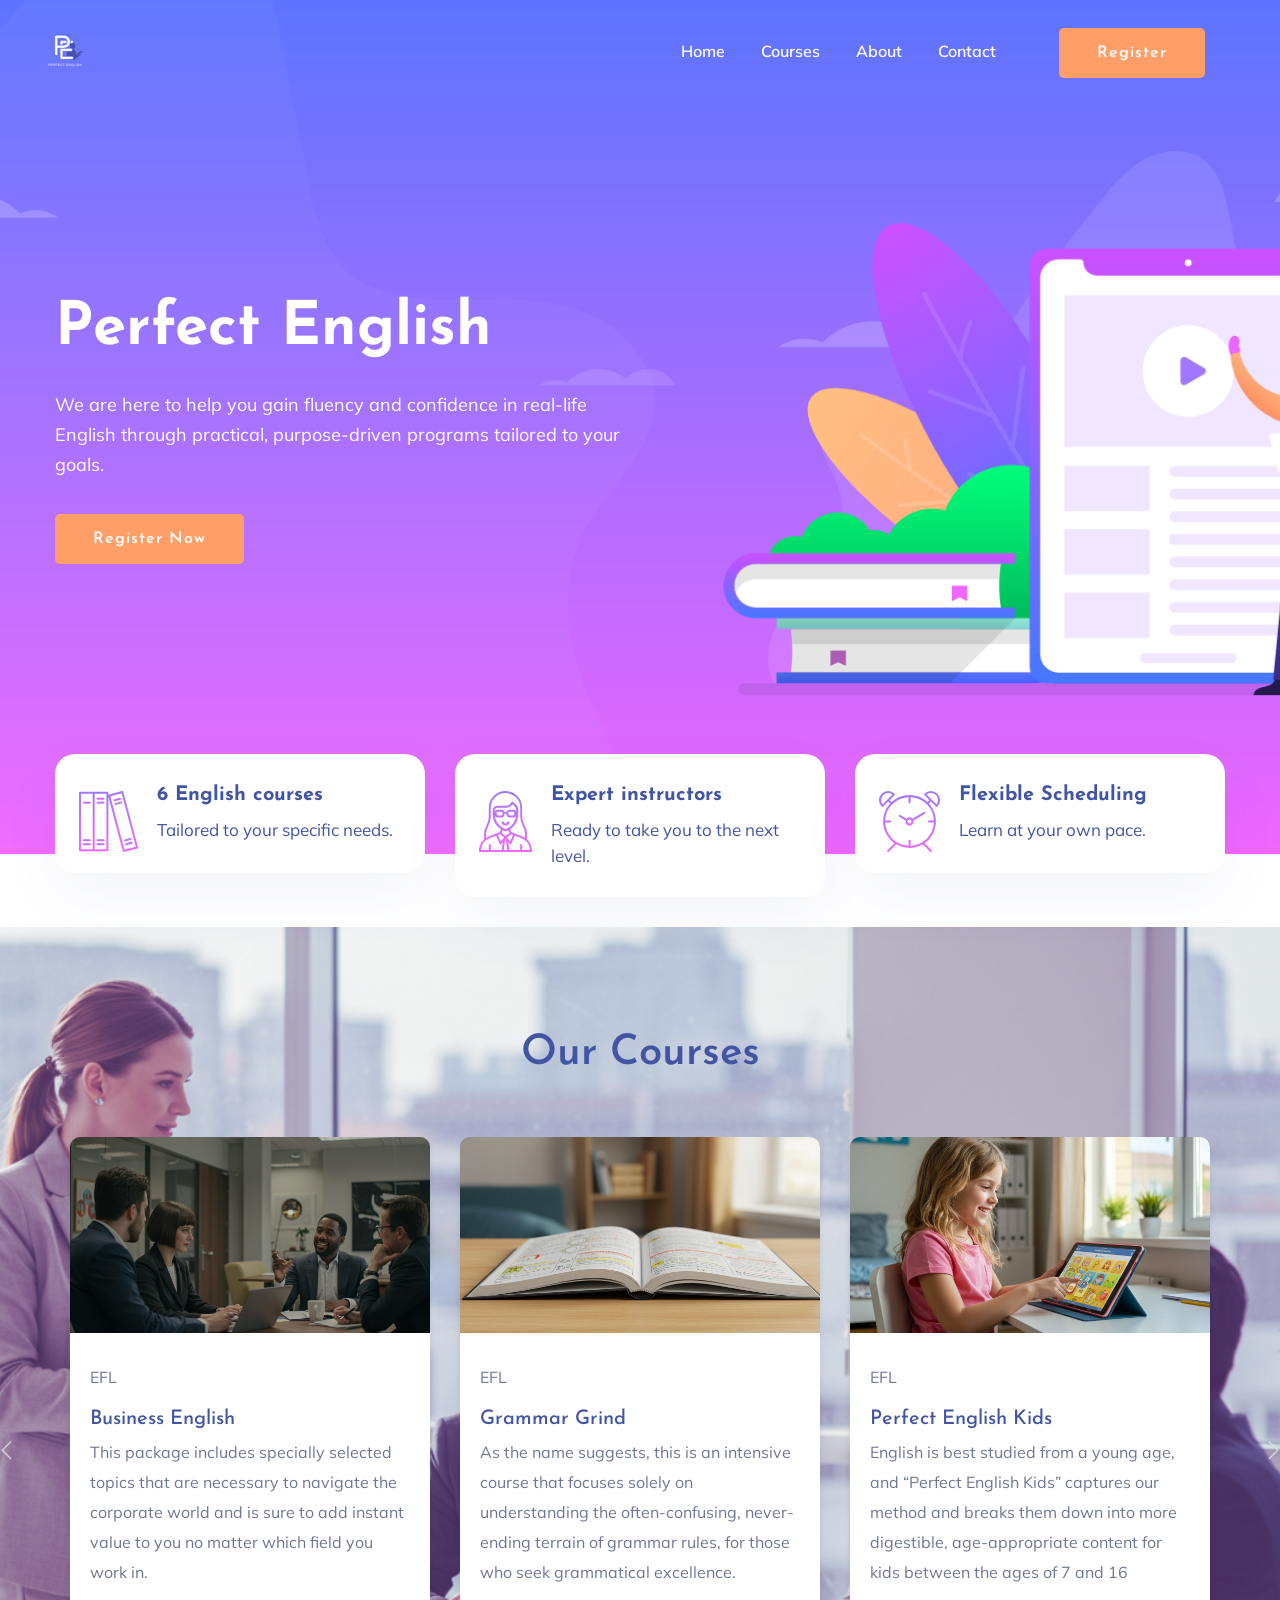
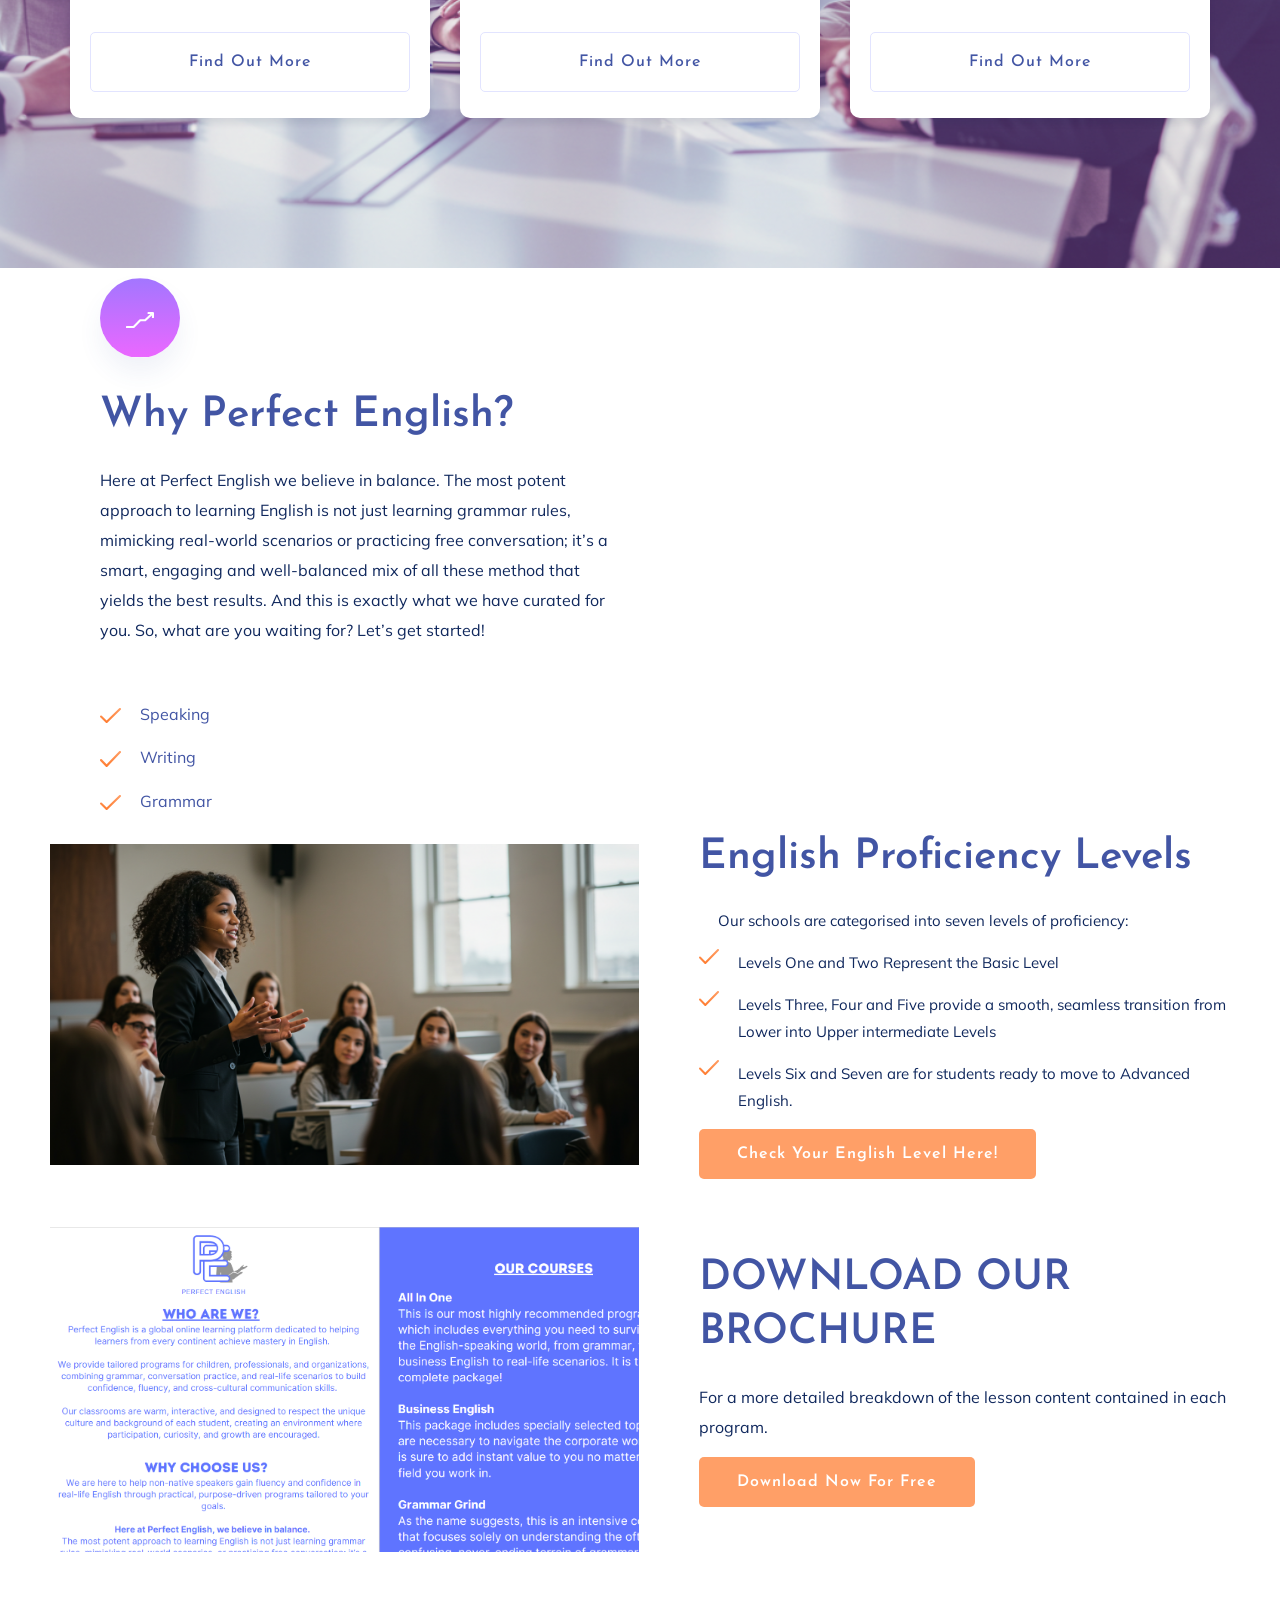
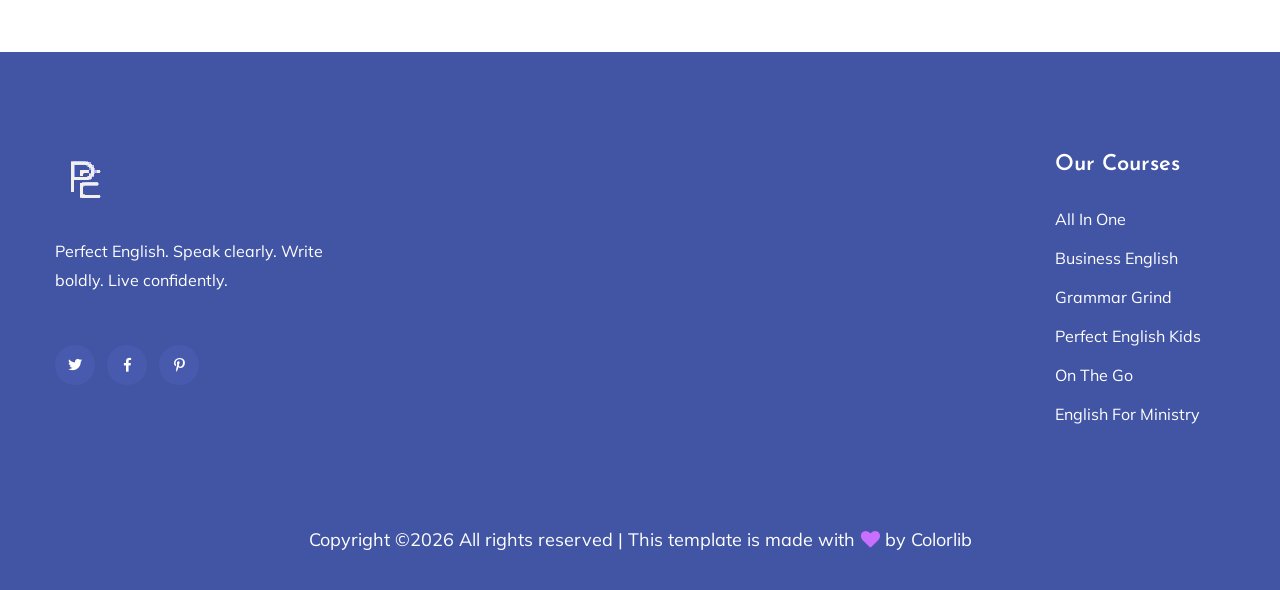
==== commit c73997f3: "Update register link" ====
--- a/index.html
+++ b/index.html
@@ -64,7 +64,7 @@
                                                 <li><a href="about.html">About</a></li>
                                                 <li><a href="contact.html">Contact</a></li>
                                                 <!-- Button -->
-                                                <li class="button-header margin-left "><a href="/register.html" class="btn">Register</a></li>
+                                                <li class="button-header margin-left "><a href="register.html" class="btn">Register</a></li>
                                                 <!-- <li class="button-header"><a href="login.html" class="btn btn3">Log in</a></li> -->
                                             </ul>
                                         </nav>
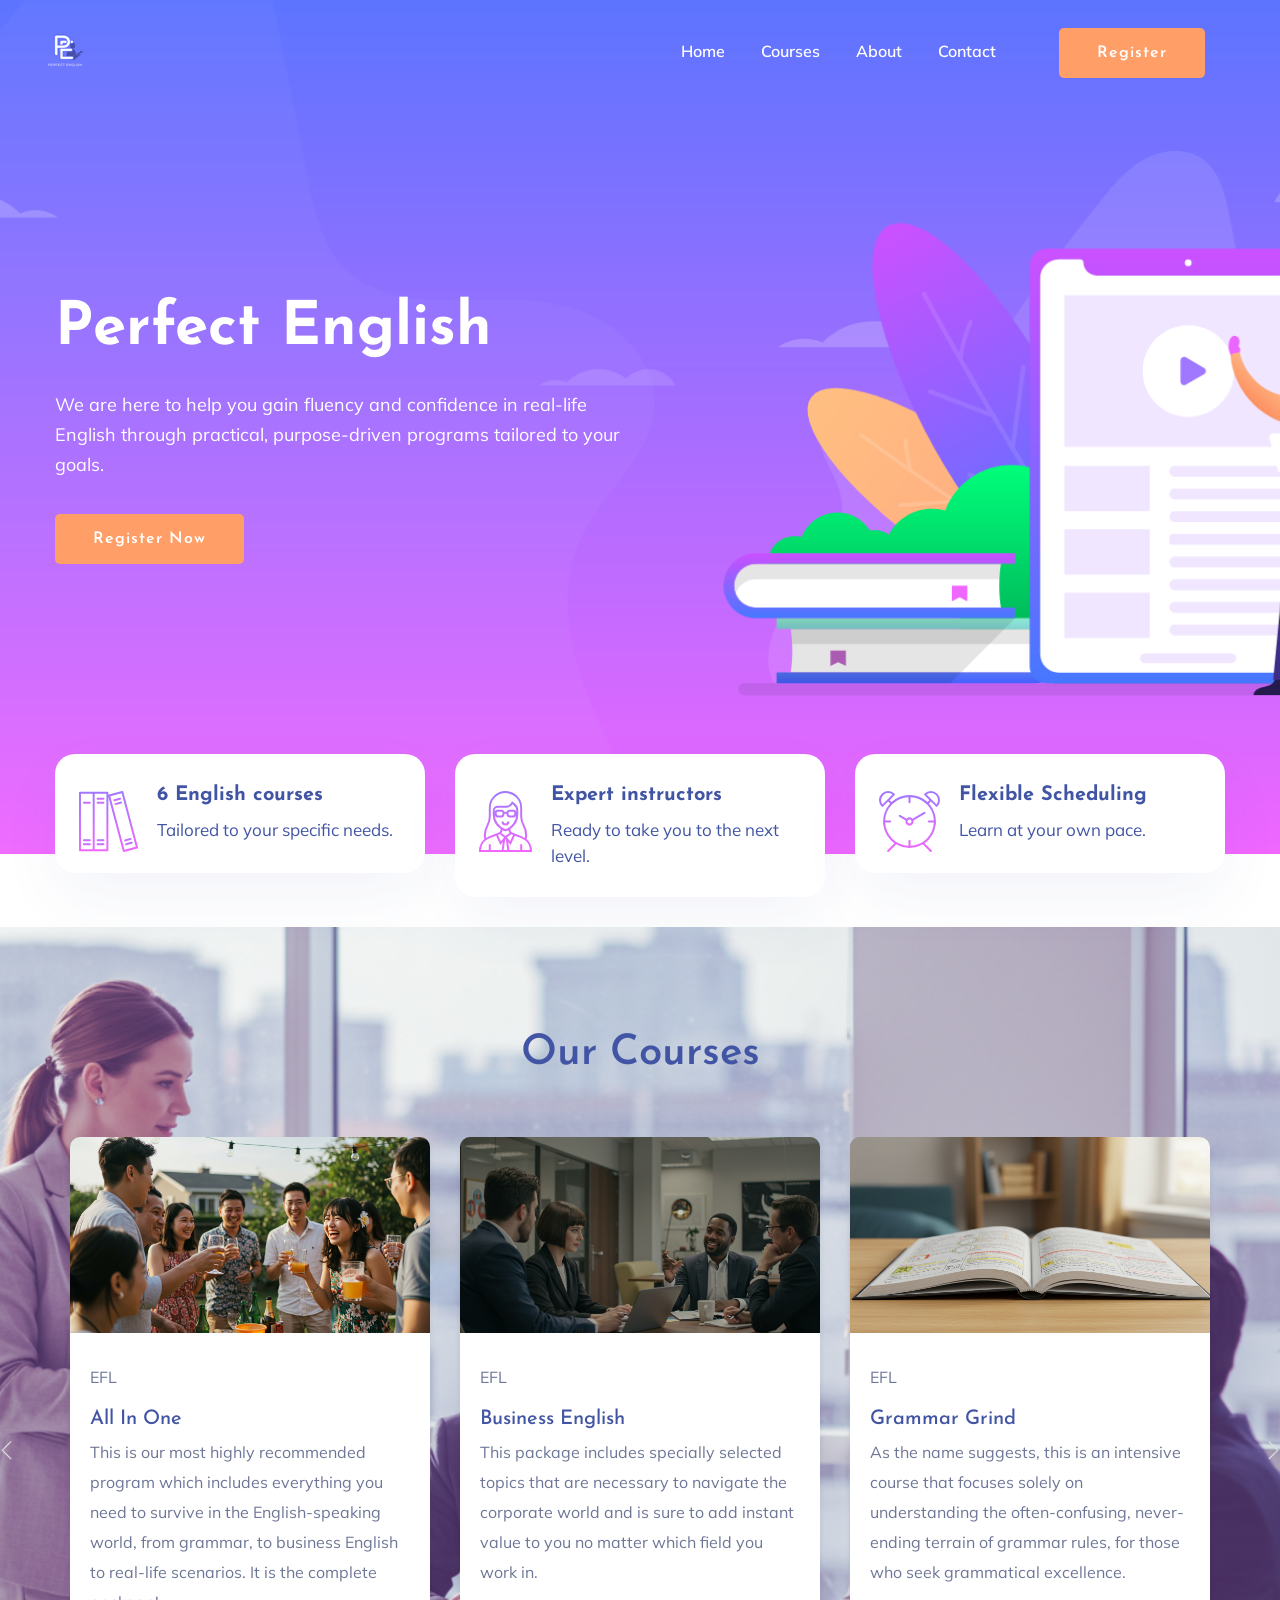
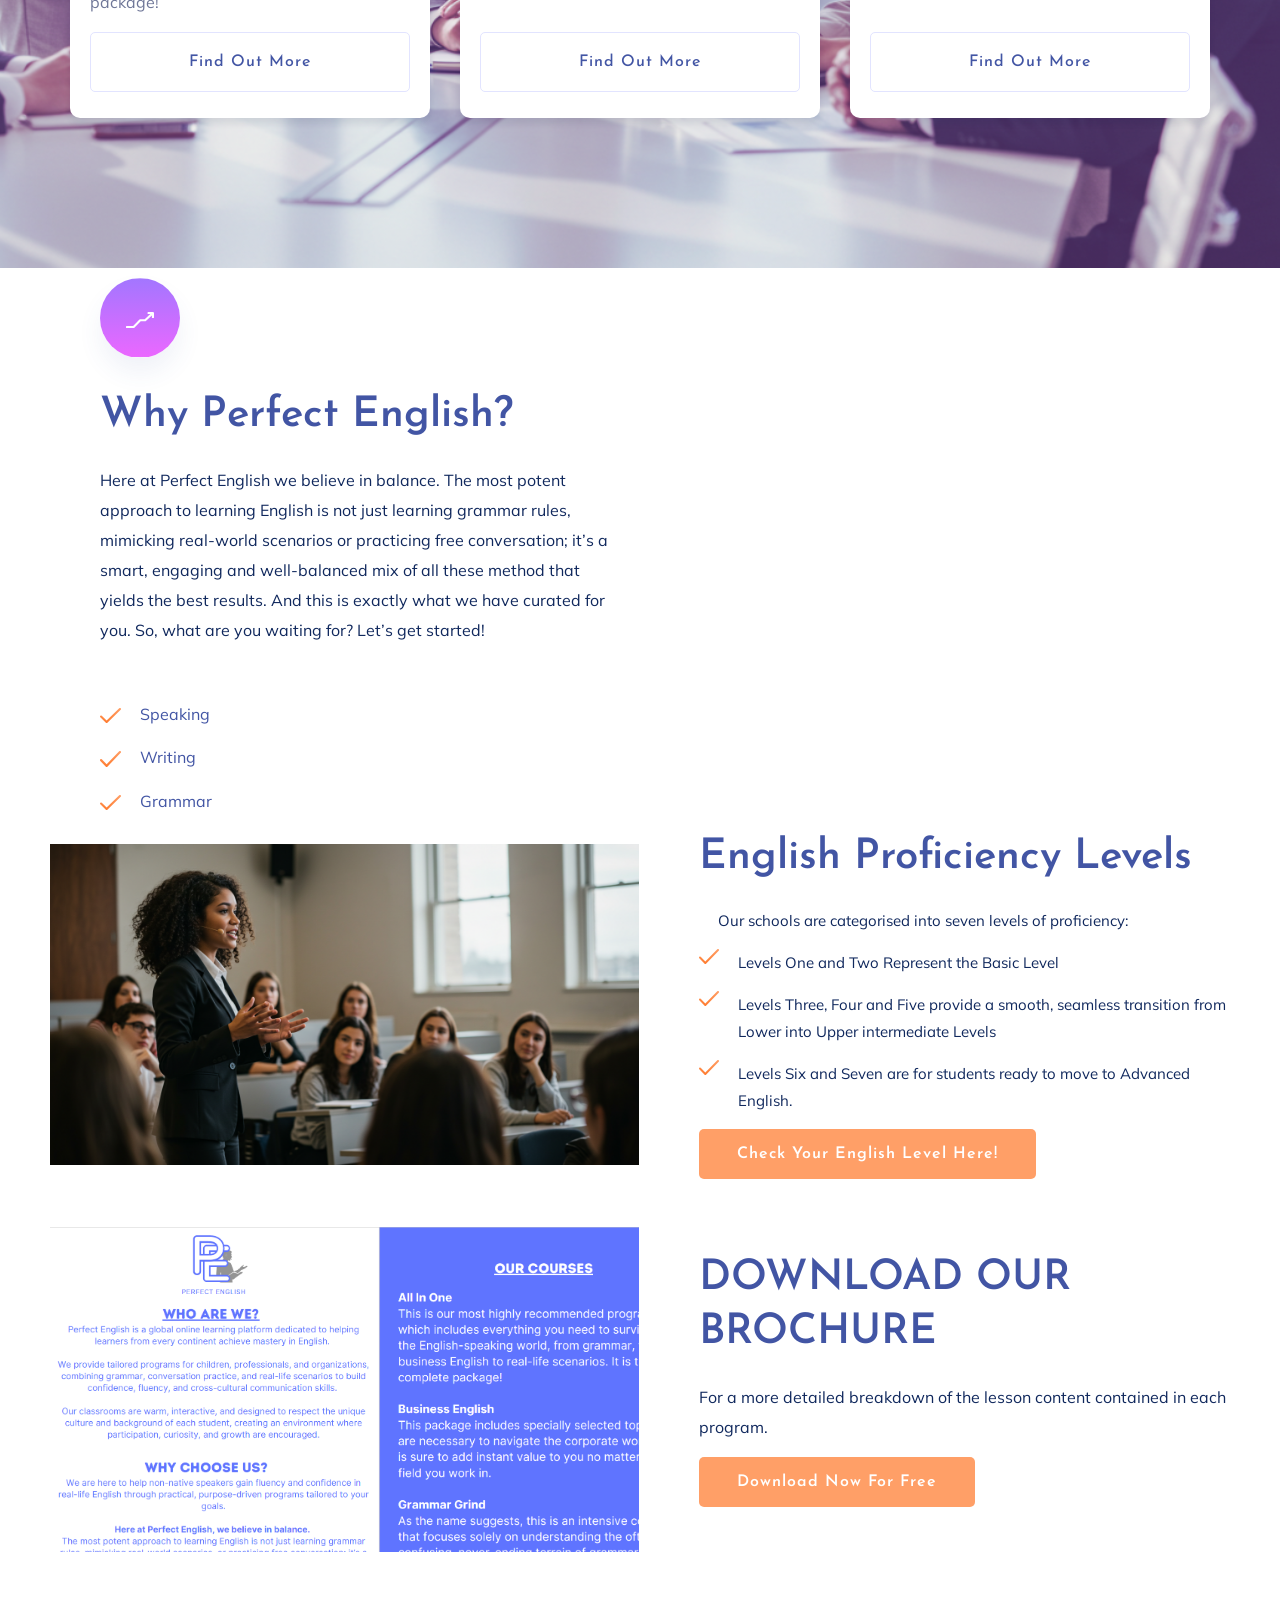
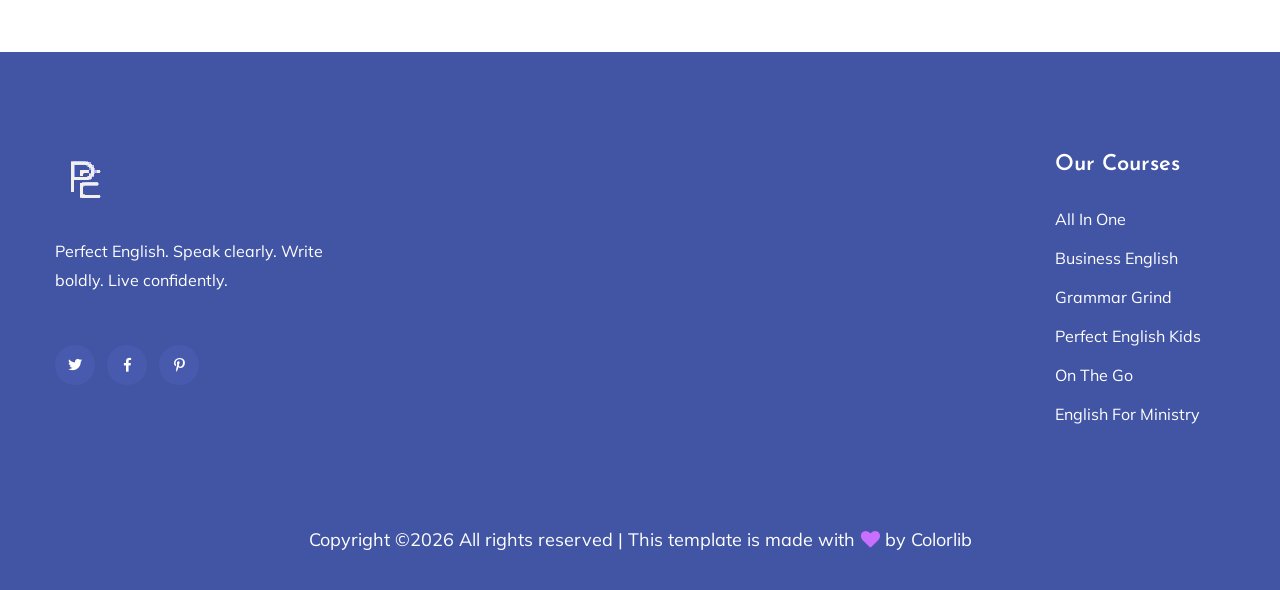
==== commit 721c909a: "update register now link" ====
--- a/index.html
+++ b/index.html
@@ -97,7 +97,7 @@
                                     </p>
                             
 
-                                    <a href="#" class="btn hero-btn" data-animation="fadeInLeft" data-delay="0.7s">Register Now</a>
+                                    <a href="register.html" class="btn hero-btn" data-animation="fadeInLeft" data-delay="0.7s">Register Now</a>
                                 </div>
                             </div>
                         </div>
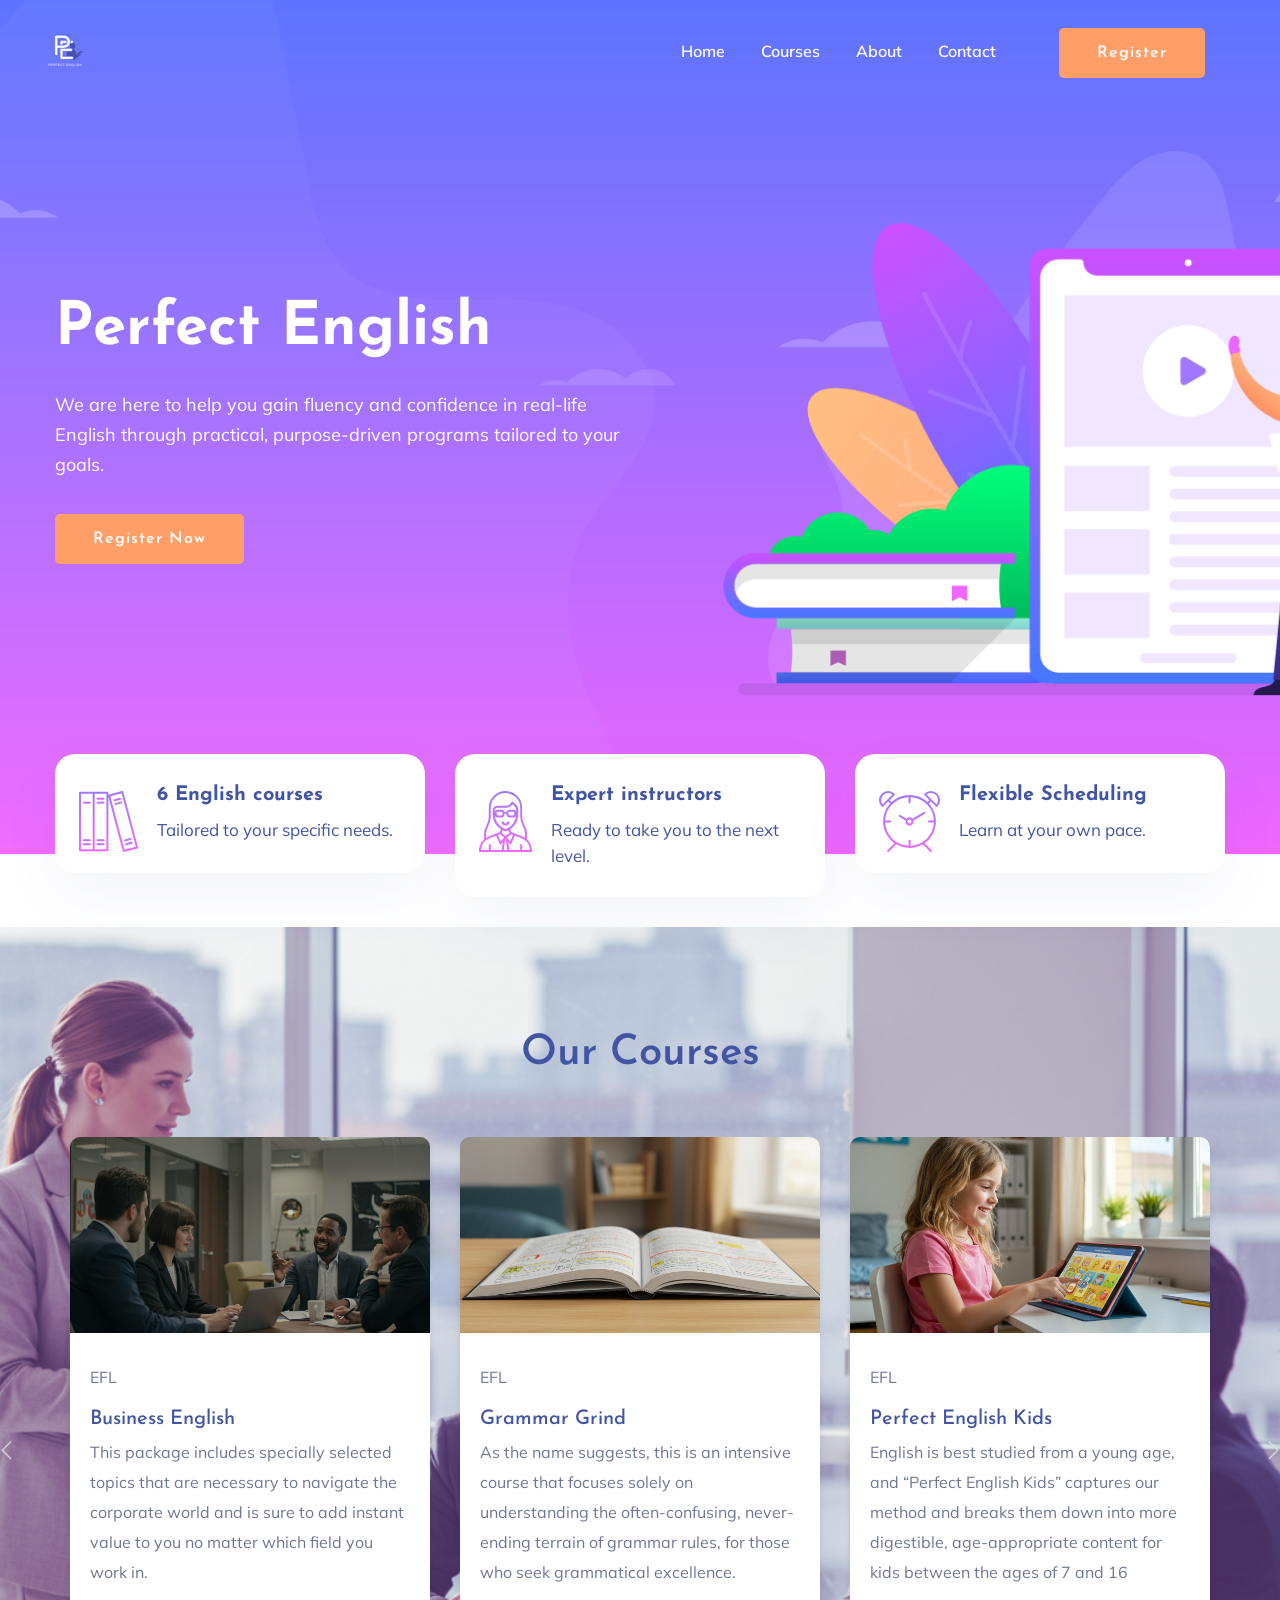
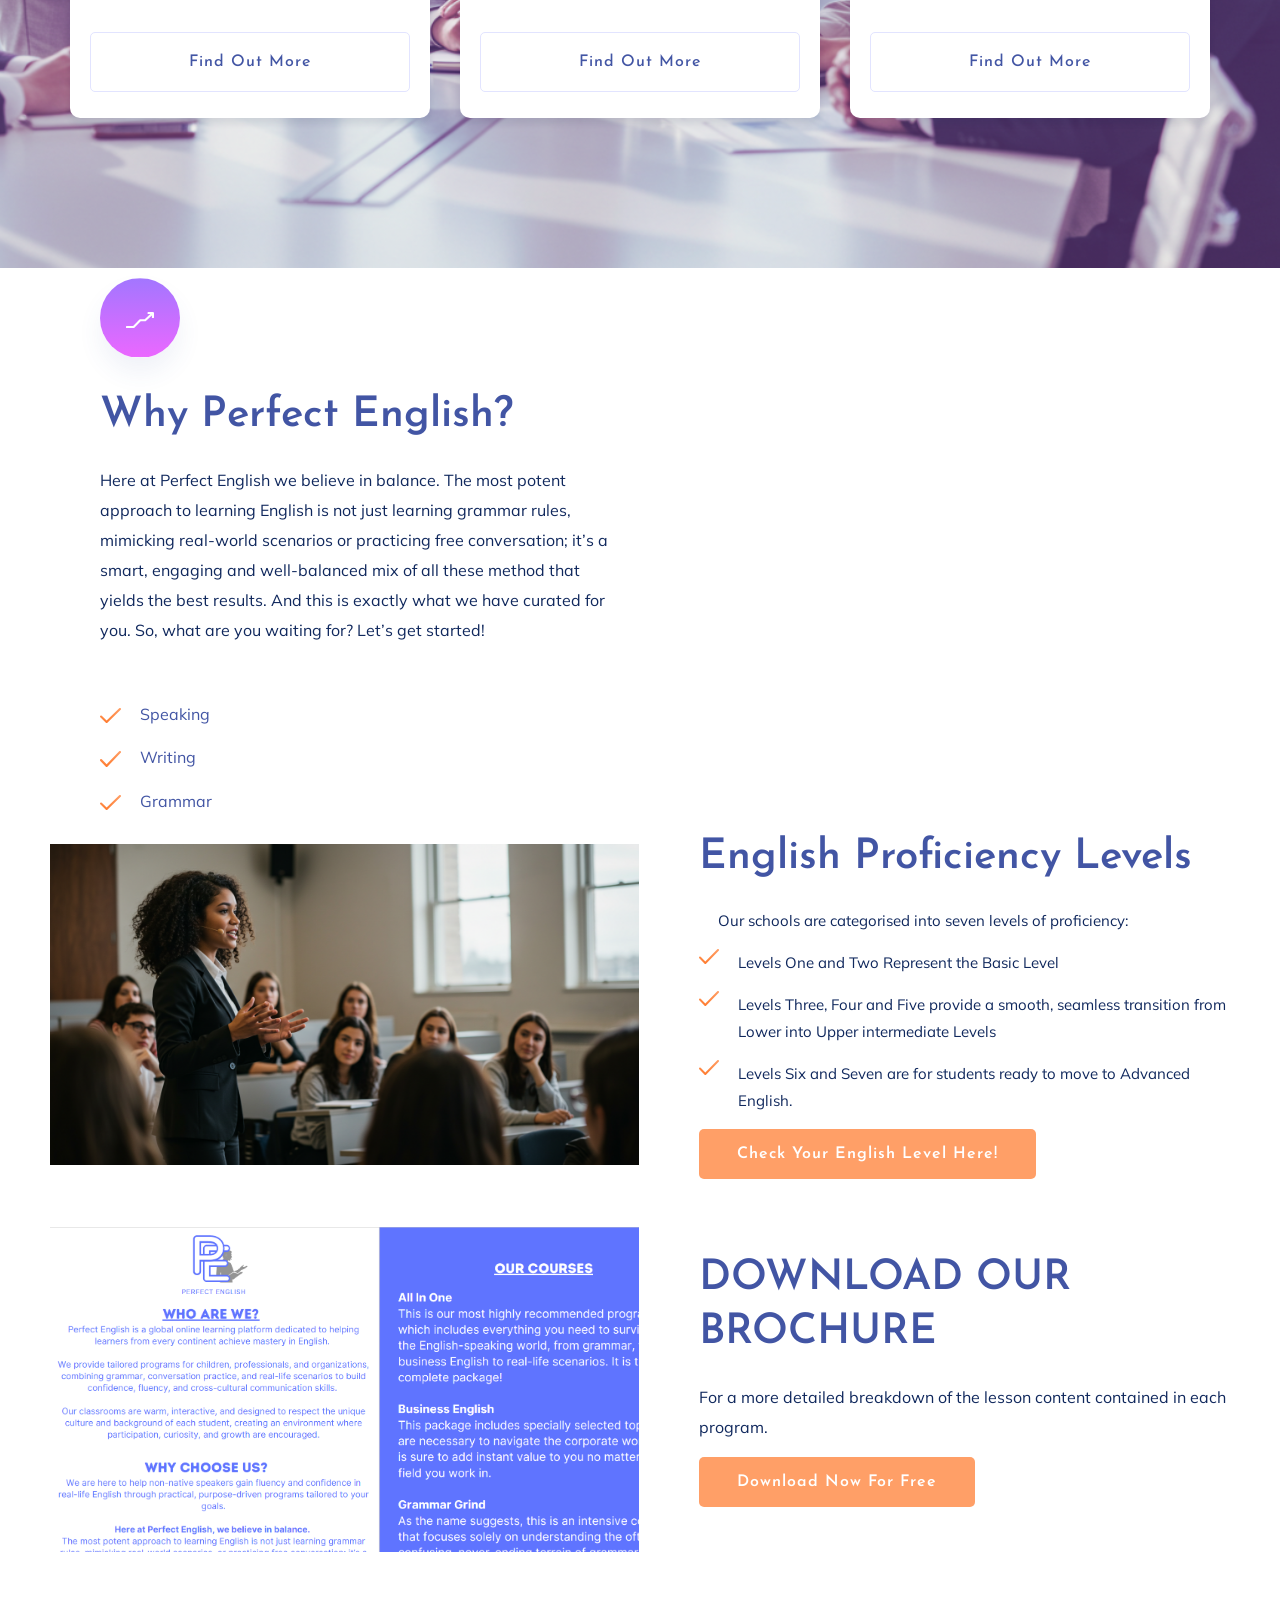
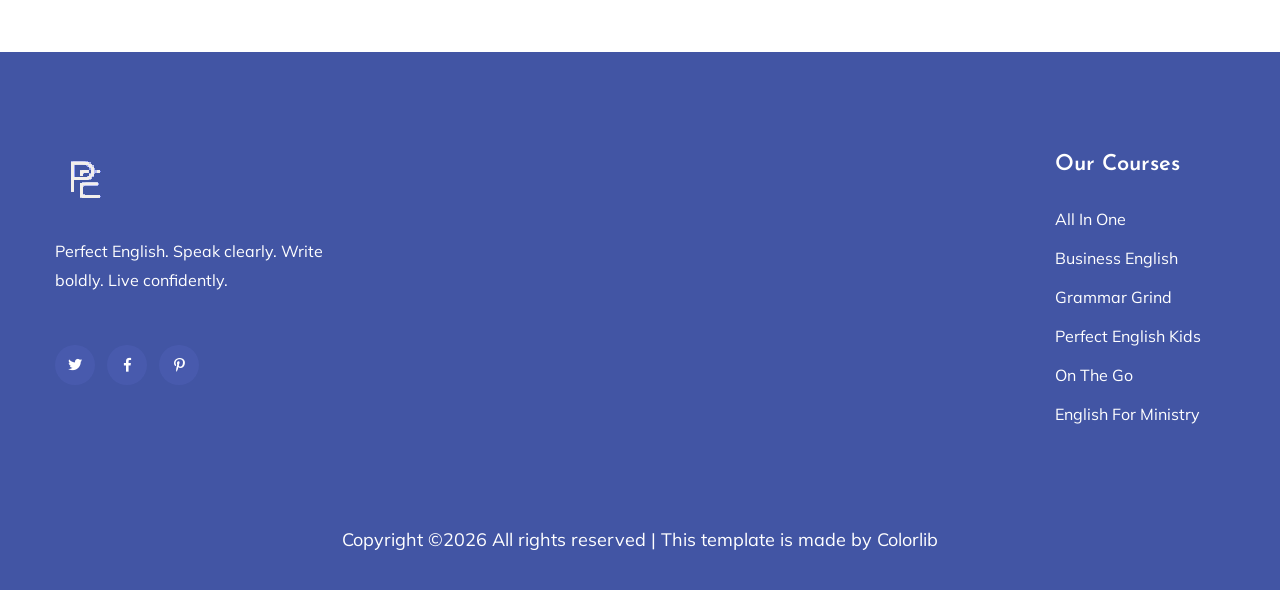
==== commit ae7f42f1: "Copyright" ====
--- a/index.html
+++ b/index.html
@@ -34,7 +34,7 @@
             <div class="preloader-inner position-relative">
                 <div class="preloader-circle"></div>
                 <div class="preloader-img pere-text">
-                    <img src="assets/img/logo/PE purblue copy.png" alt="">
+                    <img src="assets/img/logo/PE white.png" alt="">
                 </div>
             </div>
         </div>
@@ -482,7 +482,7 @@
                         <div class="col-xl-12 ">
                             <div class="footer-copy-right text-center">
                                 <p><!-- Link back to Colorlib can't be removed. Template is licensed under CC BY 3.0. -->
-                                  Copyright &copy;<script>document.write(new Date().getFullYear());</script> All rights reserved | This template is made with <i class="fa fa-heart" aria-hidden="true"></i> by <a href="https://colorlib.com" target="_blank">Colorlib</a>
+                                     Copyright &copy;<script>document.write(new Date().getFullYear());</script> All rights reserved | This template is made by <a href="https://colorlib.com" target="_blank">Colorlib</a>
                                   <!-- Link back to Colorlib can't be removed. Template is licensed under CC BY 3.0. --></p>
                               </div>
                           </div>
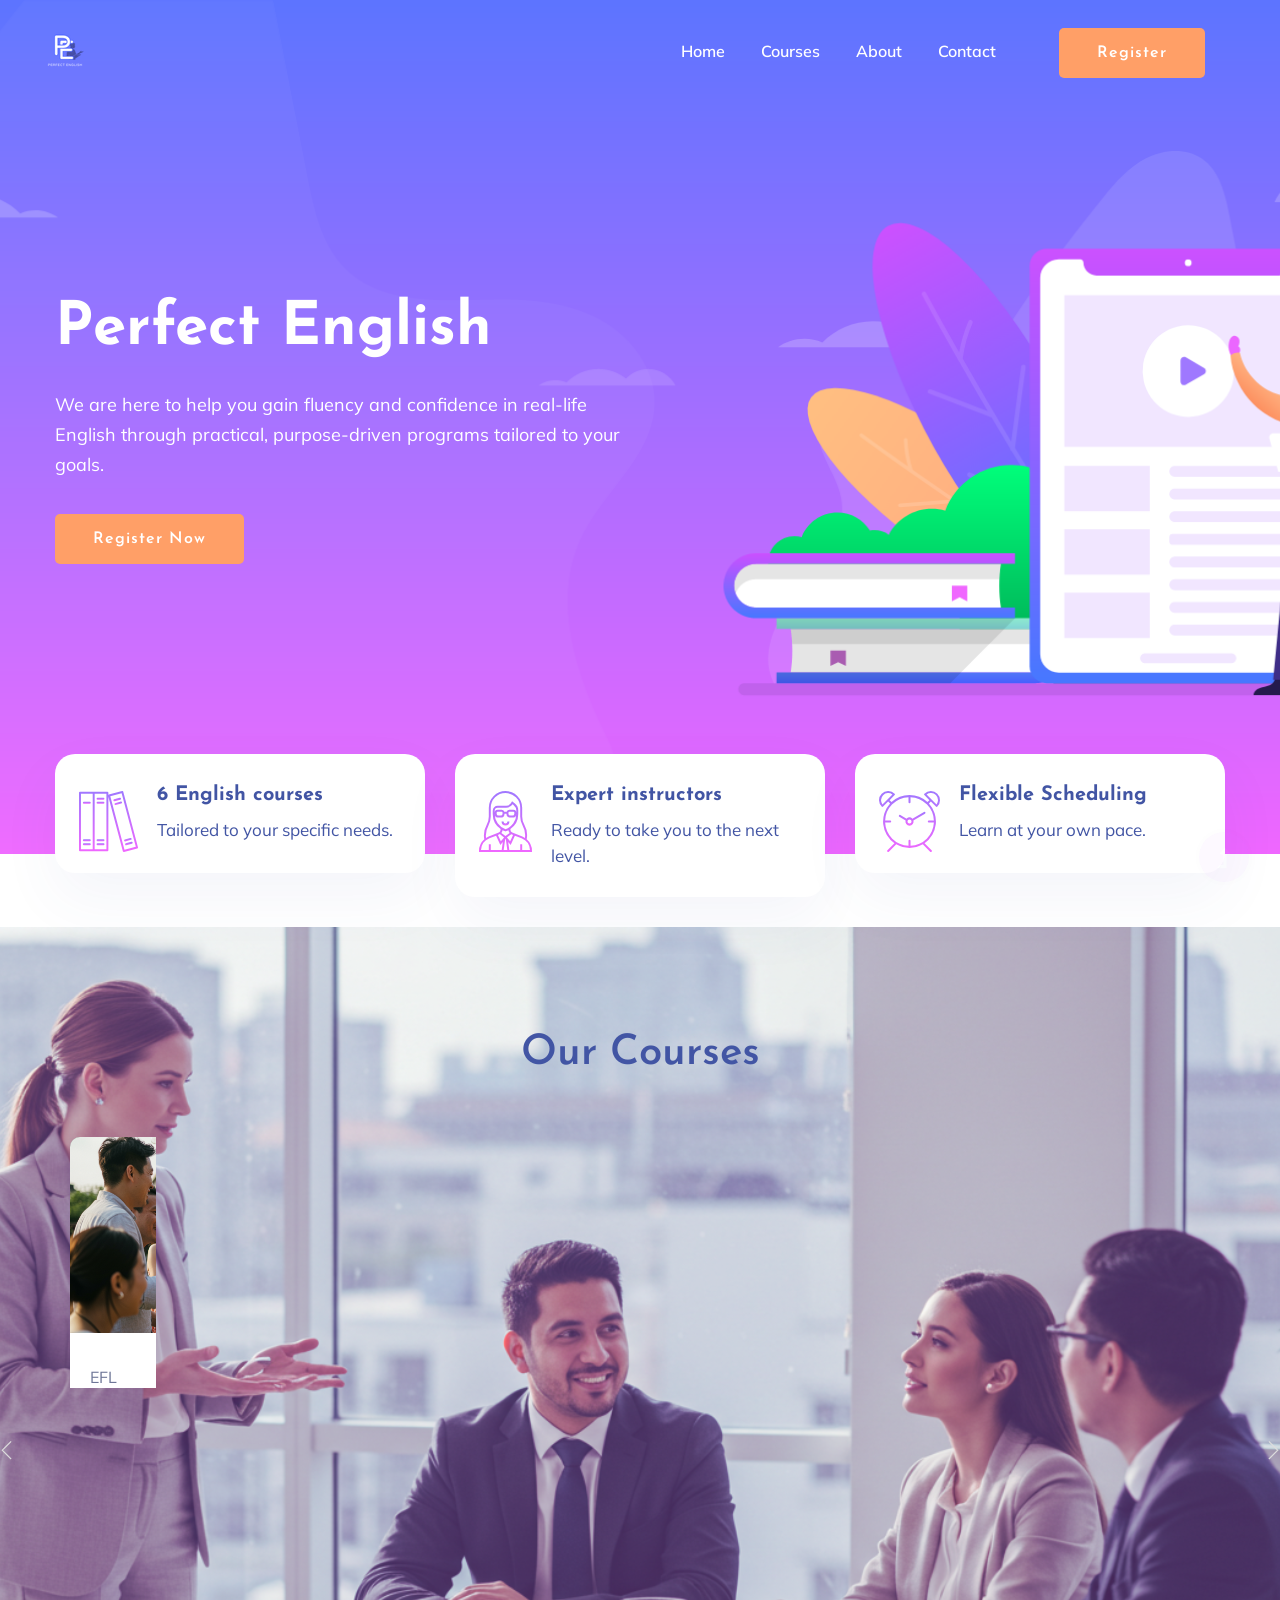
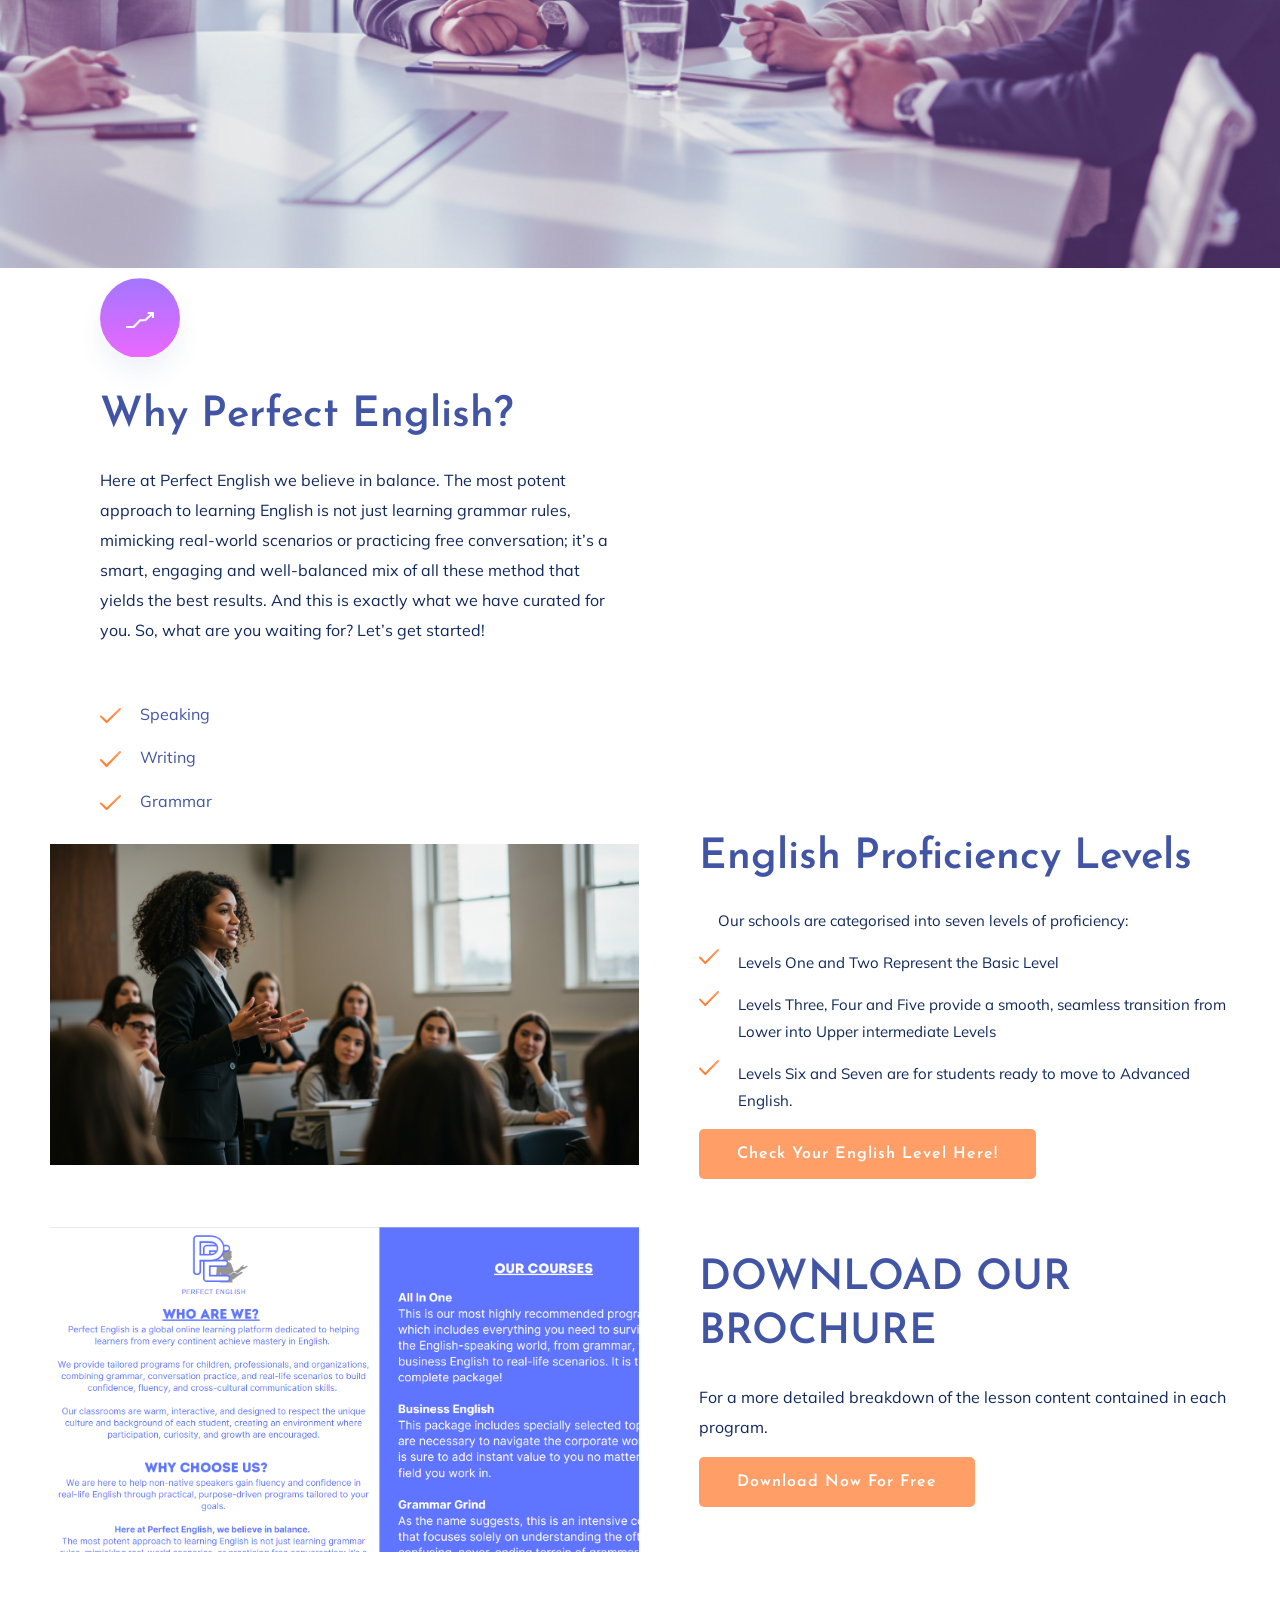
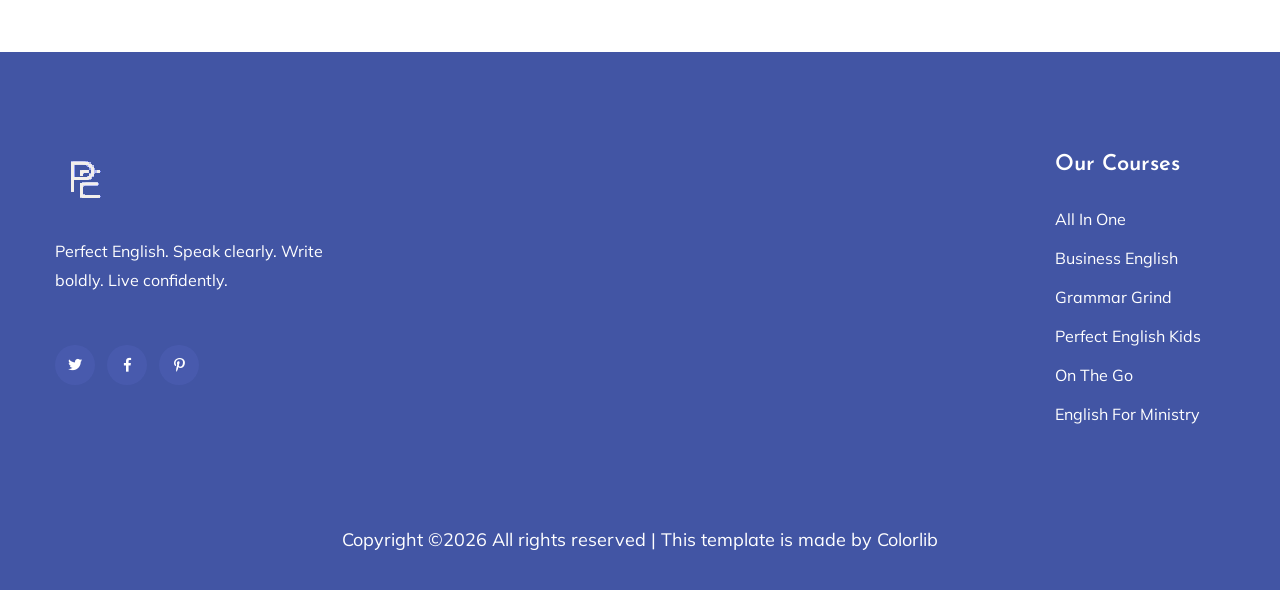
==== commit 1603e575: "Add links to brochures and english test" ====
--- a/index.html
+++ b/index.html
@@ -395,7 +395,7 @@
                             </p>
                         </div>
                     </div>
-                    <a href="#" class="btn">Check Your English Level Here!</a>
+                    <a href="https://docs.google.com/forms/d/e/1FAIpQLSc5Fzfy6ilQFEzwJX76mK_0tBX87GHJHI0GnBtERpxoFPBlkg/viewform?usp=sharing&ouid=109338200624900951330 " class="btn">Check Your English Level Here!</a>
 
                 </div>
             </div>
@@ -421,7 +421,7 @@
                             <h2 class="">DOWNLOAD OUR BROCHURE</h2>
                             <p>For a more detailed breakdown of the lesson content contained in
                                 each program.</p>
-                            <a href="#" class="btn">Download now for Free</a>
+                            <a href="https://drive.google.com/drive/folders/102JmXNNzU4Sk0R1JdB8be5b21La5XVel?usp=sharing" class="btn">Download now for Free</a>
                         </div>
                     </div>
                 </div>
